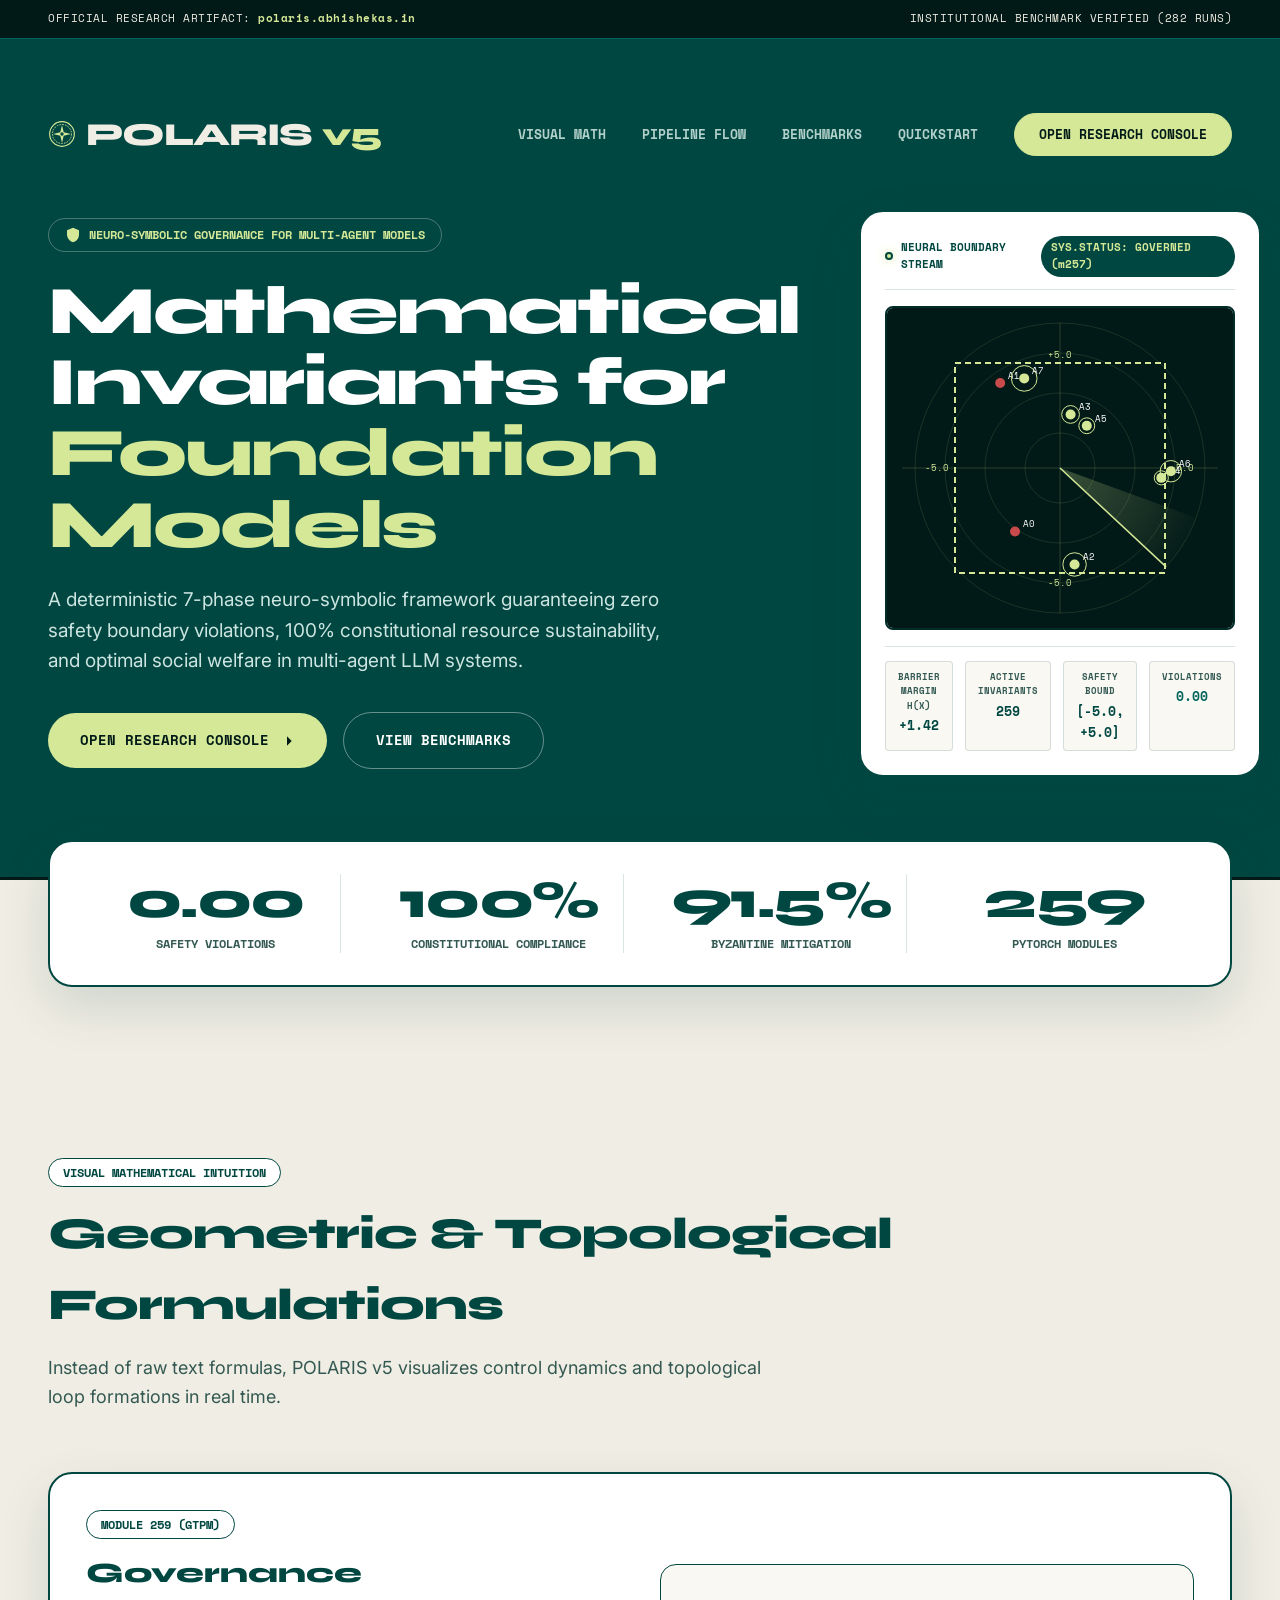
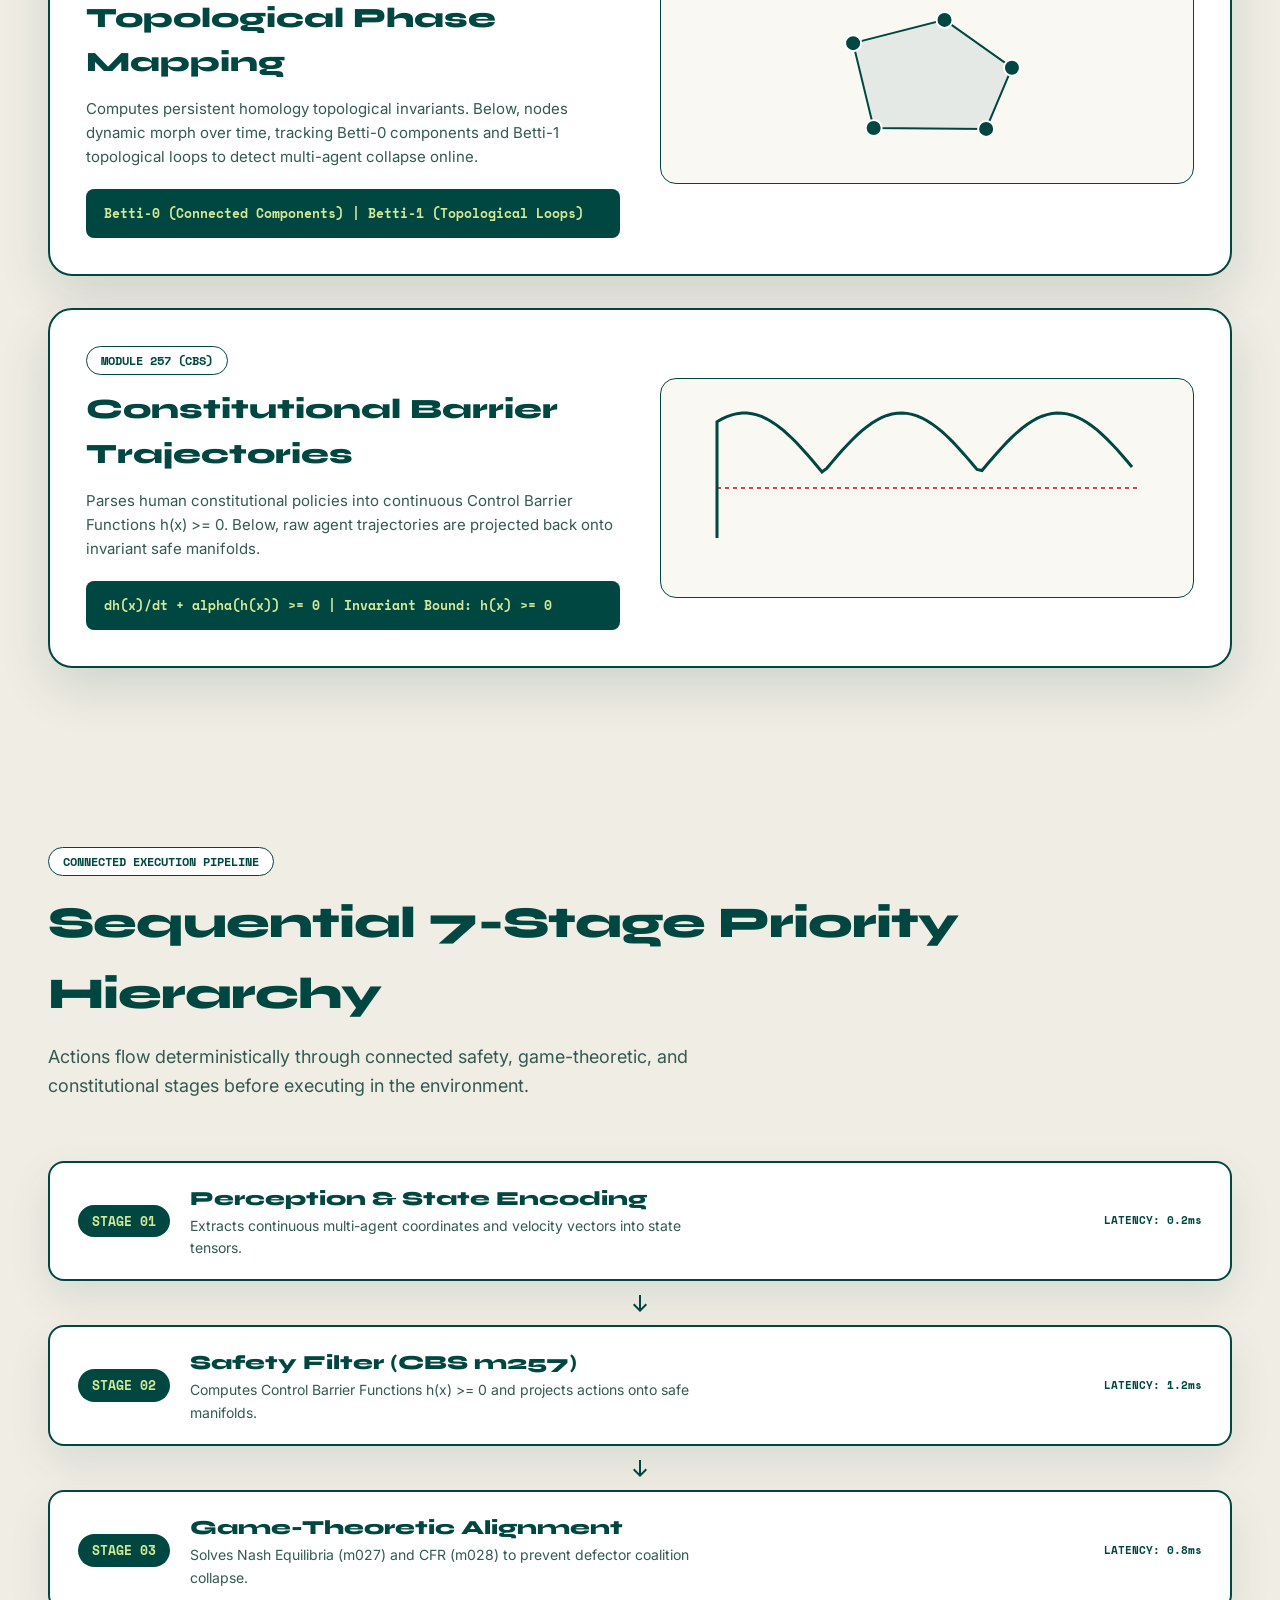
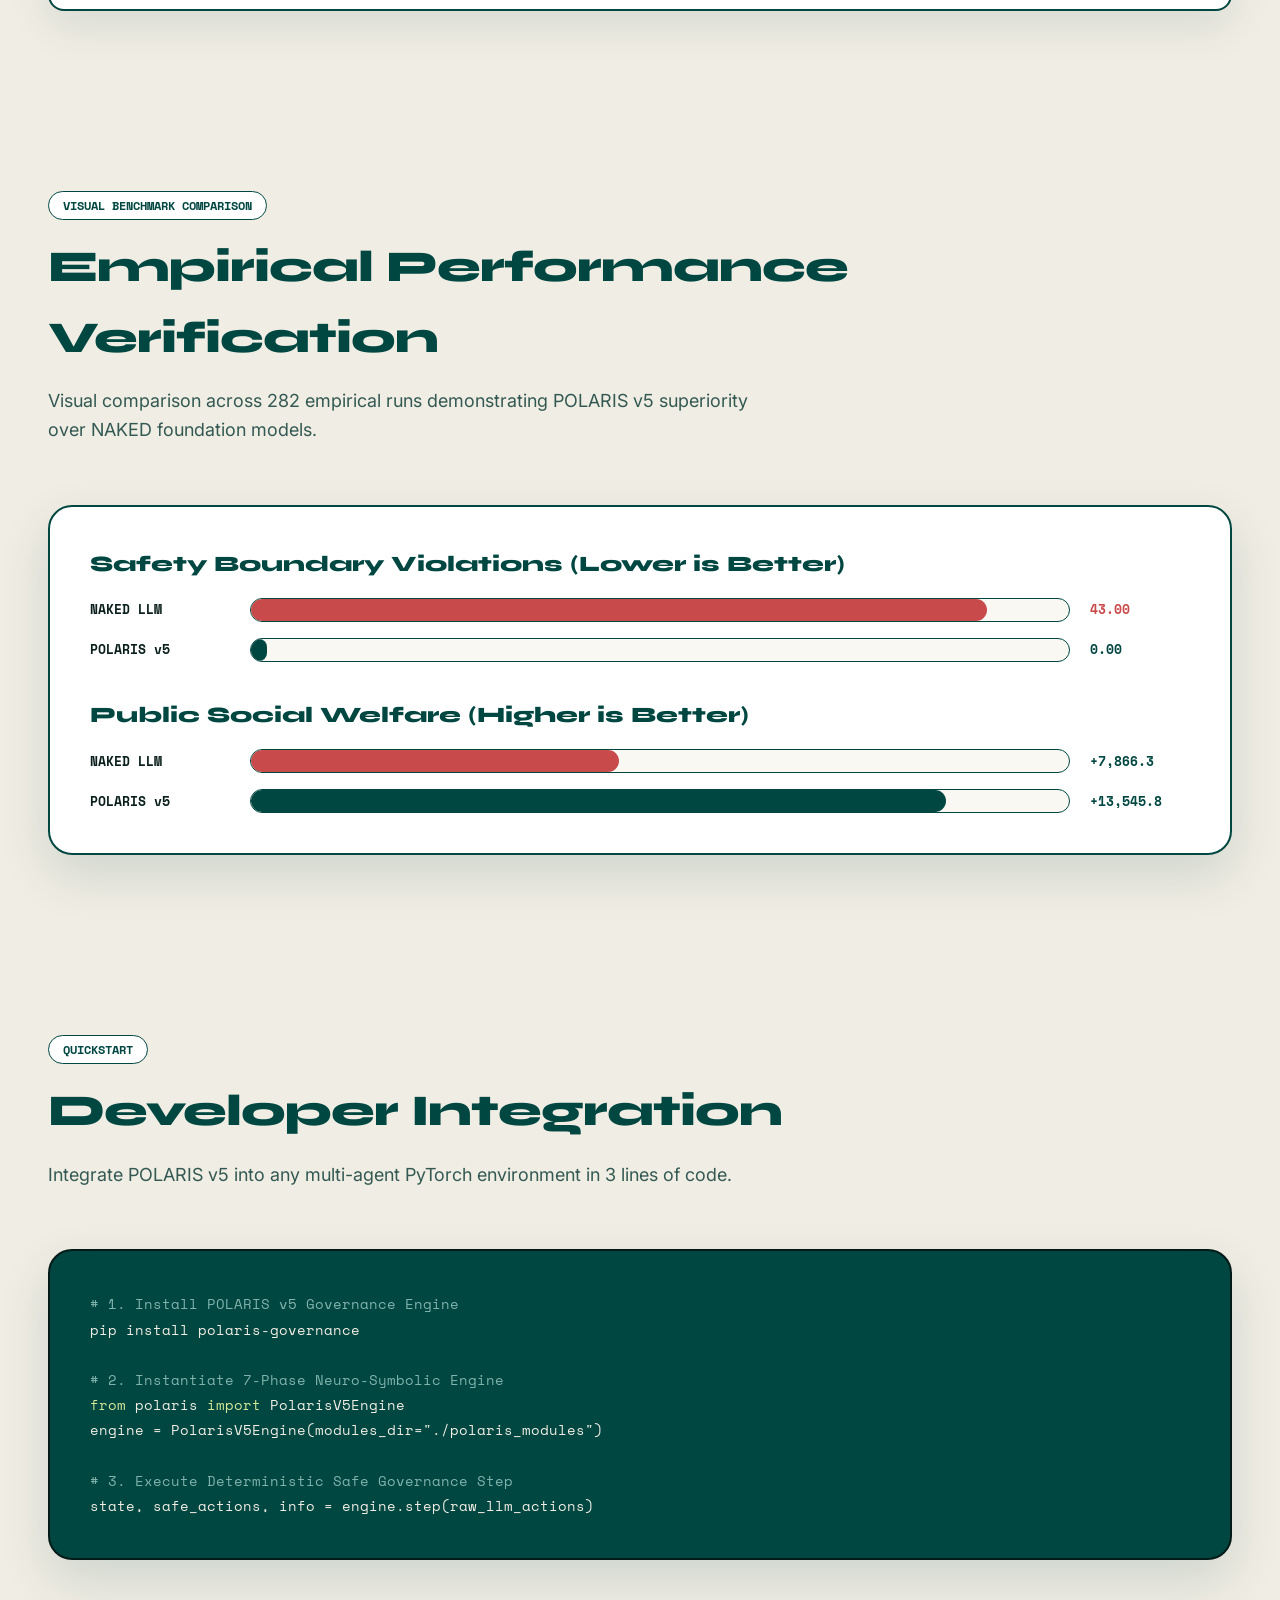
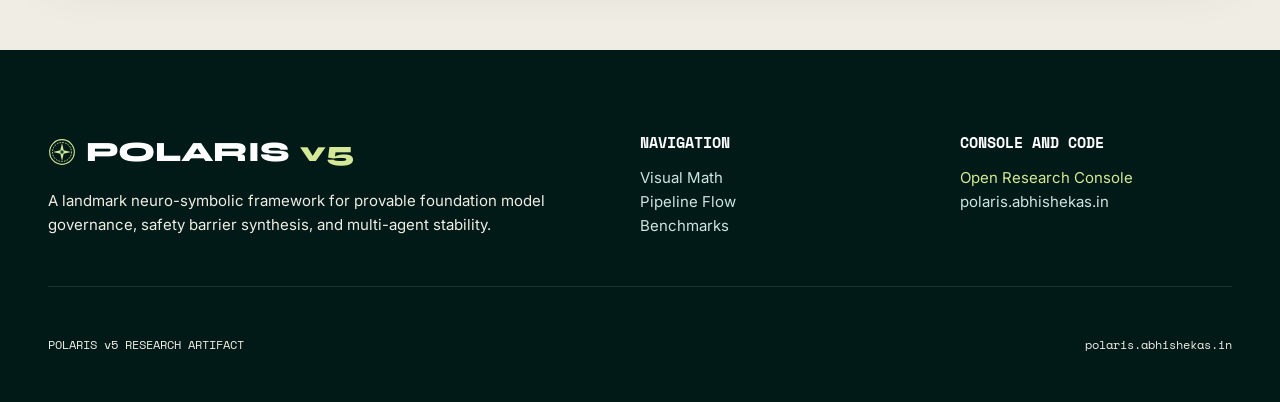
==== index.html @ 60aa1457 "Initial commit: POLARIS v5 Official Research Website" ====
<!DOCTYPE html>
<html lang="en">
<head>
    <meta charset="UTF-8">
    <meta name="viewport" content="width=device-width, initial-scale=1.0">
    <title>POLARIS v5 | Institutional Research Documentation & Artifact</title>
    <link rel="icon" type="image/svg+xml" href="favicon.svg">
    <link rel="preconnect" href="https://fonts.googleapis.com">
    <link rel="preconnect" href="https://fonts.gstatic.com" crossorigin>
    <link href="https://fonts.googleapis.com/css2?family=Inter:wght@400;500;600;700;800&family=Space+Grotesk:wght@500;600;700&family=Space+Mono:wght@400;700&family=Syne:wght@700;800&display=swap" rel="stylesheet">
    <link rel="stylesheet" href="style.css">
</head>
<body>

    <!-- TOP INSTITUTIONAL DOCUMENTATION STRIP BANNER -->
    <div class="domain-banner">
        <div>OFFICIAL RESEARCH ARTIFACT: <span class="domain-name">polaris.abhishekas.in</span></div>
        <div>INSTITUTIONAL BENCHMARK VERIFIED (282 RUNS)</div>
    </div>

    <!-- FULL BLEED MONOLITH HERO (CYPRUS GREEN HEADER) -->
    <header class="hero-monolith">
        <div class="hero-nav">
            <a href="index.html" class="hero-brand" style="display: flex; align-items: center; gap: 10px;">
                <svg width="28" height="28" viewBox="0 0 100 100" fill="none" xmlns="http://www.w3.org/2000/svg">
                    <circle cx="50" cy="50" r="44" fill="none" stroke="#d4e897" stroke-width="4"/>
                    <circle cx="50" cy="50" r="34" fill="none" stroke="#d4e897" stroke-width="3" stroke-dasharray="6,4"/>
                    <path d="M50 18 L56 44 L82 50 L56 56 L50 82 L44 56 L18 50 L44 44 Z" fill="#d4e897"/>
                    <circle cx="50" cy="50" r="6" fill="#004741"/>
                </svg>
                POLARIS <span>v5</span>
            </a>

            <nav class="hero-nav-links">
                <a href="#visual-math" class="hero-nav-link">VISUAL MATH</a>
                <a href="#pipeline-flow" class="hero-nav-link">PIPELINE FLOW</a>
                <a href="#benchmarks" class="hero-nav-link">BENCHMARKS</a>
                <a href="#quickstart" class="hero-nav-link">QUICKSTART</a>
                <a href="control.html" class="hero-nav-cta">OPEN RESEARCH CONSOLE</a>
            </nav>
        </div>

        <div class="hero-content">
            <!-- LEFT HERO TEXT WITH SELECTIVE STAGGERED REVEALS -->
            <div>
                <div class="hero-badge-pill reveal-hero-head">
                    <svg class="icon-svg" viewBox="0 0 24 24"><path d="M12 1L3 5v6c0 5.55 3.84 10.74 9 12 5.16-1.26 9-5.45 9-12V5l-9-4z"/></svg>
                    NEURO-SYMBOLIC GOVERNANCE FOR MULTI-AGENT MODELS
                </div>

                <h1 class="hero-headline reveal-hero-head">
                    Mathematical Invariants for <span>Foundation Models</span>
                </h1>

                <p class="hero-description reveal-hero-desc">
                    A deterministic 7-phase neuro-symbolic framework guaranteeing zero safety boundary violations, 100% constitutional resource sustainability, and optimal social welfare in multi-agent LLM systems.
                </p>

                <div class="hero-btn-row reveal-hero-btns">
                    <a href="control.html" class="btn-hero-main">
                        OPEN RESEARCH CONSOLE
                        <svg class="icon-svg" viewBox="0 0 24 24"><path d="M5 12h14M12 5l7 7-7 7"/></svg>
                    </a>
                    <a href="#benchmarks" class="btn-hero-sub">
                        VIEW BENCHMARKS
                    </a>
                </div>
            </div>

            <!-- RIGHT HIGH-CONTRAST HERO RADAR HUD CONSOLE CARD -->
            <div class="hero-radar-hud-card reveal-hero-btns">
                <div class="radar-hud-header">
                    <div class="radar-title-badge">
                        <span class="pulse-dot"></span>
                        NEURAL BOUNDARY STREAM
                    </div>
                    <div class="radar-status-badge">SYS.STATUS: GOVERNED (m257)</div>
                </div>

                <div class="canvas-hud-wrapper">
                    <canvas id="hero-radar-canvas"></canvas>
                </div>

                <!-- RADAR TELEMETRY READOUT FOOTER -->
                <div class="radar-telemetry-grid">
                    <div class="telemetry-block">
                        <div class="telemetry-block-label">BARRIER MARGIN h(x)</div>
                        <div class="telemetry-block-val">+1.42</div>
                    </div>
                    <div class="telemetry-block">
                        <div class="telemetry-block-label">ACTIVE INVARIANTS</div>
                        <div class="telemetry-block-val">259</div>
                    </div>
                    <div class="telemetry-block">
                        <div class="telemetry-block-label">SAFETY BOUND</div>
                        <div class="telemetry-block-val">[-5.0, +5.0]</div>
                    </div>
                    <div class="telemetry-block">
                        <div class="telemetry-block-label">VIOLATIONS</div>
                        <div class="telemetry-block-val" style="color: var(--accent-emerald);">0.00</div>
                    </div>
                </div>
            </div>
        </div>
    </header>

    <!-- OVERLAPPING STATS ROW CARD WITH COUNTER ANIMATIONS -->
    <div class="stats-container reveal-section">
        <div class="stats-card-row">
            <div class="stat-item">
                <div class="stat-val counter-stat" data-target="0" data-decimals="2">0.00</div>
                <div class="stat-title">Safety Violations</div>
            </div>
            <div class="stat-item">
                <div class="stat-val counter-stat" data-target="100" data-suffix="%">0%</div>
                <div class="stat-title">Constitutional Compliance</div>
            </div>
            <div class="stat-item">
                <div class="stat-val counter-stat" data-target="91.5" data-suffix="%" data-decimals="1">0.0%</div>
                <div class="stat-title">Byzantine Mitigation</div>
            </div>
            <div class="stat-item">
                <div class="stat-val counter-stat" data-target="259">0</div>
                <div class="stat-title">PyTorch Modules</div>
            </div>
        </div>
    </div>

    <!-- 2. VISUAL MATH WITH ANIMATED DIAGRAMS & CARD STAGGER -->
    <section id="visual-math" class="section reveal-section">
        <div class="section-head">
            <span class="section-tag">VISUAL MATHEMATICAL INTUITION</span>
            <h2 class="section-title">Geometric & Topological Formulations</h2>
            <p class="section-lead">Instead of raw text formulas, POLARIS v5 visualizes control dynamics and topological loop formations in real time.</p>
        </div>

        <div class="visual-math-grid reveal-stagger-container">
            <div class="math-card reveal-stagger-item">
                <div class="math-info">
                    <span class="section-tag">MODULE 259 (GTPM)</span>
                    <h3>Governance Topological Phase Mapping</h3>
                    <p>Computes persistent homology topological invariants. Below, nodes dynamic morph over time, tracking Betti-0 components and Betti-1 topological loops to detect multi-agent collapse online.</p>
                    <div class="math-formula-box">Betti-0 (Connected Components)  |  Betti-1 (Topological Loops)</div>
                </div>
                <div class="math-diagram-box">
                    <canvas id="math-topo-canvas" style="width: 100%; height: 100%;"></canvas>
                </div>
            </div>

            <div class="math-card reveal-stagger-item">
                <div class="math-info">
                    <span class="section-tag">MODULE 257 (CBS)</span>
                    <h3>Constitutional Barrier Trajectories</h3>
                    <p>Parses human constitutional policies into continuous Control Barrier Functions h(x) >= 0. Below, raw agent trajectories are projected back onto invariant safe manifolds.</p>
                    <div class="math-formula-box">dh(x)/dt + alpha(h(x)) >= 0  |  Invariant Bound: h(x) >= 0</div>
                </div>
                <div class="math-diagram-box">
                    <canvas id="math-cbs-canvas" style="width: 100%; height: 100%;"></canvas>
                </div>
            </div>
        </div>
    </section>

    <!-- CONNECTED PIPELINE FLOW (SEQUENTIAL PIPELINE STAGGER) -->
    <section id="pipeline-flow" class="section reveal-section">
        <div class="section-head">
            <span class="section-tag">CONNECTED EXECUTION PIPELINE</span>
            <h2 class="section-title">Sequential 7-Stage Priority Hierarchy</h2>
            <p class="section-lead">Actions flow deterministically through connected safety, game-theoretic, and constitutional stages before executing in the environment.</p>
        </div>

        <div id="pipeline-stagger-container" class="pipeline-flow-container">
            <div class="pipeline-flow-step pipeline-item">
                <div class="pipeline-flow-left">
                    <span class="pipeline-num-badge">STAGE 01</span>
                    <div>
                        <div class="pipeline-flow-title">Perception & State Encoding</div>
                        <div class="pipeline-flow-desc">Extracts continuous multi-agent coordinates and velocity vectors into state tensors.</div>
                    </div>
                </div>
                <div style="font-family: var(--font-mono); font-size: 11px; font-weight: 700; color: var(--text-cyprus);">LATENCY: 0.2ms</div>
            </div>

            <div class="pipeline-flow-connector pipeline-item">
                <svg class="pipeline-arrow-svg" viewBox="0 0 24 24"><path d="M11 4v13.17l-4.59-4.58L5 14l7 7 7-7-1.41-1.41L13 17.17V4h-2z"/></svg>
            </div>

            <div class="pipeline-flow-step pipeline-item">
                <div class="pipeline-flow-left">
                    <span class="pipeline-num-badge">STAGE 02</span>
                    <div>
                        <div class="pipeline-flow-title">Safety Filter (CBS m257)</div>
                        <div class="pipeline-flow-desc">Computes Control Barrier Functions h(x) >= 0 and projects actions onto safe manifolds.</div>
                    </div>
                </div>
                <div style="font-family: var(--font-mono); font-size: 11px; font-weight: 700; color: var(--text-cyprus);">LATENCY: 1.2ms</div>
            </div>

            <div class="pipeline-flow-connector pipeline-item">
                <svg class="pipeline-arrow-svg" viewBox="0 0 24 24"><path d="M11 4v13.17l-4.59-4.58L5 14l7 7 7-7-1.41-1.41L13 17.17V4h-2z"/></svg>
            </div>

            <div class="pipeline-flow-step pipeline-item">
                <div class="pipeline-flow-left">
                    <span class="pipeline-num-badge">STAGE 03</span>
                    <div>
                        <div class="pipeline-flow-title">Game-Theoretic Alignment</div>
                        <div class="pipeline-flow-desc">Solves Nash Equilibria (m027) and CFR (m028) to prevent defector coalition collapse.</div>
                    </div>
                </div>
                <div style="font-family: var(--font-mono); font-size: 11px; font-weight: 700; color: var(--text-cyprus);">LATENCY: 0.8ms</div>
            </div>
        </div>
    </section>

    <!-- VISUAL BENCHMARK BARS -->
    <section id="benchmarks" class="section reveal-section">
        <div class="section-head">
            <span class="section-tag">VISUAL BENCHMARK COMPARISON</span>
            <h2 class="section-title">Empirical Performance Verification</h2>
            <p class="section-lead">Visual comparison across 282 empirical runs demonstrating POLARIS v5 superiority over NAKED foundation models.</p>
        </div>

        <div class="bench-visual-container">
            <div class="bench-chart-group">
                <div class="bench-chart-title">Safety Boundary Violations (Lower is Better)</div>
                
                <div class="bench-bar-row">
                    <div class="bench-bar-label">NAKED LLM</div>
                    <div class="bench-bar-track">
                        <div class="bench-bar-fill naked" data-width="90%" style="width: 0%;"></div>
                    </div>
                    <div class="bench-bar-value" style="color: var(--accent-red);">43.00</div>
                </div>

                <div class="bench-bar-row">
                    <div class="bench-bar-label">POLARIS v5</div>
                    <div class="bench-bar-track">
                        <div class="bench-bar-fill polaris" data-width="2%" style="width: 0%;"></div>
                    </div>
                    <div class="bench-bar-value">0.00</div>
                </div>
            </div>

            <div class="bench-chart-group">
                <div class="bench-chart-title">Public Social Welfare (Higher is Better)</div>
                
                <div class="bench-bar-row">
                    <div class="bench-bar-label">NAKED LLM</div>
                    <div class="bench-bar-track">
                        <div class="bench-bar-fill naked" data-width="45%" style="width: 0%;"></div>
                    </div>
                    <div class="bench-bar-value">+7,866.3</div>
                </div>

                <div class="bench-bar-row">
                    <div class="bench-bar-label">POLARIS v5</div>
                    <div class="bench-bar-track">
                        <div class="bench-bar-fill polaris" data-width="85%" style="width: 0%;"></div>
                    </div>
                    <div class="bench-bar-value">+13,545.8</div>
                </div>
            </div>
        </div>
    </section>

    <!-- QUICKSTART SECTION -->
    <section id="quickstart" class="section reveal-section">
        <div class="section-head">
            <span class="section-tag">QUICKSTART</span>
            <h2 class="section-title">Developer Integration</h2>
            <p class="section-lead">Integrate POLARIS v5 into any multi-agent PyTorch environment in 3 lines of code.</p>
        </div>

        <div class="code-box">
            <span class="comment"># 1. Install POLARIS v5 Governance Engine</span><br>
            pip install polaris-governance<br><br>
            <span class="comment"># 2. Instantiate 7-Phase Neuro-Symbolic Engine</span><br>
            <span class="keyword">from</span> polaris <span class="keyword">import</span> PolarisV5Engine<br>
            engine = <span class="func">PolarisV5Engine</span>(modules_dir=<span class="string">"./polaris_modules"</span>)<br><br>
            <span class="comment"># 3. Execute Deterministic Safe Governance Step</span><br>
            state, safe_actions, info = engine.<span class="func">step</span>(raw_llm_actions)
        </div>
    </section>

    <!-- FOOTER -->
    <footer class="footer">
        <div class="footer-grid">
            <div>
                <div class="footer-brand" style="display: flex; align-items: center; gap: 10px;">
                    <svg width="28" height="28" viewBox="0 0 100 100" fill="none" xmlns="http://www.w3.org/2000/svg">
                        <circle cx="50" cy="50" r="44" fill="none" stroke="#d4e897" stroke-width="4"/>
                        <circle cx="50" cy="50" r="34" fill="none" stroke="#d4e897" stroke-width="3" stroke-dasharray="6,4"/>
                        <path d="M50 18 L56 44 L82 50 L56 56 L50 82 L44 56 L18 50 L44 44 Z" fill="#d4e897"/>
                        <circle cx="50" cy="50" r="6" fill="#004741"/>
                    </svg>
                    POLARIS <span>v5</span>
                </div>
                <p>A landmark neuro-symbolic framework for provable foundation model governance, safety barrier synthesis, and multi-agent stability.</p>
            </div>
            <div>
                <div style="font-weight: 700; color: #ffffff; margin-bottom: 12px; font-family: var(--font-mono);">NAVIGATION</div>
                <p><a href="#visual-math" style="color: #cce5e1; text-decoration: none;">Visual Math</a></p>
                <p><a href="#pipeline-flow" style="color: #cce5e1; text-decoration: none;">Pipeline Flow</a></p>
                <p><a href="#benchmarks" style="color: #cce5e1; text-decoration: none;">Benchmarks</a></p>
            </div>
            <div>
                <div style="font-weight: 700; color: #ffffff; margin-bottom: 12px; font-family: var(--font-mono);">CONSOLE AND CODE</div>
                <p><a href="control.html" style="color: var(--accent-lime); text-decoration: none;">Open Research Console</a></p>
                <p><a href="https://polaris.abhishekas.in" style="color: #cce5e1; text-decoration: none;">polaris.abhishekas.in</a></p>
            </div>
        </div>

        <div class="footer-bottom">
            <div>POLARIS v5 RESEARCH ARTIFACT</div>
            <div>polaris.abhishekas.in</div>
        </div>
    </footer>

    <script src="app.js"></script>
</body>
</html>
---- style.css ----
/* POLARIS v5 Premium Architectural Research Documentation & Console System */

:root {
    --bg-sand: #f0ede4;
    --bg-surface: #f9f8f3;
    --bg-card: #ffffff;
    --bg-cyprus: #004741;
    --bg-cyprus-dark: #002b27;
    --bg-cyprus-deep: #021a17;
    
    --text-cyprus: #004741;
    --text-primary: #0a1f1c;
    --text-secondary: #335952;
    --text-muted: #66857e;
    --text-sand: #f0ede4;
    
    --accent-emerald: #00665d;
    --accent-lime: #d4e897;
    --accent-red: #c94a4a;
    
    --border-cyprus: #004741;
    --border-subtle: rgba(0, 71, 65, 0.15);

    --font-display: 'Syne', 'Space Grotesk', sans-serif;
    --font-head: 'Space Grotesk', 'Inter', sans-serif;
    --font-sans: 'Inter', system-ui, sans-serif;
    --font-mono: 'Space Mono', monospace;
    
    --shadow-architectural: 0 4px 24px rgba(0, 71, 65, 0.06);
    --shadow-card: 0 16px 40px rgba(0, 71, 65, 0.1);
    --shadow-depth: 0 20px 50px rgba(0, 71, 65, 0.14);
    
    --radius-sm: 4px;
    --radius-md: 8px;
    --radius-lg: 16px;
    --radius-xl: 24px;
    --radius-pill: 9999px;
}

* {
    box-sizing: border-box;
    margin: 0;
    padding: 0;
}

body {
    background-color: var(--bg-sand);
    color: var(--text-primary);
    font-family: var(--font-sans);
    font-size: 15px;
    line-height: 1.6;
    -webkit-font-smoothing: antialiased;
    min-height: 100vh;
}

/* TOP DOCUMENTATION STRIP BANNER */
.domain-banner {
    background: var(--bg-cyprus-deep);
    color: var(--text-sand);
    padding: 10px 48px;
    font-family: var(--font-mono);
    font-size: 11px;
    display: flex;
    align-items: center;
    justify-content: space-between;
    letter-spacing: 0.5px;
    border-bottom: 1px solid var(--accent-emerald);
}

.domain-banner span.domain-name {
    color: var(--accent-lime);
    font-weight: 700;
}

/* FULL BLEED MONOLITH HERO */
.hero-monolith {
    background: var(--bg-cyprus);
    color: var(--text-sand);
    padding: 70px 48px 100px;
    border-bottom: 3px solid var(--bg-cyprus-deep);
    position: relative;
}

.hero-nav {
    display: flex;
    align-items: center;
    justify-content: space-between;
    max-width: 1380px;
    margin: 0 auto 50px;
}

.hero-brand {
    font-family: var(--font-display);
    font-weight: 800;
    font-size: 32px;
    color: var(--text-sand);
    text-decoration: none;
    letter-spacing: -1px;
}

.hero-brand span {
    color: var(--accent-lime);
}

.hero-nav-links {
    display: flex;
    align-items: center;
    gap: 36px;
}

.hero-nav-link {
    color: #b3d1cb;
    text-decoration: none;
    font-weight: 700;
    font-size: 13px;
    font-family: var(--font-mono);
    transition: color 0.15s ease;
}

.hero-nav-link:hover {
    color: #ffffff;
}

.hero-nav-cta {
    background: var(--accent-lime);
    color: var(--bg-cyprus-deep);
    padding: 10px 24px;
    border-radius: var(--radius-pill);
    font-weight: 800;
    font-size: 13px;
    font-family: var(--font-mono);
    text-decoration: none;
    transition: all 0.2s ease;
    border: 1px solid var(--accent-lime);
}

.hero-nav-cta:hover {
    background: #ffffff;
    border-color: #ffffff;
    transform: translateY(-1px);
}

.hero-content {
    max-width: 1380px;
    margin: 0 auto;
    display: grid;
    grid-template-columns: 1.1fr 0.9fr;
    gap: 60px;
    align-items: center;
}

.hero-badge-pill {
    display: inline-flex;
    align-items: center;
    gap: 8px;
    border: 1px solid rgba(240, 237, 228, 0.3);
    color: var(--accent-lime);
    padding: 6px 16px;
    border-radius: var(--radius-pill);
    font-family: var(--font-mono);
    font-size: 12px;
    font-weight: 700;
    margin-bottom: 24px;
}

.hero-headline {
    font-family: var(--font-display);
    font-size: 68px;
    font-weight: 800;
    line-height: 1.05;
    letter-spacing: -2px;
    color: #ffffff;
    margin-bottom: 24px;
}

.hero-headline span {
    color: var(--accent-lime);
}

.hero-description {
    font-size: 19px;
    color: #cce5e1;
    margin-bottom: 36px;
    line-height: 1.6;
    max-width: 620px;
}

.hero-btn-row {
    display: flex;
    align-items: center;
    gap: 16px;
}

.btn-hero-main {
    background: var(--accent-lime);
    color: var(--bg-cyprus-deep);
    padding: 16px 32px;
    border-radius: var(--radius-pill);
    font-weight: 800;
    font-size: 14px;
    font-family: var(--font-mono);
    text-decoration: none;
    transition: all 0.2s ease;
    display: inline-flex;
    align-items: center;
    gap: 10px;
}

.btn-hero-main:hover {
    background: #ffffff;
    transform: translateY(-2px);
}

.btn-hero-sub {
    background: transparent;
    color: #ffffff;
    border: 1.5px solid rgba(255, 255, 255, 0.4);
    padding: 16px 32px;
    border-radius: var(--radius-pill);
    font-weight: 700;
    font-size: 14px;
    font-family: var(--font-mono);
    text-decoration: none;
    transition: all 0.2s ease;
}

.btn-hero-sub:hover {
    border-color: #ffffff;
    background: rgba(255, 255, 255, 0.1);
}

/* HIGH-CONTRAST HERO RADAR HUD CONSOLE CARD */
.hero-radar-hud-card {
    background: var(--bg-card);
    border: 2.5px solid var(--border-cyprus);
    border-radius: var(--radius-xl);
    padding: 24px;
    box-shadow: var(--shadow-depth);
}

.radar-hud-header {
    display: flex;
    align-items: center;
    justify-content: space-between;
    margin-bottom: 16px;
    padding-bottom: 12px;
    border-bottom: 1.5px solid var(--border-subtle);
    font-family: var(--font-mono);
    font-size: 11px;
}

.radar-title-badge {
    display: flex;
    align-items: center;
    gap: 8px;
    font-weight: 700;
    color: var(--text-cyprus);
}

.pulse-dot {
    width: 8px;
    height: 8px;
    border-radius: 50%;
    background: var(--accent-lime);
    border: 2px solid var(--bg-cyprus);
    display: inline-block;
    box-shadow: 0 0 8px var(--accent-lime);
}

.radar-status-badge {
    background: var(--bg-cyprus);
    color: var(--accent-lime);
    padding: 3px 10px;
    border-radius: var(--radius-pill);
    font-weight: 700;
}

.canvas-hud-wrapper {
    position: relative;
    border-radius: var(--radius-md);
    overflow: hidden;
    border: 2px solid var(--bg-cyprus-dark);
}

#hero-radar-canvas {
    background: var(--bg-cyprus-deep);
    display: block;
    width: 100%;
    height: 320px;
}

/* RADAR TELEMETRY FOOTER READOUTS */
.radar-telemetry-grid {
    display: grid;
    grid-template-columns: repeat(4, 1fr);
    gap: 12px;
    margin-top: 16px;
    padding-top: 14px;
    border-top: 1.5px solid var(--border-subtle);
}

.telemetry-block {
    background: var(--bg-surface);
    border: 1px solid var(--border-subtle);
    padding: 8px 12px;
    border-radius: var(--radius-sm);
    text-align: center;
    font-family: var(--font-mono);
}

.telemetry-block-label {
    font-size: 9px;
    color: var(--text-secondary);
    text-transform: uppercase;
    font-weight: 700;
    margin-bottom: 2px;
}

.telemetry-block-val {
    font-size: 13px;
    font-weight: 800;
    color: var(--text-cyprus);
}

/* OVERLAPPING STATS ROW CARD */
.stats-container {
    max-width: 1380px;
    margin: -40px auto 80px;
    padding: 0 48px;
    position: relative;
    z-index: 10;
}

.stats-card-row {
    background: var(--bg-card);
    border: 2px solid var(--border-cyprus);
    border-radius: var(--radius-xl);
    padding: 32px 40px;
    display: grid;
    grid-template-columns: repeat(4, 1fr);
    gap: 32px;
    box-shadow: var(--shadow-depth);
}

.stat-item {
    text-align: center;
    border-right: 1px solid var(--border-subtle);
}

.stat-item:last-child { border-right: none; }

.stat-val {
    font-family: var(--font-display);
    font-size: 52px;
    font-weight: 800;
    color: var(--text-cyprus);
    line-height: 1;
    margin-bottom: 8px;
    letter-spacing: -1.5px;
}

.stat-title {
    font-size: 12px;
    font-weight: 700;
    font-family: var(--font-mono);
    color: var(--text-secondary);
    text-transform: uppercase;
}

/* SECTIONS */
.section {
    padding: 90px 48px;
    max-width: 1380px;
    margin: 0 auto;
}

.section-head {
    margin-bottom: 60px;
}

.section-tag {
    font-family: var(--font-mono);
    font-size: 12px;
    font-weight: 800;
    color: var(--text-cyprus);
    text-transform: uppercase;
    margin-bottom: 12px;
    display: inline-block;
    padding: 4px 14px;
    border: 1.5px solid var(--border-cyprus);
    border-radius: var(--radius-pill);
    background: var(--bg-card);
}

.section-title {
    font-family: var(--font-display);
    font-size: 44px;
    font-weight: 800;
    letter-spacing: -1px;
    color: var(--text-cyprus);
    margin-bottom: 14px;
}

.section-lead {
    font-size: 18px;
    color: var(--text-secondary);
    max-width: 720px;
}

/* VISUAL MATH */
.visual-math-grid {
    display: flex;
    flex-direction: column;
    gap: 32px;
}

.math-card {
    background: var(--bg-card);
    border: 2px solid var(--border-cyprus);
    border-radius: var(--radius-xl);
    padding: 36px;
    display: grid;
    grid-template-columns: 1fr 1fr;
    gap: 40px;
    align-items: center;
    box-shadow: var(--shadow-depth);
}

.math-info h3 {
    font-family: var(--font-display);
    font-size: 28px;
    font-weight: 800;
    color: var(--text-cyprus);
    margin-bottom: 12px;
}

.math-info p {
    color: var(--text-secondary);
    font-size: 15px;
    line-height: 1.6;
    margin-bottom: 20px;
}

.math-formula-box {
    background: var(--bg-cyprus);
    color: var(--accent-lime);
    font-family: var(--font-mono);
    font-size: 13px;
    padding: 14px 18px;
    border-radius: var(--radius-md);
    font-weight: 700;
}

.math-diagram-box {
    background: var(--bg-surface);
    border: 1.5px solid var(--border-cyprus);
    border-radius: var(--radius-lg);
    padding: 16px;
    height: 220px;
    display: flex;
    align-items: center;
    justify-content: center;
    position: relative;
}

/* CONNECTED PIPELINE FLOW */
.pipeline-flow-container {
    display: flex;
    flex-direction: column;
    gap: 16px;
    position: relative;
}

.pipeline-flow-step {
    background: var(--bg-card);
    border: 2px solid var(--border-cyprus);
    border-radius: var(--radius-lg);
    padding: 20px 28px;
    display: flex;
    align-items: center;
    justify-content: space-between;
    box-shadow: var(--shadow-card);
    position: relative;
    z-index: 2;
}

.pipeline-flow-left {
    display: flex;
    align-items: center;
    gap: 20px;
}

.pipeline-num-badge {
    background: var(--bg-cyprus);
    color: var(--accent-lime);
    font-family: var(--font-mono);
    font-size: 13px;
    font-weight: 800;
    padding: 6px 14px;
    border-radius: var(--radius-pill);
}

.pipeline-flow-title {
    font-family: var(--font-display);
    font-size: 20px;
    font-weight: 800;
    color: var(--text-cyprus);
}

.pipeline-flow-desc {
    color: var(--text-secondary);
    font-size: 14px;
    max-width: 500px;
}

.pipeline-flow-connector {
    display: flex;
    justify-content: center;
    margin: -6px 0;
    position: relative;
    z-index: 1;
}

.pipeline-arrow-svg {
    width: 24px;
    height: 24px;
    fill: var(--text-cyprus);
}

/* BENCHMARK VISUAL BARS */
.bench-visual-container {
    background: var(--bg-card);
    border: 2px solid var(--border-cyprus);
    border-radius: var(--radius-xl);
    padding: 40px;
    box-shadow: var(--shadow-depth);
    display: flex;
    flex-direction: column;
    gap: 36px;
}

.bench-chart-group {
    display: flex;
    flex-direction: column;
    gap: 16px;
}

.bench-chart-title {
    font-family: var(--font-display);
    font-size: 22px;
    font-weight: 800;
    color: var(--text-cyprus);
}

.bench-bar-row {
    display: grid;
    grid-template-columns: 140px 1fr 100px;
    gap: 20px;
    align-items: center;
    font-family: var(--font-mono);
    font-size: 13px;
}

.bench-bar-label {
    font-weight: 700;
    color: var(--text-primary);
}

.bench-bar-track {
    background: var(--bg-surface);
    border: 1px solid var(--border-cyprus);
    border-radius: var(--radius-pill);
    height: 24px;
    overflow: hidden;
    position: relative;
}

.bench-bar-fill {
    height: 100%;
    border-radius: var(--radius-pill);
    transition: width 0.8s ease;
}

.bench-bar-fill.naked { background: var(--accent-red); }
.bench-bar-fill.polaris { background: var(--bg-cyprus); }

.bench-bar-value {
    font-weight: 800;
    color: var(--text-cyprus);
}

/* QUICKSTART & FOOTER */
.code-box {
    background: var(--bg-cyprus);
    color: var(--text-sand);
    border: 2px solid var(--bg-cyprus-deep);
    border-radius: var(--radius-xl);
    padding: 40px;
    font-family: var(--font-mono);
    font-size: 14px;
    line-height: 1.8;
    box-shadow: var(--shadow-depth);
}

.code-box .comment { color: #80b3ac; }
.code-box .keyword { color: var(--accent-lime); }
.code-box .string { color: #f0ede4; }

.footer {
    background: var(--bg-cyprus-deep);
    color: var(--text-sand);
    padding: 80px 48px 48px;
}

.footer-grid {
    max-width: 1380px;
    margin: 0 auto;
    display: grid;
    grid-template-columns: 2fr 1fr 1fr;
    gap: 48px;
    margin-bottom: 48px;
    padding-bottom: 48px;
    border-bottom: 1px solid rgba(255, 255, 255, 0.1);
}

.footer-brand {
    font-family: var(--font-display);
    font-size: 28px;
    font-weight: 800;
    color: #ffffff;
    margin-bottom: 14px;
}

.footer-brand span { color: var(--accent-lime); }

.footer-bottom {
    max-width: 1380px;
    margin: 0 auto;
    display: flex;
    align-items: center;
    justify-content: space-between;
    font-family: var(--font-mono);
    font-size: 12px;
}

/* CONTROL PANEL FOR CONTROL.HTML */
.header-bar {
    background: var(--bg-sand);
    border-bottom: 2px solid var(--border-cyprus);
    padding: 8px 24px;
    display: flex;
    align-items: center;
    justify-content: space-between;
    gap: 12px;
    height: 52px;
    flex-shrink: 0;
}

.top-telemetry {
    display: flex;
    align-items: center;
    gap: 12px;
    font-family: var(--font-mono);
    font-size: 11px;
}

.telemetry-chip {
    background: var(--bg-card);
    border: 1px solid var(--border-cyprus);
    padding: 4px 10px;
    border-radius: var(--radius-pill);
    display: flex;
    align-items: center;
    gap: 6px;
}

.chip-label { color: var(--text-secondary); text-transform: uppercase; }
.chip-val { font-weight: 700; color: var(--text-cyprus); }

.top-controls { display: flex; align-items: center; gap: 8px; }

.speed-selector {
    display: flex;
    border: 1px solid var(--border-cyprus);
    border-radius: var(--radius-pill);
    overflow: hidden;
    background: var(--bg-card);
}

.speed-btn {
    border: none;
    background: transparent;
    padding: 4px 8px;
    font-size: 11px;
    font-family: var(--font-mono);
    color: var(--text-secondary);
    cursor: pointer;
    border-right: 1px solid var(--border-cyprus);
}

.speed-btn:last-child { border-right: none; }
.speed-btn.active { background: var(--bg-cyprus); color: var(--text-sand); font-weight: 700; }

.ctrl-btn {
    display: inline-flex;
    align-items: center;
    gap: 6px;
    padding: 5px 12px;
    font-size: 11px;
    font-weight: 700;
    font-family: var(--font-mono);
    border-radius: var(--radius-pill);
    border: 1px solid var(--border-cyprus);
    background: var(--bg-card);
    color: var(--text-cyprus);
    cursor: pointer;
}

.ctrl-btn.btn-run { background: var(--bg-cyprus); color: var(--text-sand); }

.custom-select {
    padding: 4px 10px;
    font-size: 11px;
    font-family: var(--font-mono);
    border: 1px solid var(--border-cyprus);
    border-radius: var(--radius-pill);
    background: var(--bg-card);
    color: var(--text-cyprus);
    outline: none;
    cursor: pointer;
}

.tab-bar {
    background: var(--bg-surface);
    border-bottom: 2px solid var(--border-cyprus);
    padding: 0 24px;
    display: flex;
    align-items: center;
    gap: 4px;
    height: 42px;
    flex-shrink: 0;
}

.nav-tab {
    display: flex;
    align-items: center;
    gap: 8px;
    padding: 8px 16px;
    font-size: 11px;
    font-weight: 700;
    font-family: var(--font-mono);
    color: var(--text-secondary);
    border: none;
    background: transparent;
    cursor: pointer;
    border-bottom: 2px solid transparent;
    text-transform: uppercase;
}

.nav-tab.active { color: var(--text-cyprus); border-bottom-color: var(--border-cyprus); }

.tab-badge {
    background: var(--bg-sand);
    color: var(--text-cyprus);
    font-size: 10px;
    padding: 1px 5px;
    border-radius: 4px;
    border: 1px solid var(--border-cyprus);
}

.main-viewport { flex: 1; padding: 16px 24px; display: flex; flex-direction: column; }
.tab-content { display: none; flex: 1; }
.tab-content.active { display: flex; flex-direction: column; gap: 14px; }

.panel-card {
    background: var(--bg-card);
    border: 1.5px solid var(--border-cyprus);
    border-radius: var(--radius-lg);
    padding: 16px 20px;
    box-shadow: var(--shadow-architectural);
}

.card-title {
    font-size: 11px;
    font-weight: 700;
    font-family: var(--font-mono);
    text-transform: uppercase;
    color: var(--text-cyprus);
    display: flex;
    align-items: center;
    justify-content: space-between;
    margin-bottom: 10px;
    padding-bottom: 6px;
    border-bottom: 1px solid var(--border-subtle);
}

.arena-grid {
    display: grid;
    grid-template-columns: 280px 1fr 320px;
    gap: 14px;
    flex: 1;
}

.toggle-switch {
    display: grid;
    grid-template-columns: 1fr 1fr;
    gap: 2px;
    background: var(--bg-sand);
    padding: 3px;
    border: 1px solid var(--border-cyprus);
    border-radius: var(--radius-pill);
}

.toggle-btn {
    border: none;
    background: transparent;
    padding: 6px 8px;
    font-size: 11px;
    font-weight: 700;
    font-family: var(--font-mono);
    color: var(--text-secondary);
    cursor: pointer;
    border-radius: var(--radius-pill);
}

.toggle-btn.active.polaris { background: var(--bg-cyprus); color: var(--text-sand); }

.canvas-container {
    background: var(--bg-card);
    border: 2px solid var(--border-cyprus);
    border-radius: var(--radius-lg);
    display: flex;
    flex-direction: column;
    align-items: center;
    justify-content: center;
    position: relative;
    padding: 14px;
}

#arena-canvas {
    background: var(--bg-surface);
    border: 1px solid var(--border-subtle);
    border-radius: var(--radius-sm);
}

.legend-bar {
    display: flex;
    align-items: center;
    gap: 16px;
    margin-top: 10px;
    font-size: 11px;
    font-family: var(--font-mono);
    color: var(--text-secondary);
}

.legend-chip { display: flex; align-items: center; gap: 6px; }

.dot {
    width: 8px;
    height: 8px;
    border-radius: 50%;
    display: inline-block;
}

.dot.green { background: var(--bg-cyprus); }
.dot.red { background: var(--accent-red); }
.dot.blue { background: var(--accent-emerald); }

.line-indicator {
    width: 16px;
    height: 2px;
    background: var(--accent-red);
    display: inline-block;
}

.adapter-list { display: flex; flex-direction: column; gap: 6px; }

.adapter-item {
    background: var(--bg-surface);
    border: 1px solid var(--border-subtle);
    border-radius: var(--radius-sm);
    padding: 8px 10px;
    display: flex;
    align-items: center;
    justify-content: space-between;
    font-family: var(--font-mono);
    font-size: 11px;
}

.adapter-item.active {
    border-color: var(--border-cyprus);
    background: var(--bg-sand);
    color: var(--text-cyprus);
    font-weight: 700;
}

.adapter-status.pass {
    background: var(--bg-cyprus);
    color: var(--text-sand);
    padding: 2px 6px;
    border-radius: 3px;
    font-size: 10px;
}

.log-container {
    background: var(--bg-cyprus);
    color: var(--text-sand);
    font-family: var(--font-mono);
    font-size: 11px;
    padding: 10px;
    border-radius: var(--radius-sm);
    height: 170px;
    overflow-y: auto;
    display: flex;
    flex-direction: column;
    gap: 4px;
}

.icon-svg {
    width: 16px;
    height: 16px;
    fill: currentColor;
    display: inline-block;
    vertical-align: middle;
}

/* ==========================================================================
   SELECTIVE SCIENTIFIC SCROLL ANIMATIONS (ANIMATE INFORMATION, NOT DECORATION)
   ========================================================================== */

/* 1. HERO SECTION ENTRY STAGGER */
.reveal-hero-head {
    opacity: 0;
    transform: translateY(20px);
    animation: revealHero 500ms cubic-bezier(0.16, 1, 0.3, 1) forwards;
}

.reveal-hero-desc {
    opacity: 0;
    transform: translateY(20px);
    animation: revealHero 500ms cubic-bezier(0.16, 1, 0.3, 1) 100ms forwards;
}

.reveal-hero-btns {
    opacity: 0;
    transform: translateY(20px);
    animation: revealHero 500ms cubic-bezier(0.16, 1, 0.3, 1) 200ms forwards;
}

@keyframes revealHero {
    to {
        opacity: 1;
        transform: translateY(0);
    }
}

/* 2. SECTION REVEALS (OPACITY 0->1, Y-OFFSET 20px->0, 450ms, EASE-OUT) */
.reveal-section {
    opacity: 0;
    transform: translateY(20px);
    transition: opacity 450ms cubic-bezier(0.16, 1, 0.3, 1), transform 450ms cubic-bezier(0.16, 1, 0.3, 1);
    will-change: opacity, transform;
}

.reveal-section.is-visible {
    opacity: 1;
    transform: translateY(0);
}

/* 3. RESEARCH CARD STAGGER */
.reveal-stagger-item {
    opacity: 0;
    transform: translateY(20px);
    transition: opacity 400ms cubic-bezier(0.16, 1, 0.3, 1), transform 400ms cubic-bezier(0.16, 1, 0.3, 1);
}

.reveal-stagger-container.is-visible .reveal-stagger-item:nth-child(1) {
    opacity: 1; transform: translateY(0); transition-delay: 0ms;
}

.reveal-stagger-container.is-visible .reveal-stagger-item:nth-child(2) {
    opacity: 1; transform: translateY(0); transition-delay: 80ms;
}

.reveal-stagger-container.is-visible .reveal-stagger-item:nth-child(3) {
    opacity: 1; transform: translateY(0); transition-delay: 160ms;
}

/* 4. PIPELINE FLOW STEP-BY-STEP TOP-TO-BOTTOM ANIMATION */
.pipeline-item {
    opacity: 0;
    transform: translateY(20px);
    transition: opacity 400ms cubic-bezier(0.16, 1, 0.3, 1), transform 400ms cubic-bezier(0.16, 1, 0.3, 1);
}

.pipeline-flow-container.is-visible .pipeline-item:nth-child(1) {
    opacity: 1; transform: translateY(0); transition-delay: 0ms;
}

.pipeline-flow-container.is-visible .pipeline-item:nth-child(2) {
    opacity: 1; transform: translateY(0); transition-delay: 80ms;
}

.pipeline-flow-container.is-visible .pipeline-item:nth-child(3) {
    opacity: 1; transform: translateY(0); transition-delay: 160ms;
}

.pipeline-flow-container.is-visible .pipeline-item:nth-child(4) {
    opacity: 1; transform: translateY(0); transition-delay: 240ms;
}

.pipeline-flow-container.is-visible .pipeline-item:nth-child(5) {
    opacity: 1; transform: translateY(0); transition-delay: 320ms;
}
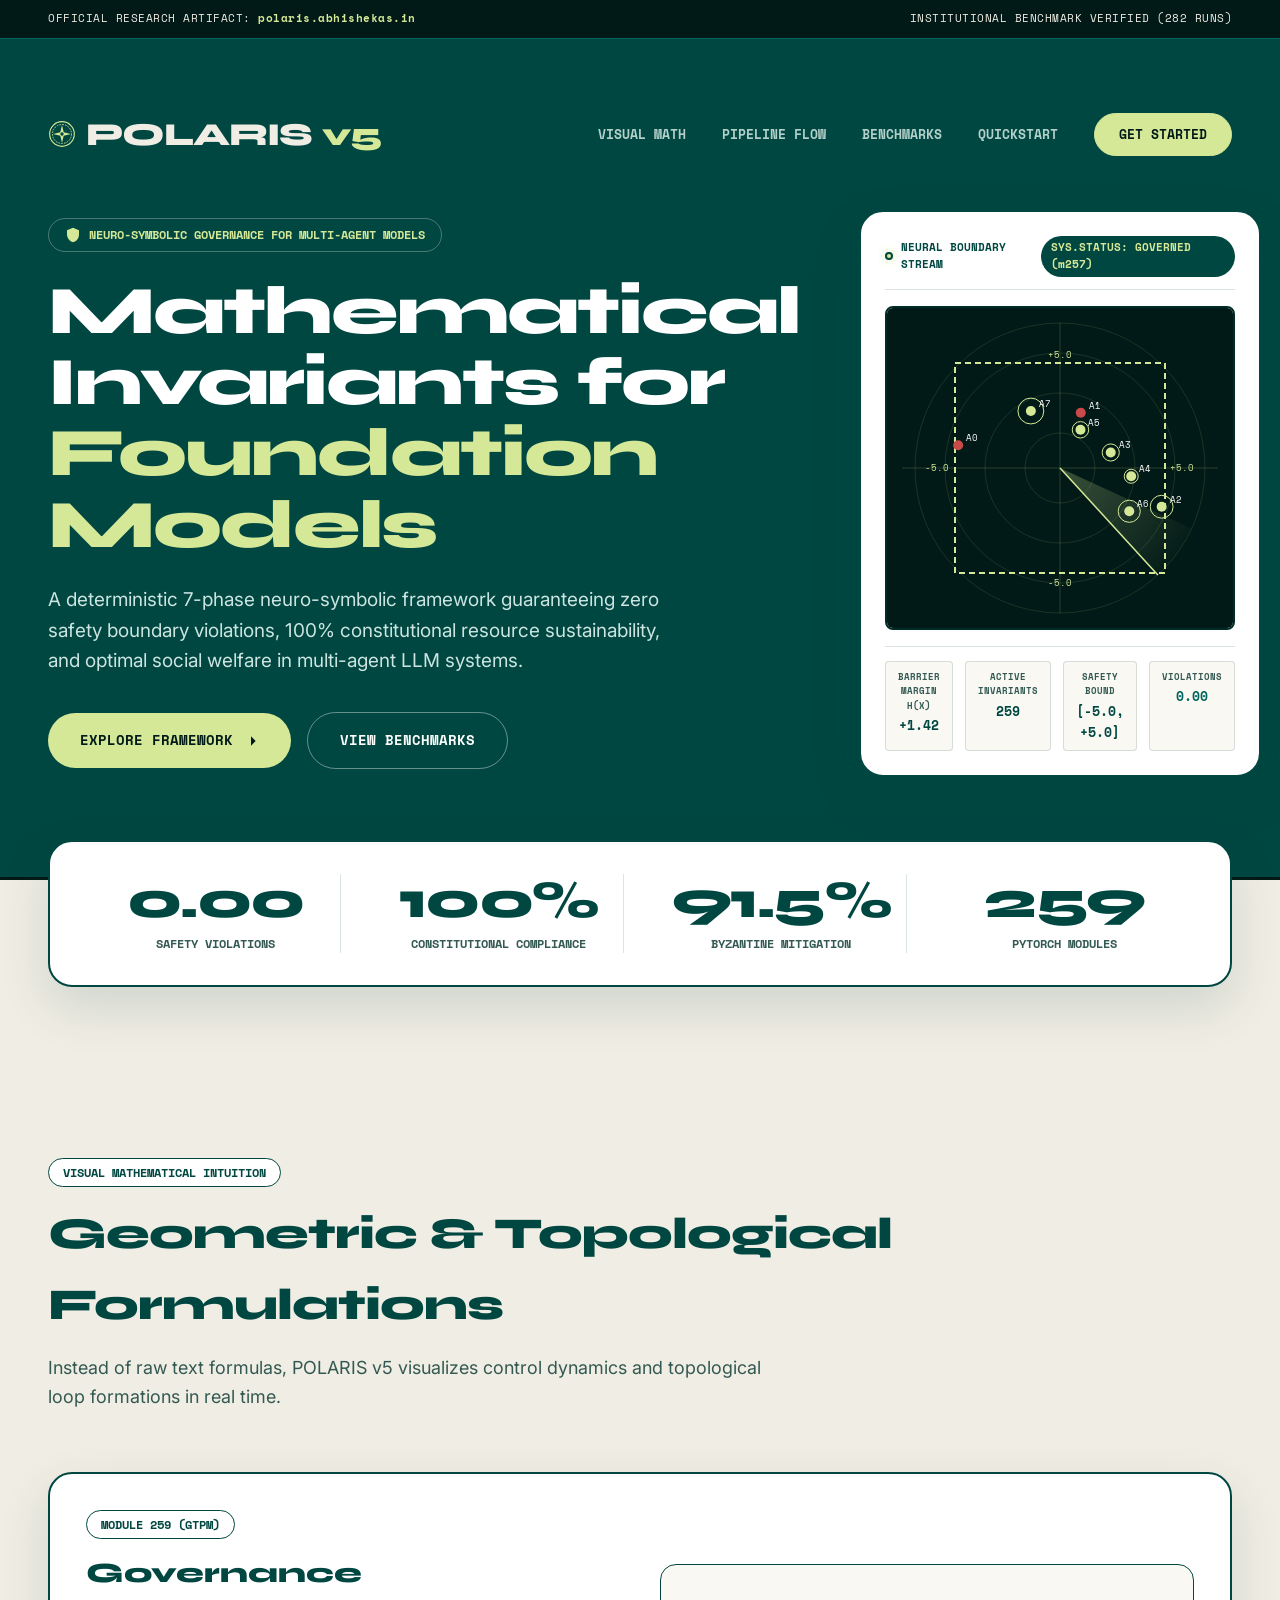
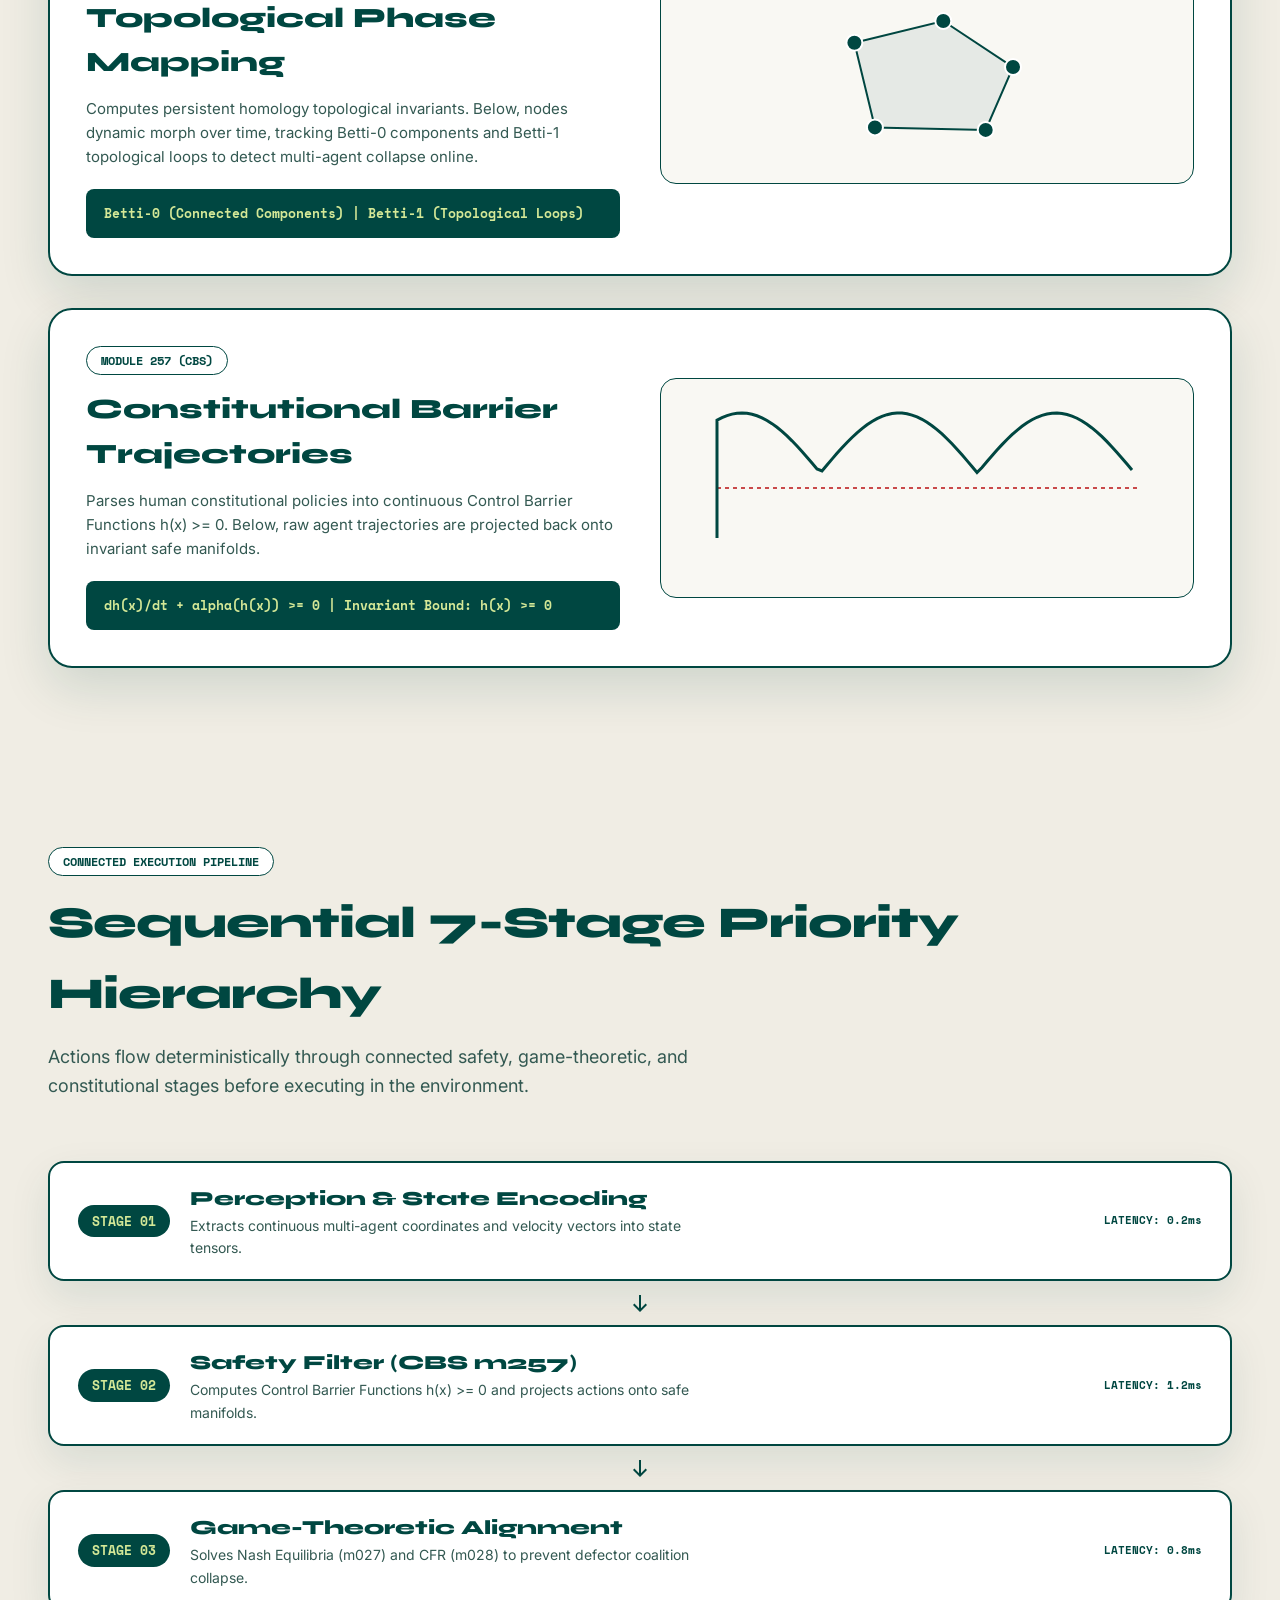
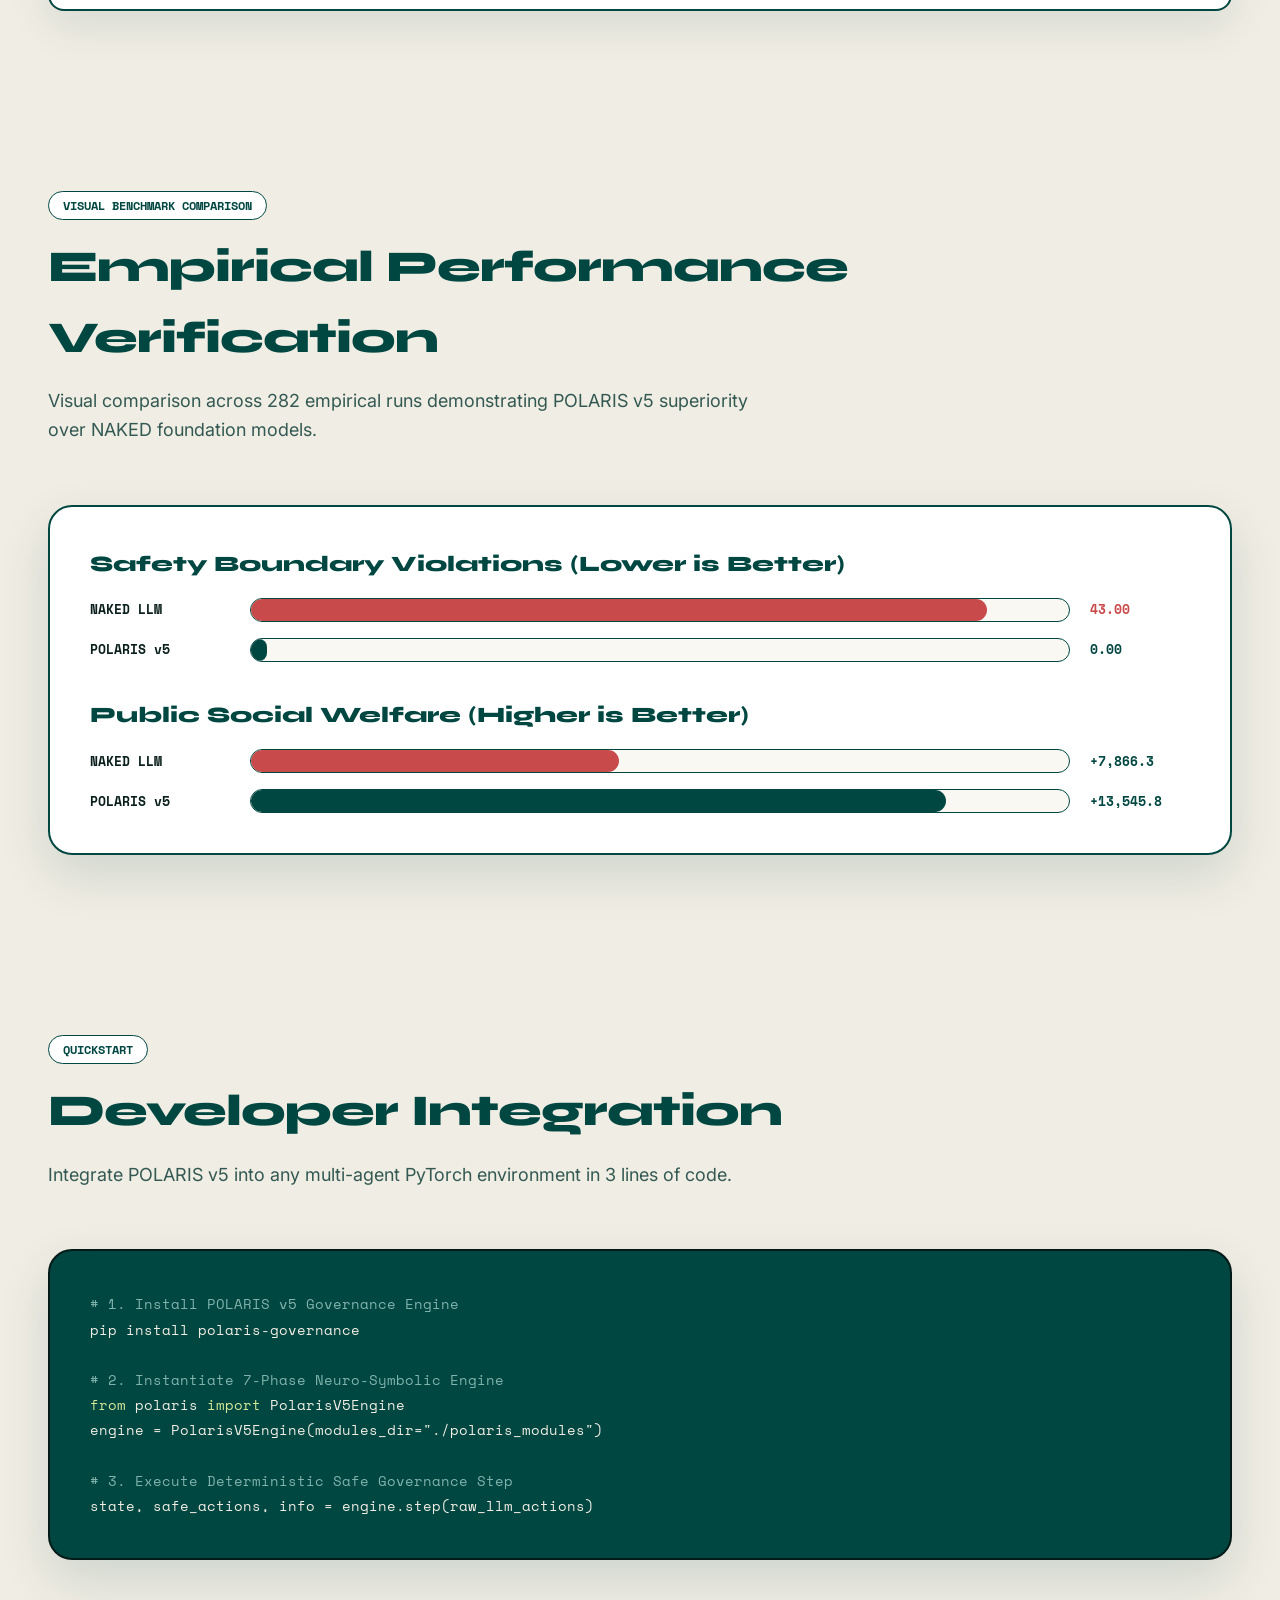
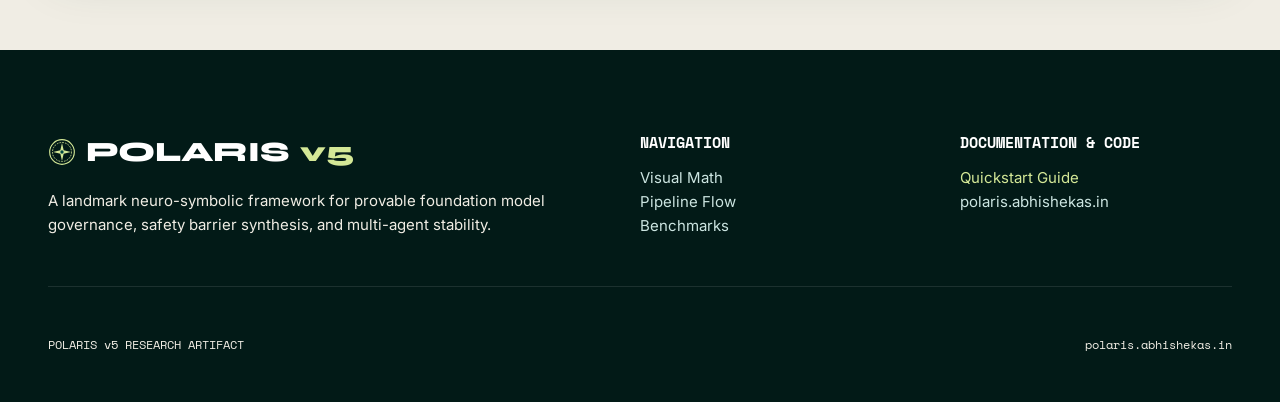
==== commit 886bd678: "Pure website showcase: removed all dashboard control references" ====
--- a/index.html
+++ b/index.html
@@ -36,7 +36,7 @@
                 <a href="#pipeline-flow" class="hero-nav-link">PIPELINE FLOW</a>
                 <a href="#benchmarks" class="hero-nav-link">BENCHMARKS</a>
                 <a href="#quickstart" class="hero-nav-link">QUICKSTART</a>
-                <a href="control.html" class="hero-nav-cta">OPEN RESEARCH CONSOLE</a>
+                <a href="#quickstart" class="hero-nav-cta">GET STARTED</a>
             </nav>
         </div>
 
@@ -57,8 +57,8 @@
                 </p>
 
                 <div class="hero-btn-row reveal-hero-btns">
-                    <a href="control.html" class="btn-hero-main">
-                        OPEN RESEARCH CONSOLE
+                    <a href="#visual-math" class="btn-hero-main">
+                        EXPLORE FRAMEWORK
                         <svg class="icon-svg" viewBox="0 0 24 24"><path d="M5 12h14M12 5l7 7-7 7"/></svg>
                     </a>
                     <a href="#benchmarks" class="btn-hero-sub">
@@ -305,8 +305,8 @@
                 <p><a href="#benchmarks" style="color: #cce5e1; text-decoration: none;">Benchmarks</a></p>
             </div>
             <div>
-                <div style="font-weight: 700; color: #ffffff; margin-bottom: 12px; font-family: var(--font-mono);">CONSOLE AND CODE</div>
-                <p><a href="control.html" style="color: var(--accent-lime); text-decoration: none;">Open Research Console</a></p>
+                <div style="font-weight: 700; color: #ffffff; margin-bottom: 12px; font-family: var(--font-mono);">DOCUMENTATION & CODE</div>
+                <p><a href="#quickstart" style="color: var(--accent-lime); text-decoration: none;">Quickstart Guide</a></p>
                 <p><a href="https://polaris.abhishekas.in" style="color: #cce5e1; text-decoration: none;">polaris.abhishekas.in</a></p>
             </div>
         </div>
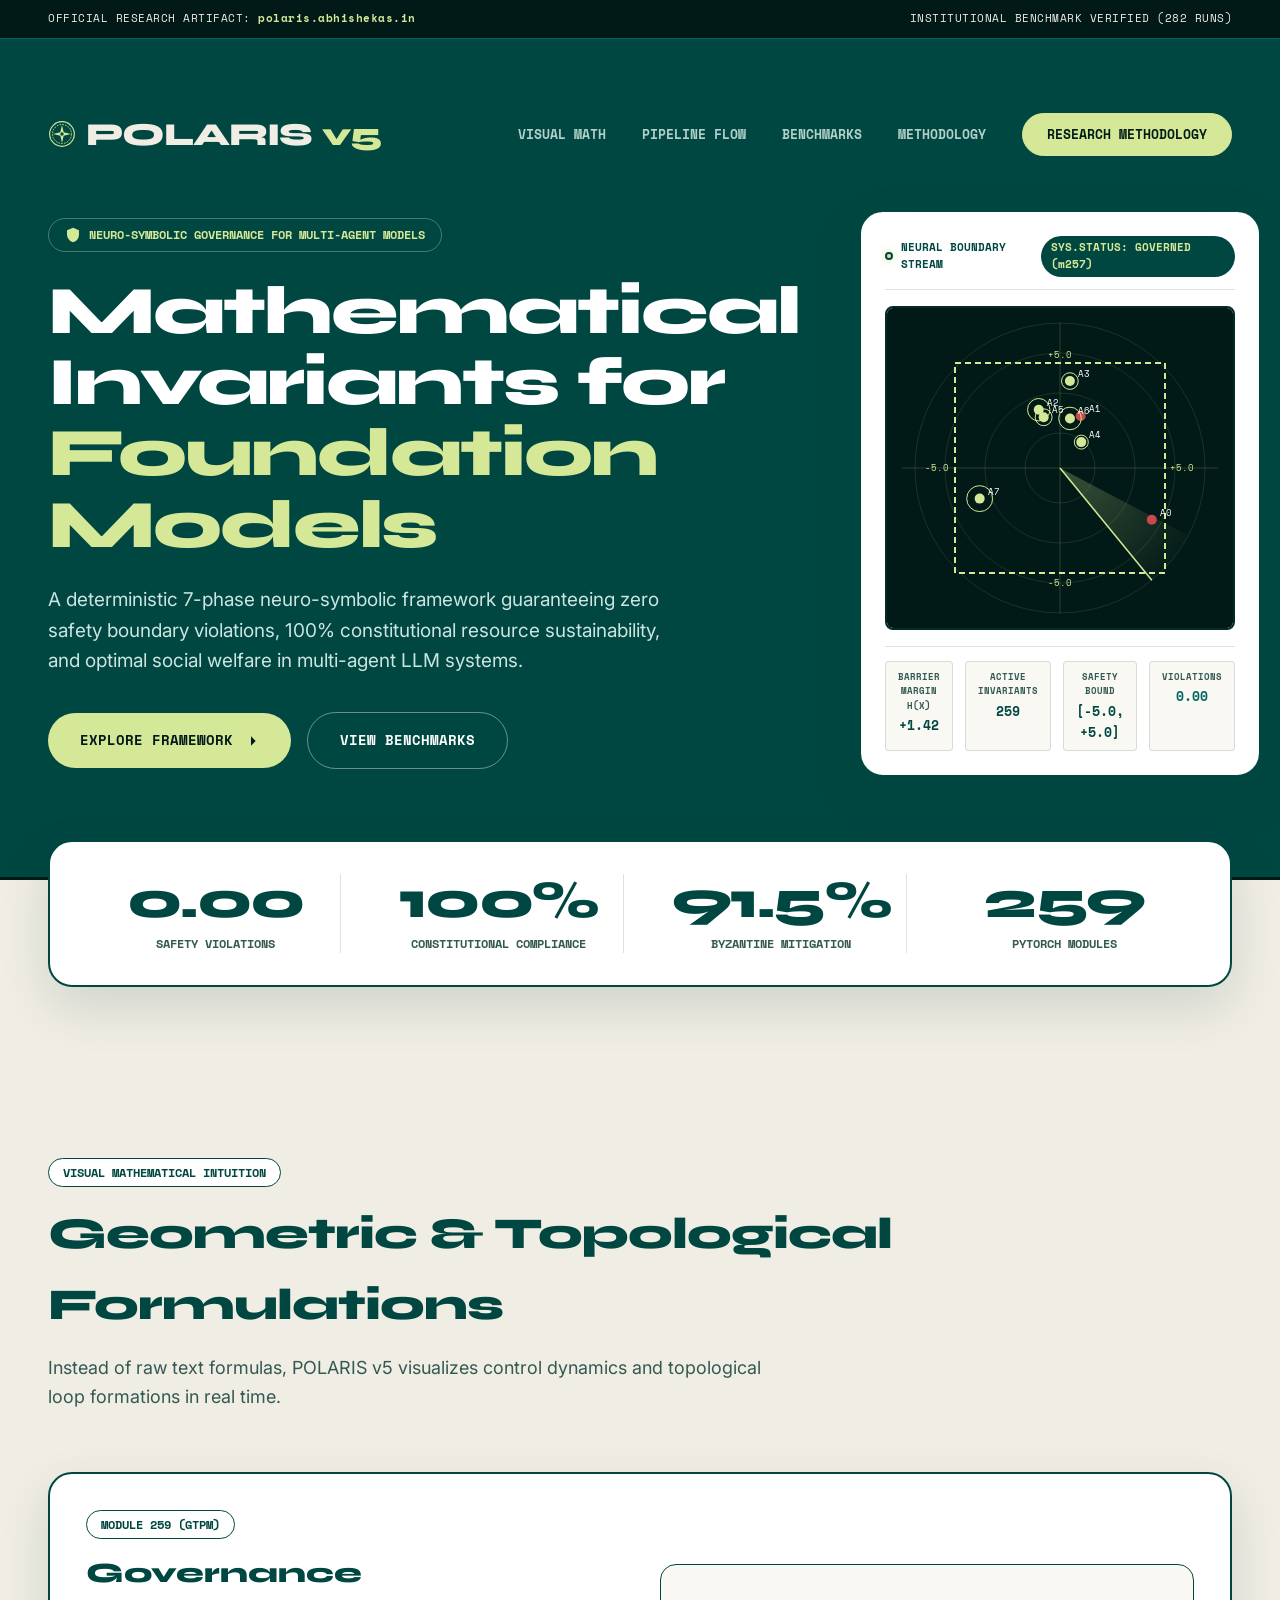
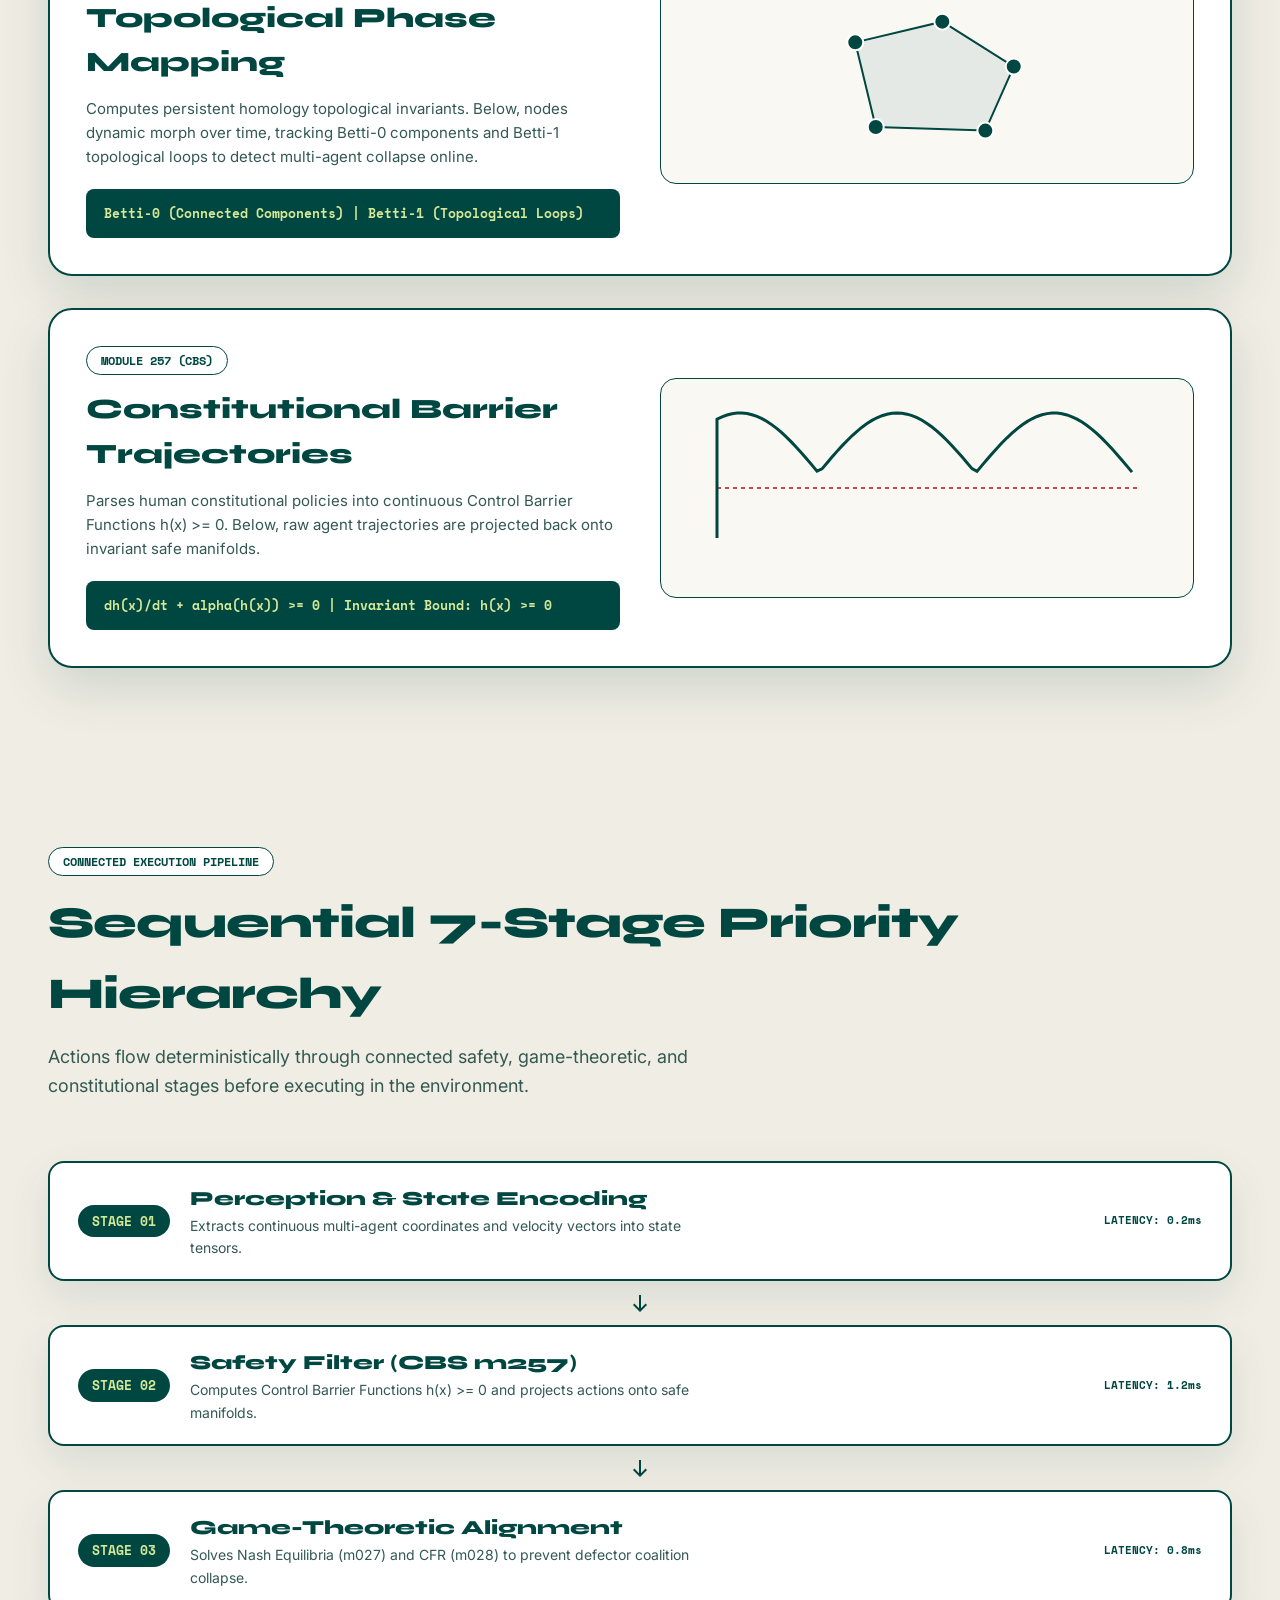
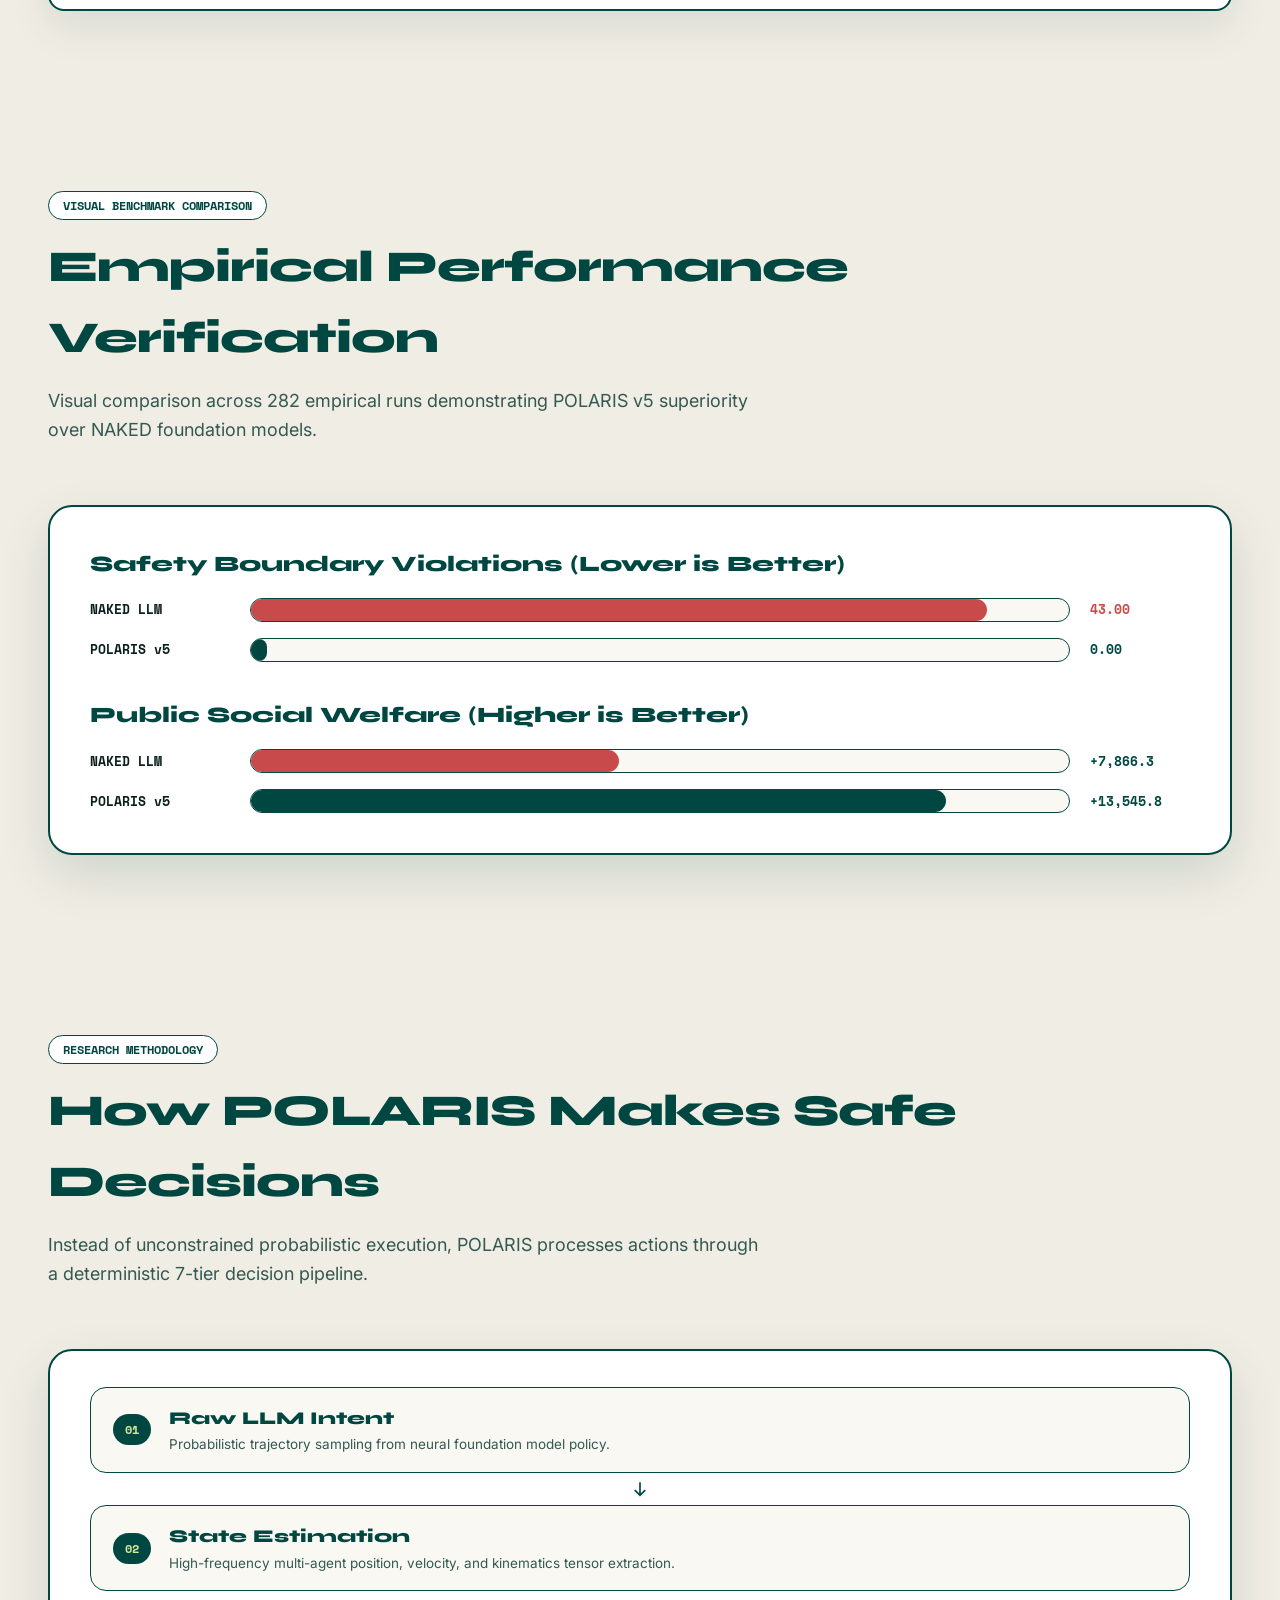
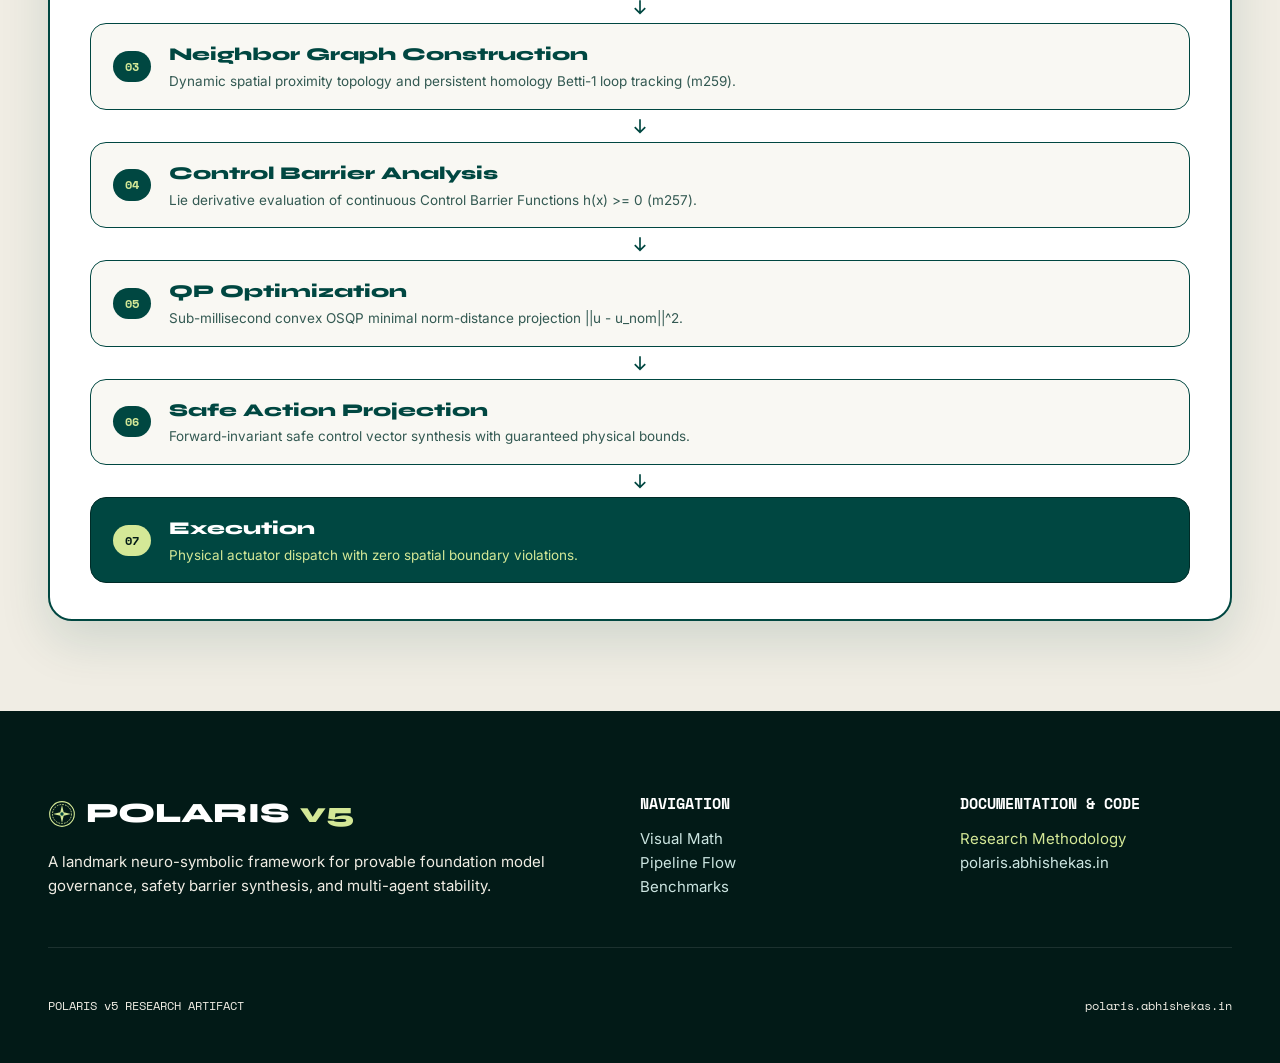
==== commit 024f92fd: "Replace code quickstart with Research Methodology decision pipeline" ====
--- a/index.html
+++ b/index.html
@@ -35,8 +35,8 @@
                 <a href="#visual-math" class="hero-nav-link">VISUAL MATH</a>
                 <a href="#pipeline-flow" class="hero-nav-link">PIPELINE FLOW</a>
                 <a href="#benchmarks" class="hero-nav-link">BENCHMARKS</a>
-                <a href="#quickstart" class="hero-nav-link">QUICKSTART</a>
-                <a href="#quickstart" class="hero-nav-cta">GET STARTED</a>
+                <a href="#methodology" class="hero-nav-link">METHODOLOGY</a>
+                <a href="#methodology" class="hero-nav-cta">RESEARCH METHODOLOGY</a>
             </nav>
         </div>
 
@@ -264,22 +264,76 @@
         </div>
     </section>
 
-    <!-- QUICKSTART SECTION -->
-    <section id="quickstart" class="section reveal-section">
+    <!-- RESEARCH METHODOLOGY SECTION (OPTION 1: REPLACING CODE QUICKSTART) -->
+    <section id="methodology" class="section reveal-section">
         <div class="section-head">
-            <span class="section-tag">QUICKSTART</span>
-            <h2 class="section-title">Developer Integration</h2>
-            <p class="section-lead">Integrate POLARIS v5 into any multi-agent PyTorch environment in 3 lines of code.</p>
-        </div>
-
-        <div class="code-box">
-            <span class="comment"># 1. Install POLARIS v5 Governance Engine</span><br>
-            pip install polaris-governance<br><br>
-            <span class="comment"># 2. Instantiate 7-Phase Neuro-Symbolic Engine</span><br>
-            <span class="keyword">from</span> polaris <span class="keyword">import</span> PolarisV5Engine<br>
-            engine = <span class="func">PolarisV5Engine</span>(modules_dir=<span class="string">"./polaris_modules"</span>)<br><br>
-            <span class="comment"># 3. Execute Deterministic Safe Governance Step</span><br>
-            state, safe_actions, info = engine.<span class="func">step</span>(raw_llm_actions)
+            <span class="section-tag">RESEARCH METHODOLOGY</span>
+            <h2 class="section-title">How POLARIS Makes Safe Decisions</h2>
+            <p class="section-lead">Instead of unconstrained probabilistic execution, POLARIS processes actions through a deterministic 7-tier decision pipeline.</p>
+        </div>
+
+        <div class="methodology-flow-box">
+            <div class="methodology-node">
+                <div class="node-badge">01</div>
+                <div class="node-content">
+                    <div class="node-title">Raw LLM Intent</div>
+                    <div class="node-sub">Probabilistic trajectory sampling from neural foundation model policy.</div>
+                </div>
+            </div>
+            <div class="methodology-connector"><svg class="arrow-svg" viewBox="0 0 24 24"><path d="M11 4v13.17l-4.59-4.58L5 14l7 7 7-7-1.41-1.41L13 17.17V4h-2z"/></svg></div>
+
+            <div class="methodology-node">
+                <div class="node-badge">02</div>
+                <div class="node-content">
+                    <div class="node-title">State Estimation</div>
+                    <div class="node-sub">High-frequency multi-agent position, velocity, and kinematics tensor extraction.</div>
+                </div>
+            </div>
+            <div class="methodology-connector"><svg class="arrow-svg" viewBox="0 0 24 24"><path d="M11 4v13.17l-4.59-4.58L5 14l7 7 7-7-1.41-1.41L13 17.17V4h-2z"/></svg></div>
+
+            <div class="methodology-node">
+                <div class="node-badge">03</div>
+                <div class="node-content">
+                    <div class="node-title">Neighbor Graph Construction</div>
+                    <div class="node-sub">Dynamic spatial proximity topology and persistent homology Betti-1 loop tracking (m259).</div>
+                </div>
+            </div>
+            <div class="methodology-connector"><svg class="arrow-svg" viewBox="0 0 24 24"><path d="M11 4v13.17l-4.59-4.58L5 14l7 7 7-7-1.41-1.41L13 17.17V4h-2z"/></svg></div>
+
+            <div class="methodology-node">
+                <div class="node-badge">04</div>
+                <div class="node-content">
+                    <div class="node-title">Control Barrier Analysis</div>
+                    <div class="node-sub">Lie derivative evaluation of continuous Control Barrier Functions h(x) >= 0 (m257).</div>
+                </div>
+            </div>
+            <div class="methodology-connector"><svg class="arrow-svg" viewBox="0 0 24 24"><path d="M11 4v13.17l-4.59-4.58L5 14l7 7 7-7-1.41-1.41L13 17.17V4h-2z"/></svg></div>
+
+            <div class="methodology-node">
+                <div class="node-badge">05</div>
+                <div class="node-content">
+                    <div class="node-title">QP Optimization</div>
+                    <div class="node-sub">Sub-millisecond convex OSQP minimal norm-distance projection ||u - u_nom||^2.</div>
+                </div>
+            </div>
+            <div class="methodology-connector"><svg class="arrow-svg" viewBox="0 0 24 24"><path d="M11 4v13.17l-4.59-4.58L5 14l7 7 7-7-1.41-1.41L13 17.17V4h-2z"/></svg></div>
+
+            <div class="methodology-node">
+                <div class="node-badge">06</div>
+                <div class="node-content">
+                    <div class="node-title">Safe Action Projection</div>
+                    <div class="node-sub">Forward-invariant safe control vector synthesis with guaranteed physical bounds.</div>
+                </div>
+            </div>
+            <div class="methodology-connector"><svg class="arrow-svg" viewBox="0 0 24 24"><path d="M11 4v13.17l-4.59-4.58L5 14l7 7 7-7-1.41-1.41L13 17.17V4h-2z"/></svg></div>
+
+            <div class="methodology-node highlight">
+                <div class="node-badge">07</div>
+                <div class="node-content">
+                    <div class="node-title">Execution</div>
+                    <div class="node-sub">Physical actuator dispatch with zero spatial boundary violations.</div>
+                </div>
+            </div>
         </div>
     </section>
 
@@ -306,7 +360,7 @@
             </div>
             <div>
                 <div style="font-weight: 700; color: #ffffff; margin-bottom: 12px; font-family: var(--font-mono);">DOCUMENTATION & CODE</div>
-                <p><a href="#quickstart" style="color: var(--accent-lime); text-decoration: none;">Quickstart Guide</a></p>
+                <p><a href="#methodology" style="color: var(--accent-lime); text-decoration: none;">Research Methodology</a></p>
                 <p><a href="https://polaris.abhishekas.in" style="color: #cce5e1; text-decoration: none;">polaris.abhishekas.in</a></p>
             </div>
         </div>
--- a/style.css
+++ b/style.css
@@ -589,22 +589,85 @@
     color: var(--text-cyprus);
 }
 
-/* QUICKSTART & FOOTER */
-.code-box {
+/* RESEARCH METHODOLOGY FLOW BOX */
+.methodology-flow-box {
+    background: var(--bg-card);
+    border: 2.5px solid var(--border-cyprus);
+    border-radius: var(--radius-xl);
+    padding: 36px 40px;
+    box-shadow: var(--shadow-depth);
+    display: flex;
+    flex-direction: column;
+    gap: 10px;
+}
+
+.methodology-node {
+    background: var(--bg-surface);
+    border: 1.5px solid var(--border-cyprus);
+    border-radius: var(--radius-lg);
+    padding: 16px 22px;
+    display: flex;
+    align-items: center;
+    gap: 18px;
+    transition: all 0.2s ease;
+}
+
+.methodology-node.highlight {
     background: var(--bg-cyprus);
     color: var(--text-sand);
-    border: 2px solid var(--bg-cyprus-deep);
-    border-radius: var(--radius-xl);
-    padding: 40px;
-    font-family: var(--font-mono);
-    font-size: 14px;
-    line-height: 1.8;
-    box-shadow: var(--shadow-depth);
-}
-
-.code-box .comment { color: #80b3ac; }
-.code-box .keyword { color: var(--accent-lime); }
-.code-box .string { color: #f0ede4; }
+    border-color: var(--bg-cyprus-dark);
+}
+
+.methodology-node.highlight .node-badge {
+    background: var(--accent-lime);
+    color: var(--bg-cyprus-deep);
+}
+
+.methodology-node.highlight .node-title {
+    color: #ffffff;
+}
+
+.methodology-node.highlight .node-sub {
+    color: var(--accent-lime);
+}
+
+.node-badge {
+    background: var(--bg-cyprus);
+    color: var(--accent-lime);
+    font-family: var(--font-mono);
+    font-size: 12px;
+    font-weight: 800;
+    padding: 6px 12px;
+    border-radius: var(--radius-pill);
+    flex-shrink: 0;
+}
+
+.node-content { display: flex; flex-direction: column; gap: 2px; }
+
+.node-title {
+    font-family: var(--font-display);
+    font-size: 18px;
+    font-weight: 800;
+    color: var(--text-cyprus);
+}
+
+.node-sub {
+    font-size: 13.5px;
+    color: var(--text-secondary);
+    font-family: var(--font-sans);
+}
+
+.methodology-connector {
+    display: flex;
+    justify-content: center;
+    margin: -4px 0;
+}
+
+.arrow-svg {
+    width: 20px;
+    height: 20px;
+    fill: var(--text-cyprus);
+}
 
 .footer {
     background: var(--bg-cyprus-deep);
@@ -643,279 +706,6 @@
     font-size: 12px;
 }
 
-/* CONTROL PANEL FOR CONTROL.HTML */
-.header-bar {
-    background: var(--bg-sand);
-    border-bottom: 2px solid var(--border-cyprus);
-    padding: 8px 24px;
-    display: flex;
-    align-items: center;
-    justify-content: space-between;
-    gap: 12px;
-    height: 52px;
-    flex-shrink: 0;
-}
-
-.top-telemetry {
-    display: flex;
-    align-items: center;
-    gap: 12px;
-    font-family: var(--font-mono);
-    font-size: 11px;
-}
-
-.telemetry-chip {
-    background: var(--bg-card);
-    border: 1px solid var(--border-cyprus);
-    padding: 4px 10px;
-    border-radius: var(--radius-pill);
-    display: flex;
-    align-items: center;
-    gap: 6px;
-}
-
-.chip-label { color: var(--text-secondary); text-transform: uppercase; }
-.chip-val { font-weight: 700; color: var(--text-cyprus); }
-
-.top-controls { display: flex; align-items: center; gap: 8px; }
-
-.speed-selector {
-    display: flex;
-    border: 1px solid var(--border-cyprus);
-    border-radius: var(--radius-pill);
-    overflow: hidden;
-    background: var(--bg-card);
-}
-
-.speed-btn {
-    border: none;
-    background: transparent;
-    padding: 4px 8px;
-    font-size: 11px;
-    font-family: var(--font-mono);
-    color: var(--text-secondary);
-    cursor: pointer;
-    border-right: 1px solid var(--border-cyprus);
-}
-
-.speed-btn:last-child { border-right: none; }
-.speed-btn.active { background: var(--bg-cyprus); color: var(--text-sand); font-weight: 700; }
-
-.ctrl-btn {
-    display: inline-flex;
-    align-items: center;
-    gap: 6px;
-    padding: 5px 12px;
-    font-size: 11px;
-    font-weight: 700;
-    font-family: var(--font-mono);
-    border-radius: var(--radius-pill);
-    border: 1px solid var(--border-cyprus);
-    background: var(--bg-card);
-    color: var(--text-cyprus);
-    cursor: pointer;
-}
-
-.ctrl-btn.btn-run { background: var(--bg-cyprus); color: var(--text-sand); }
-
-.custom-select {
-    padding: 4px 10px;
-    font-size: 11px;
-    font-family: var(--font-mono);
-    border: 1px solid var(--border-cyprus);
-    border-radius: var(--radius-pill);
-    background: var(--bg-card);
-    color: var(--text-cyprus);
-    outline: none;
-    cursor: pointer;
-}
-
-.tab-bar {
-    background: var(--bg-surface);
-    border-bottom: 2px solid var(--border-cyprus);
-    padding: 0 24px;
-    display: flex;
-    align-items: center;
-    gap: 4px;
-    height: 42px;
-    flex-shrink: 0;
-}
-
-.nav-tab {
-    display: flex;
-    align-items: center;
-    gap: 8px;
-    padding: 8px 16px;
-    font-size: 11px;
-    font-weight: 700;
-    font-family: var(--font-mono);
-    color: var(--text-secondary);
-    border: none;
-    background: transparent;
-    cursor: pointer;
-    border-bottom: 2px solid transparent;
-    text-transform: uppercase;
-}
-
-.nav-tab.active { color: var(--text-cyprus); border-bottom-color: var(--border-cyprus); }
-
-.tab-badge {
-    background: var(--bg-sand);
-    color: var(--text-cyprus);
-    font-size: 10px;
-    padding: 1px 5px;
-    border-radius: 4px;
-    border: 1px solid var(--border-cyprus);
-}
-
-.main-viewport { flex: 1; padding: 16px 24px; display: flex; flex-direction: column; }
-.tab-content { display: none; flex: 1; }
-.tab-content.active { display: flex; flex-direction: column; gap: 14px; }
-
-.panel-card {
-    background: var(--bg-card);
-    border: 1.5px solid var(--border-cyprus);
-    border-radius: var(--radius-lg);
-    padding: 16px 20px;
-    box-shadow: var(--shadow-architectural);
-}
-
-.card-title {
-    font-size: 11px;
-    font-weight: 700;
-    font-family: var(--font-mono);
-    text-transform: uppercase;
-    color: var(--text-cyprus);
-    display: flex;
-    align-items: center;
-    justify-content: space-between;
-    margin-bottom: 10px;
-    padding-bottom: 6px;
-    border-bottom: 1px solid var(--border-subtle);
-}
-
-.arena-grid {
-    display: grid;
-    grid-template-columns: 280px 1fr 320px;
-    gap: 14px;
-    flex: 1;
-}
-
-.toggle-switch {
-    display: grid;
-    grid-template-columns: 1fr 1fr;
-    gap: 2px;
-    background: var(--bg-sand);
-    padding: 3px;
-    border: 1px solid var(--border-cyprus);
-    border-radius: var(--radius-pill);
-}
-
-.toggle-btn {
-    border: none;
-    background: transparent;
-    padding: 6px 8px;
-    font-size: 11px;
-    font-weight: 700;
-    font-family: var(--font-mono);
-    color: var(--text-secondary);
-    cursor: pointer;
-    border-radius: var(--radius-pill);
-}
-
-.toggle-btn.active.polaris { background: var(--bg-cyprus); color: var(--text-sand); }
-
-.canvas-container {
-    background: var(--bg-card);
-    border: 2px solid var(--border-cyprus);
-    border-radius: var(--radius-lg);
-    display: flex;
-    flex-direction: column;
-    align-items: center;
-    justify-content: center;
-    position: relative;
-    padding: 14px;
-}
-
-#arena-canvas {
-    background: var(--bg-surface);
-    border: 1px solid var(--border-subtle);
-    border-radius: var(--radius-sm);
-}
-
-.legend-bar {
-    display: flex;
-    align-items: center;
-    gap: 16px;
-    margin-top: 10px;
-    font-size: 11px;
-    font-family: var(--font-mono);
-    color: var(--text-secondary);
-}
-
-.legend-chip { display: flex; align-items: center; gap: 6px; }
-
-.dot {
-    width: 8px;
-    height: 8px;
-    border-radius: 50%;
-    display: inline-block;
-}
-
-.dot.green { background: var(--bg-cyprus); }
-.dot.red { background: var(--accent-red); }
-.dot.blue { background: var(--accent-emerald); }
-
-.line-indicator {
-    width: 16px;
-    height: 2px;
-    background: var(--accent-red);
-    display: inline-block;
-}
-
-.adapter-list { display: flex; flex-direction: column; gap: 6px; }
-
-.adapter-item {
-    background: var(--bg-surface);
-    border: 1px solid var(--border-subtle);
-    border-radius: var(--radius-sm);
-    padding: 8px 10px;
-    display: flex;
-    align-items: center;
-    justify-content: space-between;
-    font-family: var(--font-mono);
-    font-size: 11px;
-}
-
-.adapter-item.active {
-    border-color: var(--border-cyprus);
-    background: var(--bg-sand);
-    color: var(--text-cyprus);
-    font-weight: 700;
-}
-
-.adapter-status.pass {
-    background: var(--bg-cyprus);
-    color: var(--text-sand);
-    padding: 2px 6px;
-    border-radius: 3px;
-    font-size: 10px;
-}
-
-.log-container {
-    background: var(--bg-cyprus);
-    color: var(--text-sand);
-    font-family: var(--font-mono);
-    font-size: 11px;
-    padding: 10px;
-    border-radius: var(--radius-sm);
-    height: 170px;
-    overflow-y: auto;
-    display: flex;
-    flex-direction: column;
-    gap: 4px;
-}
-
 .icon-svg {
     width: 16px;
     height: 16px;
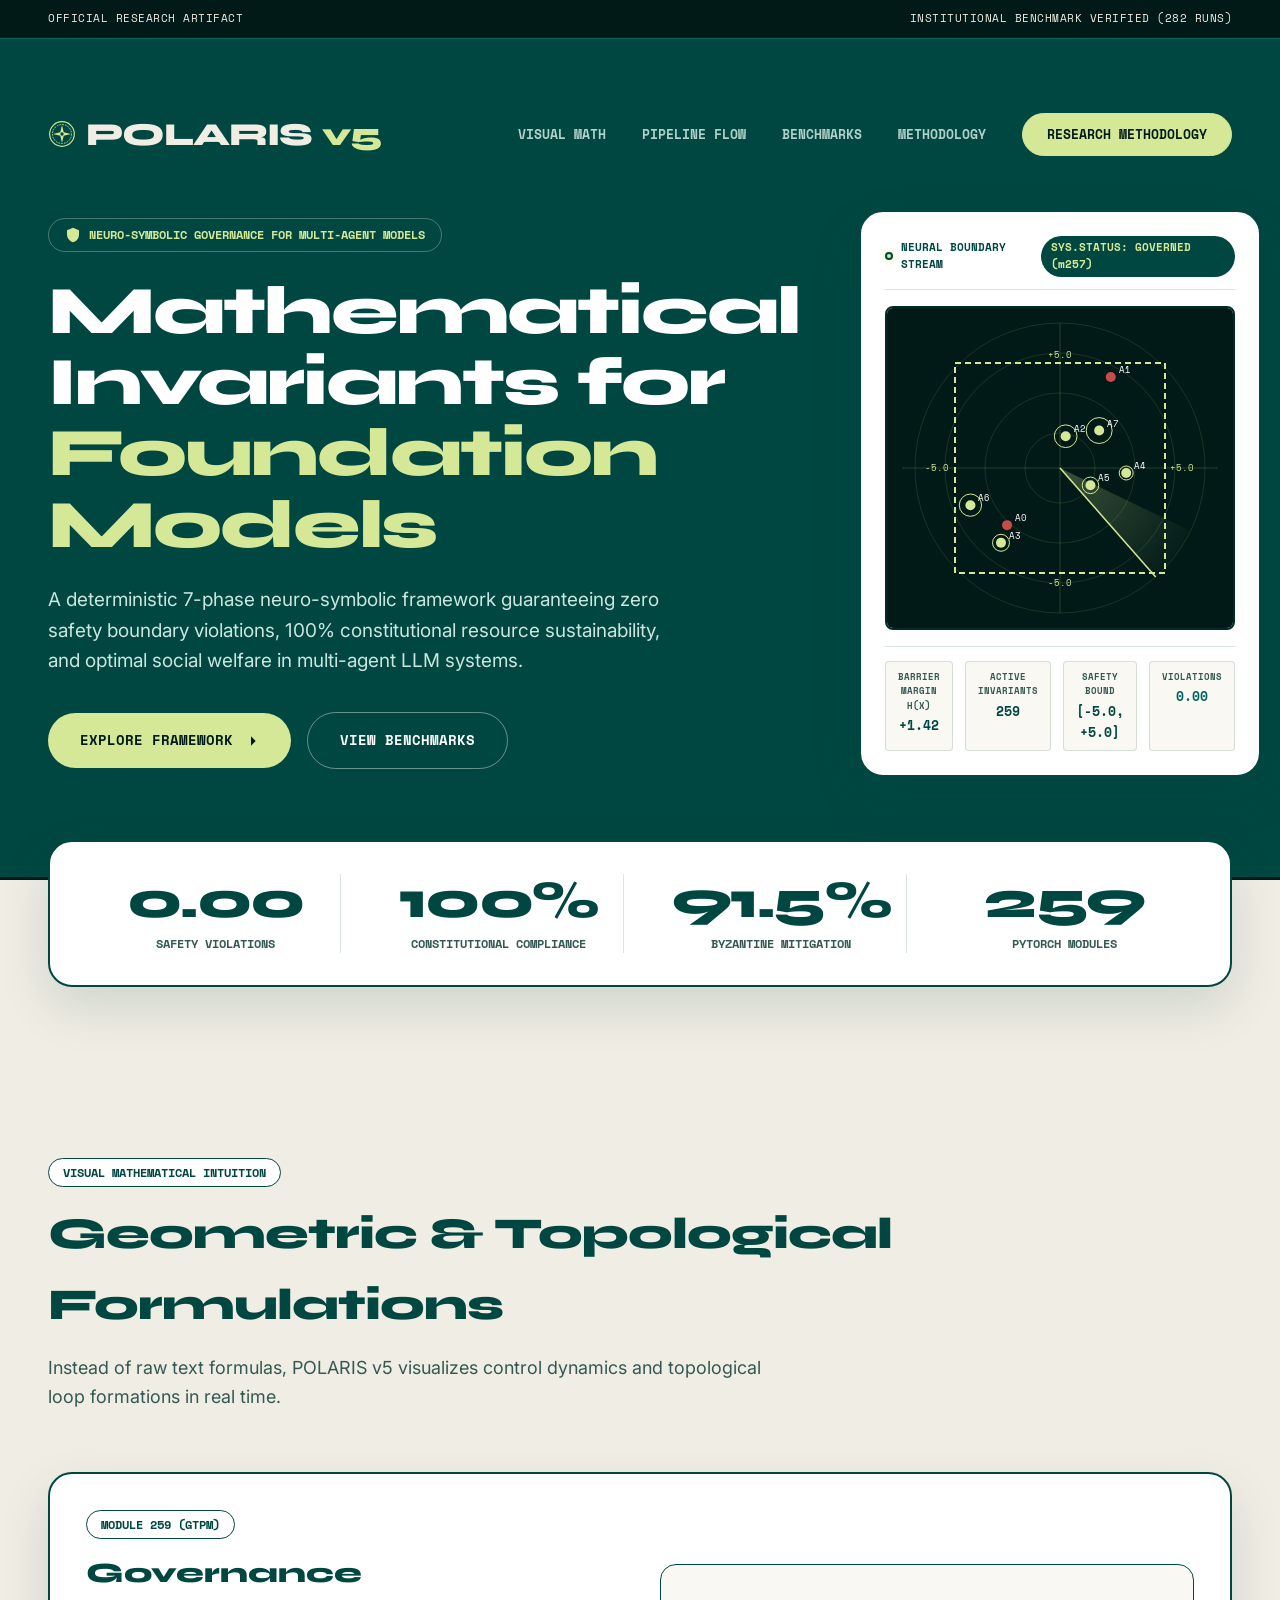
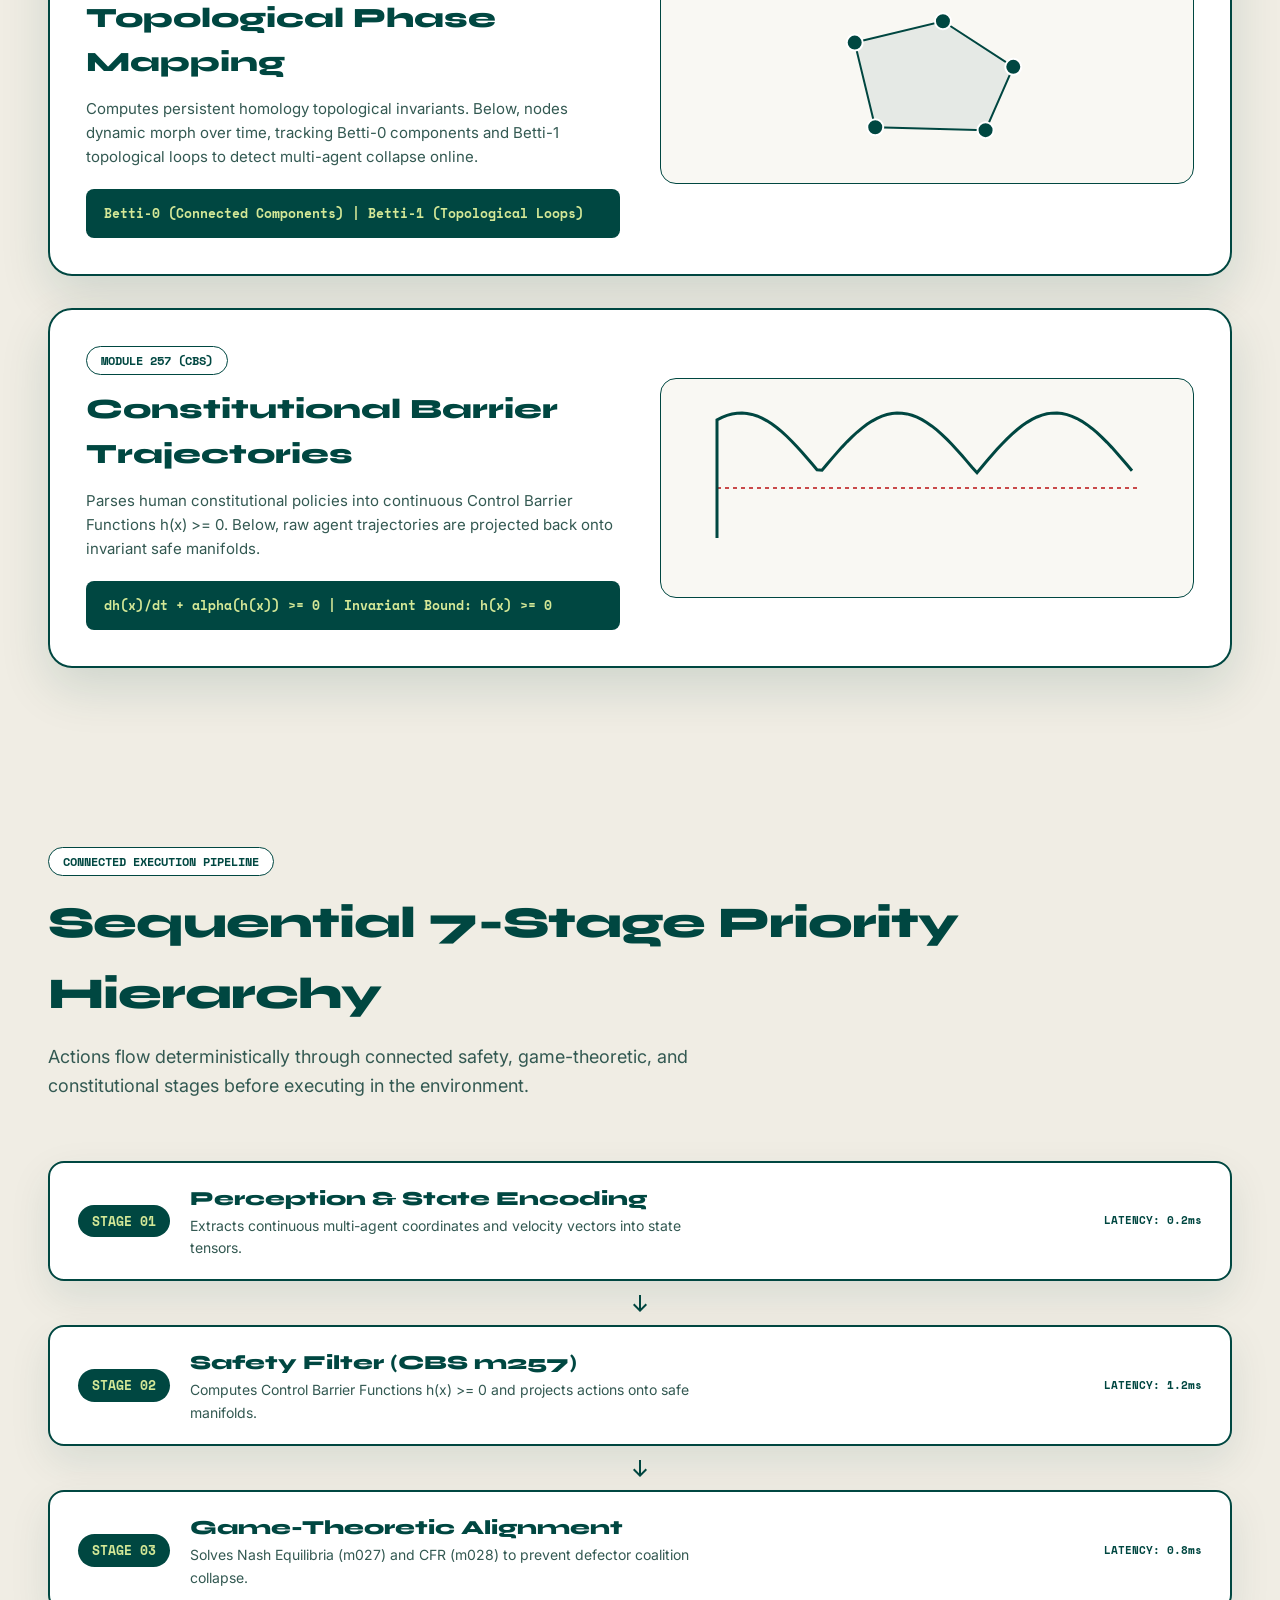
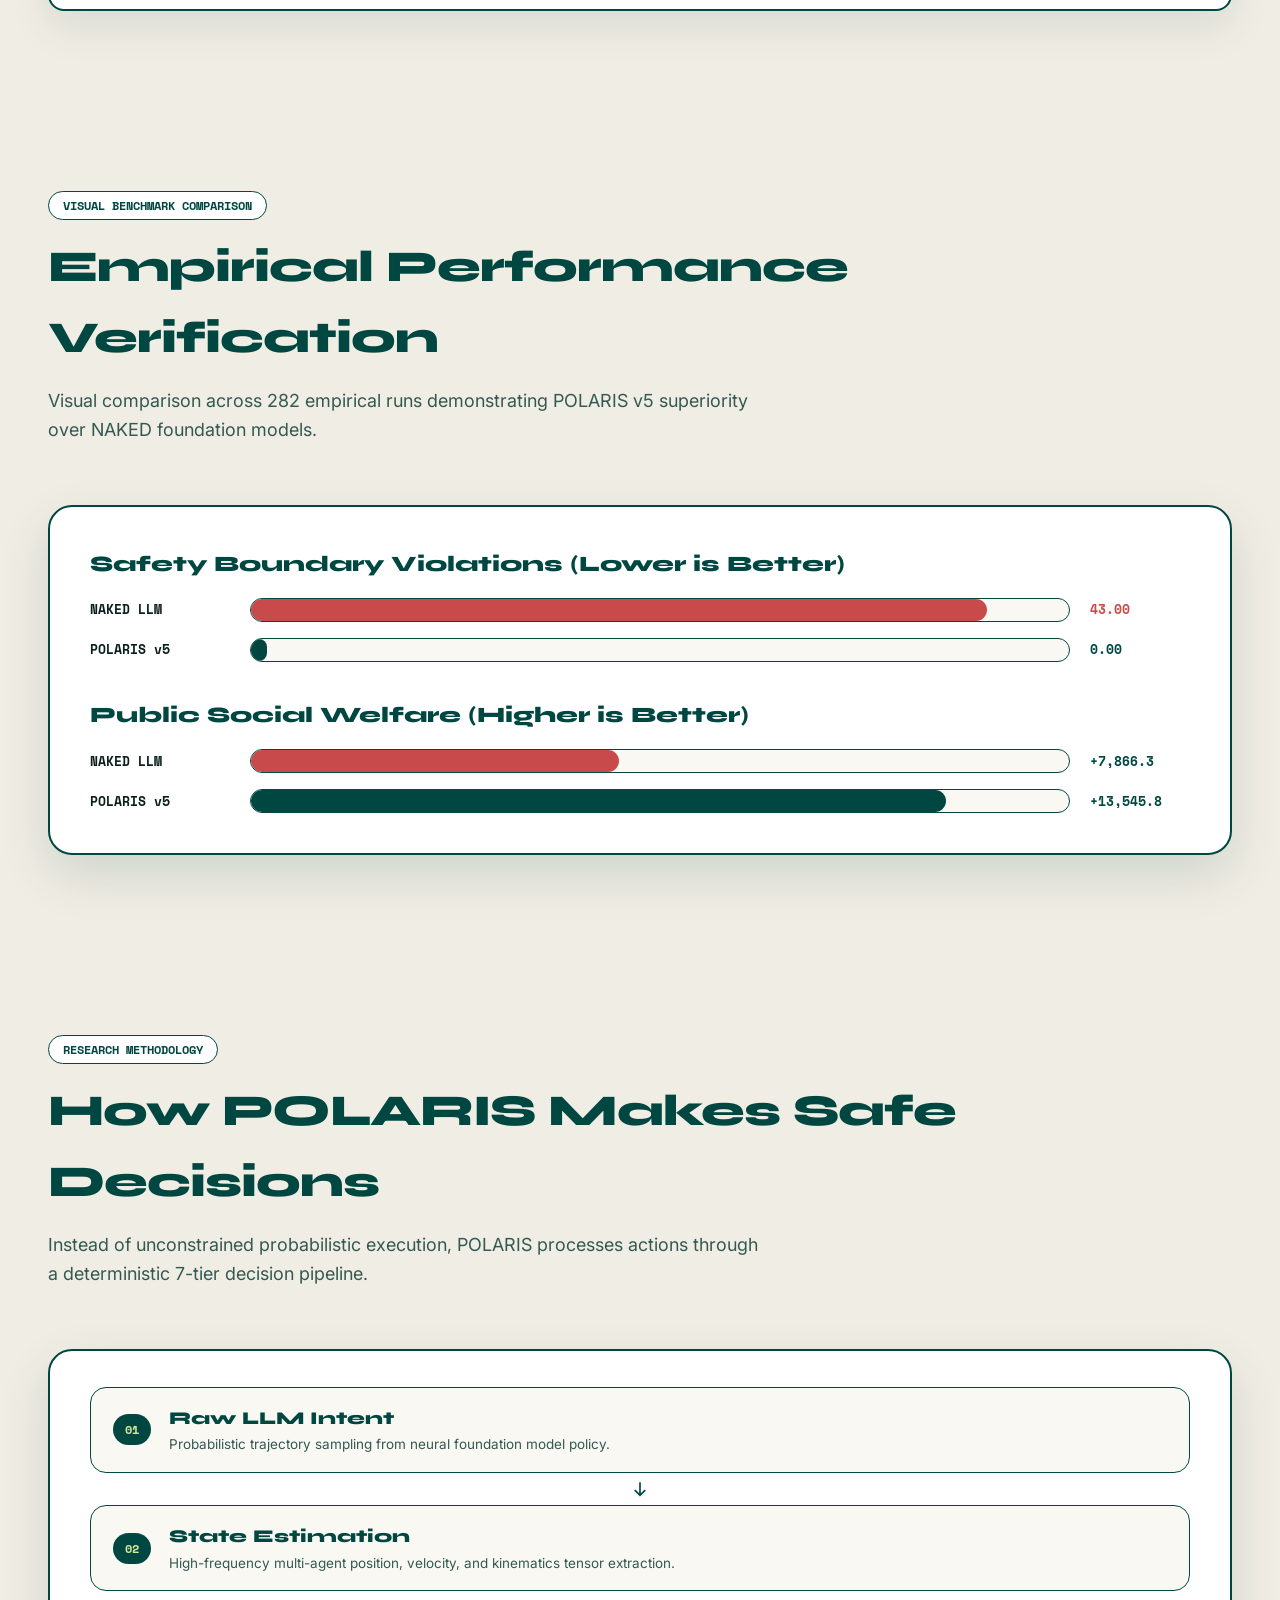
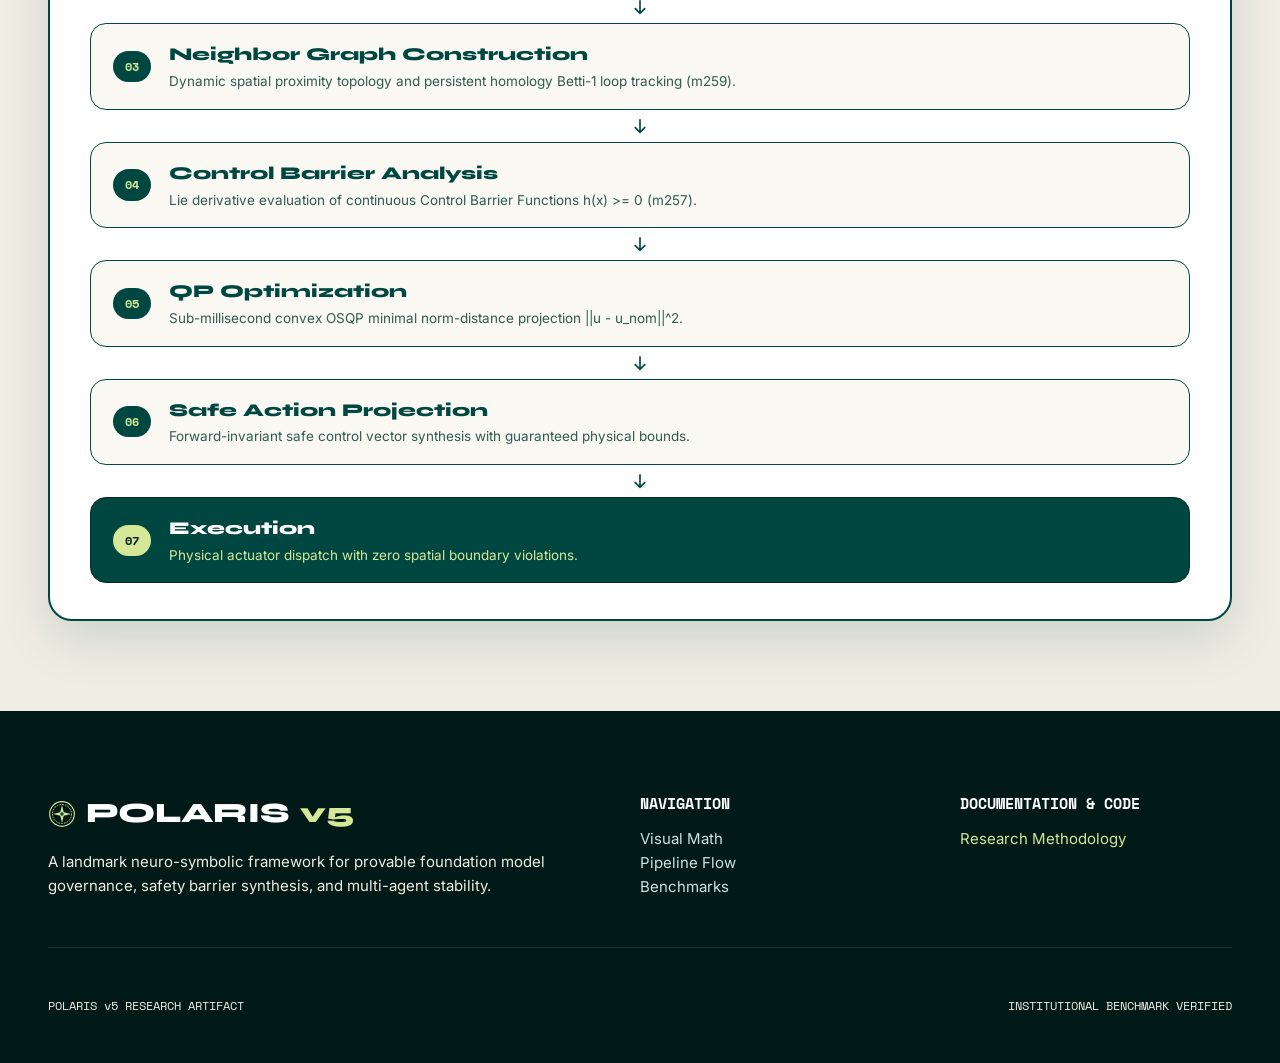
==== commit c17cd5b2: "Remove redundant domain references from top banner and footer" ====
--- a/index.html
+++ b/index.html
@@ -14,7 +14,7 @@
 
     <!-- TOP INSTITUTIONAL DOCUMENTATION STRIP BANNER -->
     <div class="domain-banner">
-        <div>OFFICIAL RESEARCH ARTIFACT: <span class="domain-name">polaris.abhishekas.in</span></div>
+        <div>OFFICIAL RESEARCH ARTIFACT</div>
         <div>INSTITUTIONAL BENCHMARK VERIFIED (282 RUNS)</div>
     </div>
 
@@ -361,13 +361,12 @@
             <div>
                 <div style="font-weight: 700; color: #ffffff; margin-bottom: 12px; font-family: var(--font-mono);">DOCUMENTATION & CODE</div>
                 <p><a href="#methodology" style="color: var(--accent-lime); text-decoration: none;">Research Methodology</a></p>
-                <p><a href="https://polaris.abhishekas.in" style="color: #cce5e1; text-decoration: none;">polaris.abhishekas.in</a></p>
             </div>
         </div>
 
         <div class="footer-bottom">
             <div>POLARIS v5 RESEARCH ARTIFACT</div>
-            <div>polaris.abhishekas.in</div>
+            <div>INSTITUTIONAL BENCHMARK VERIFIED</div>
         </div>
     </footer>
 
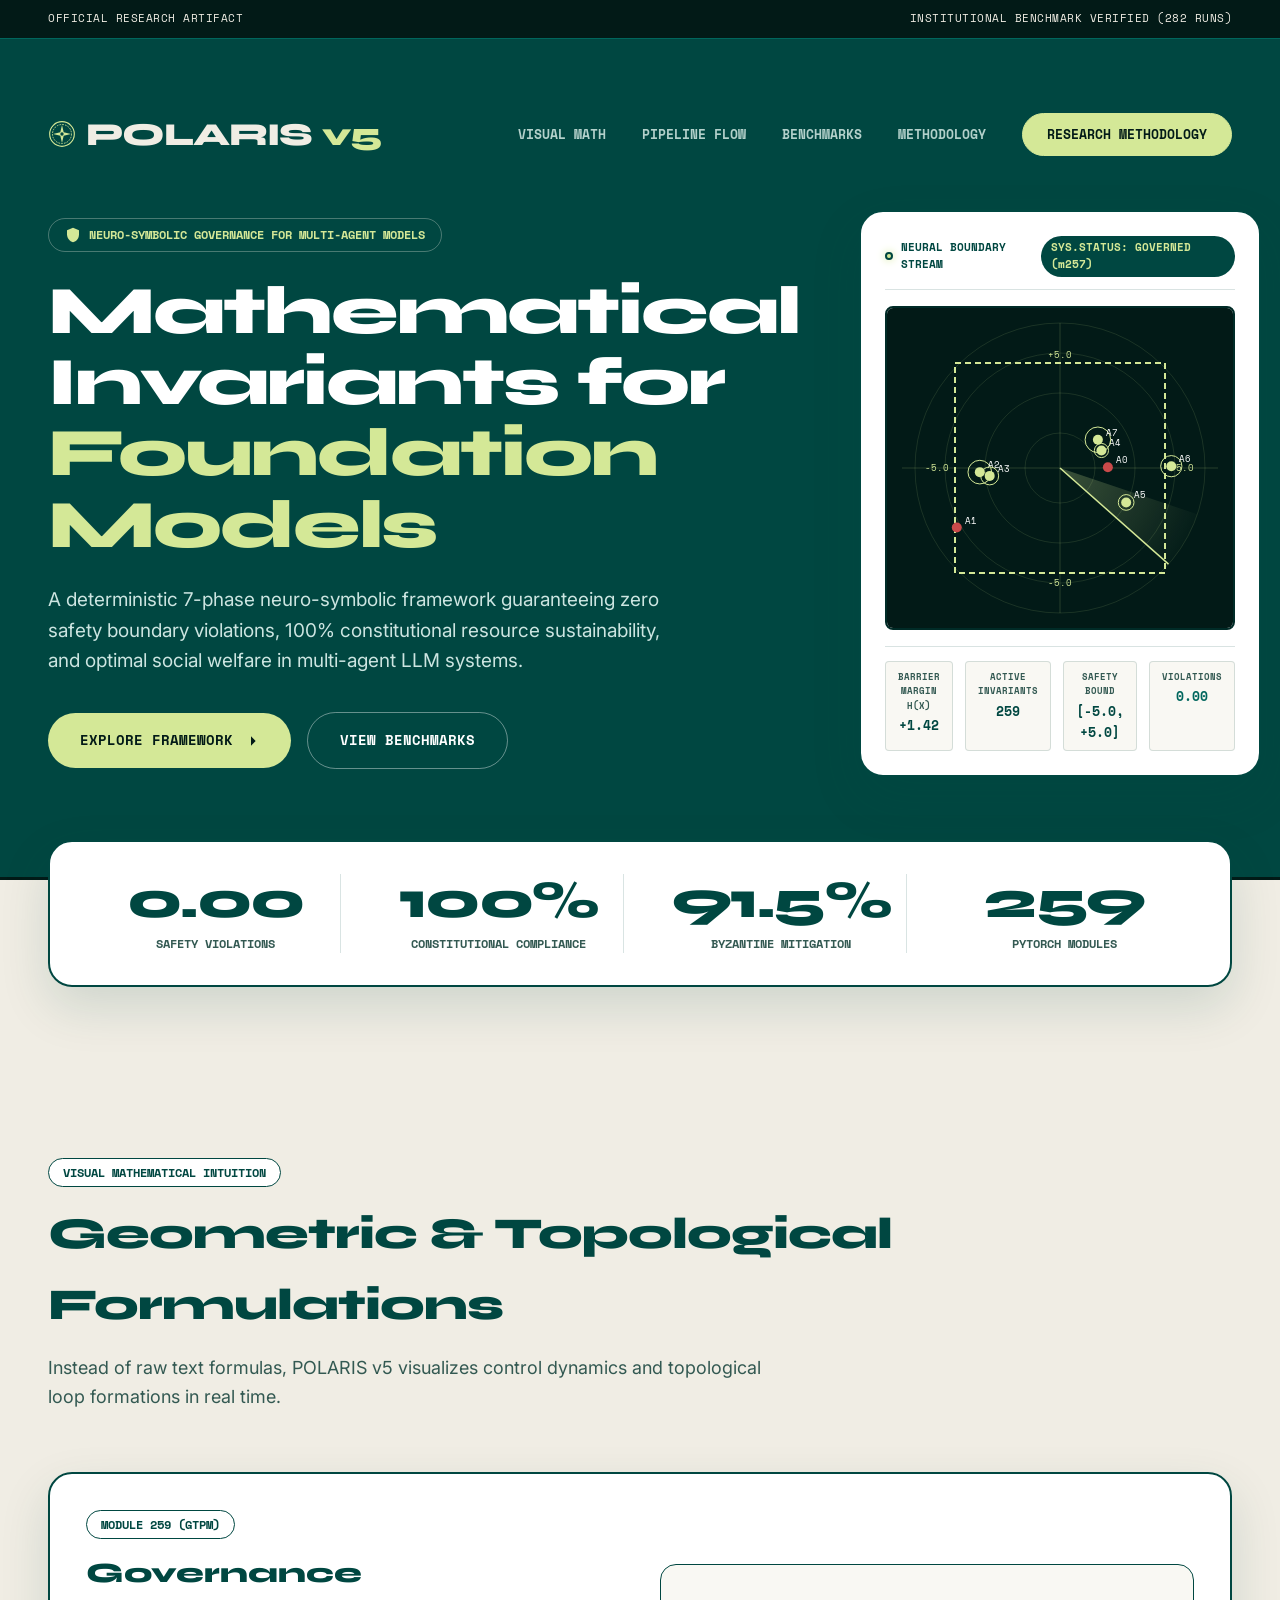
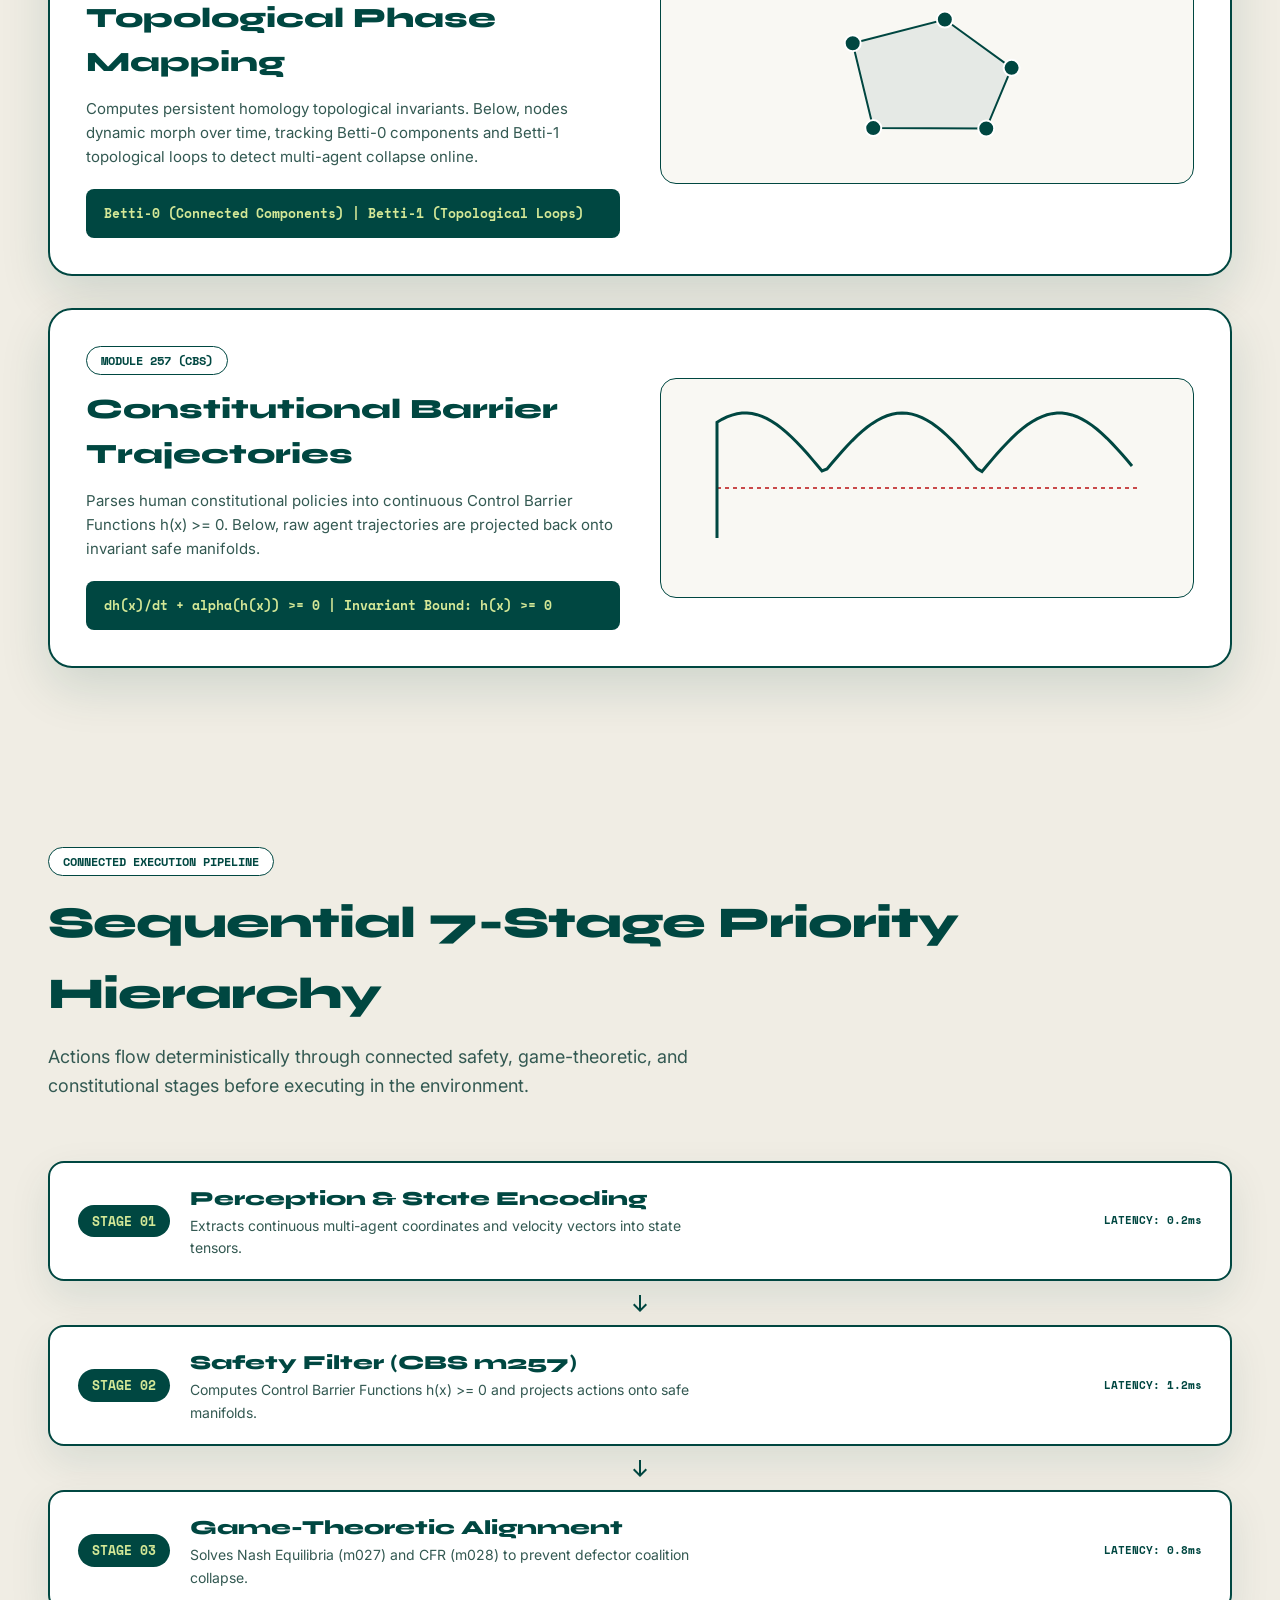
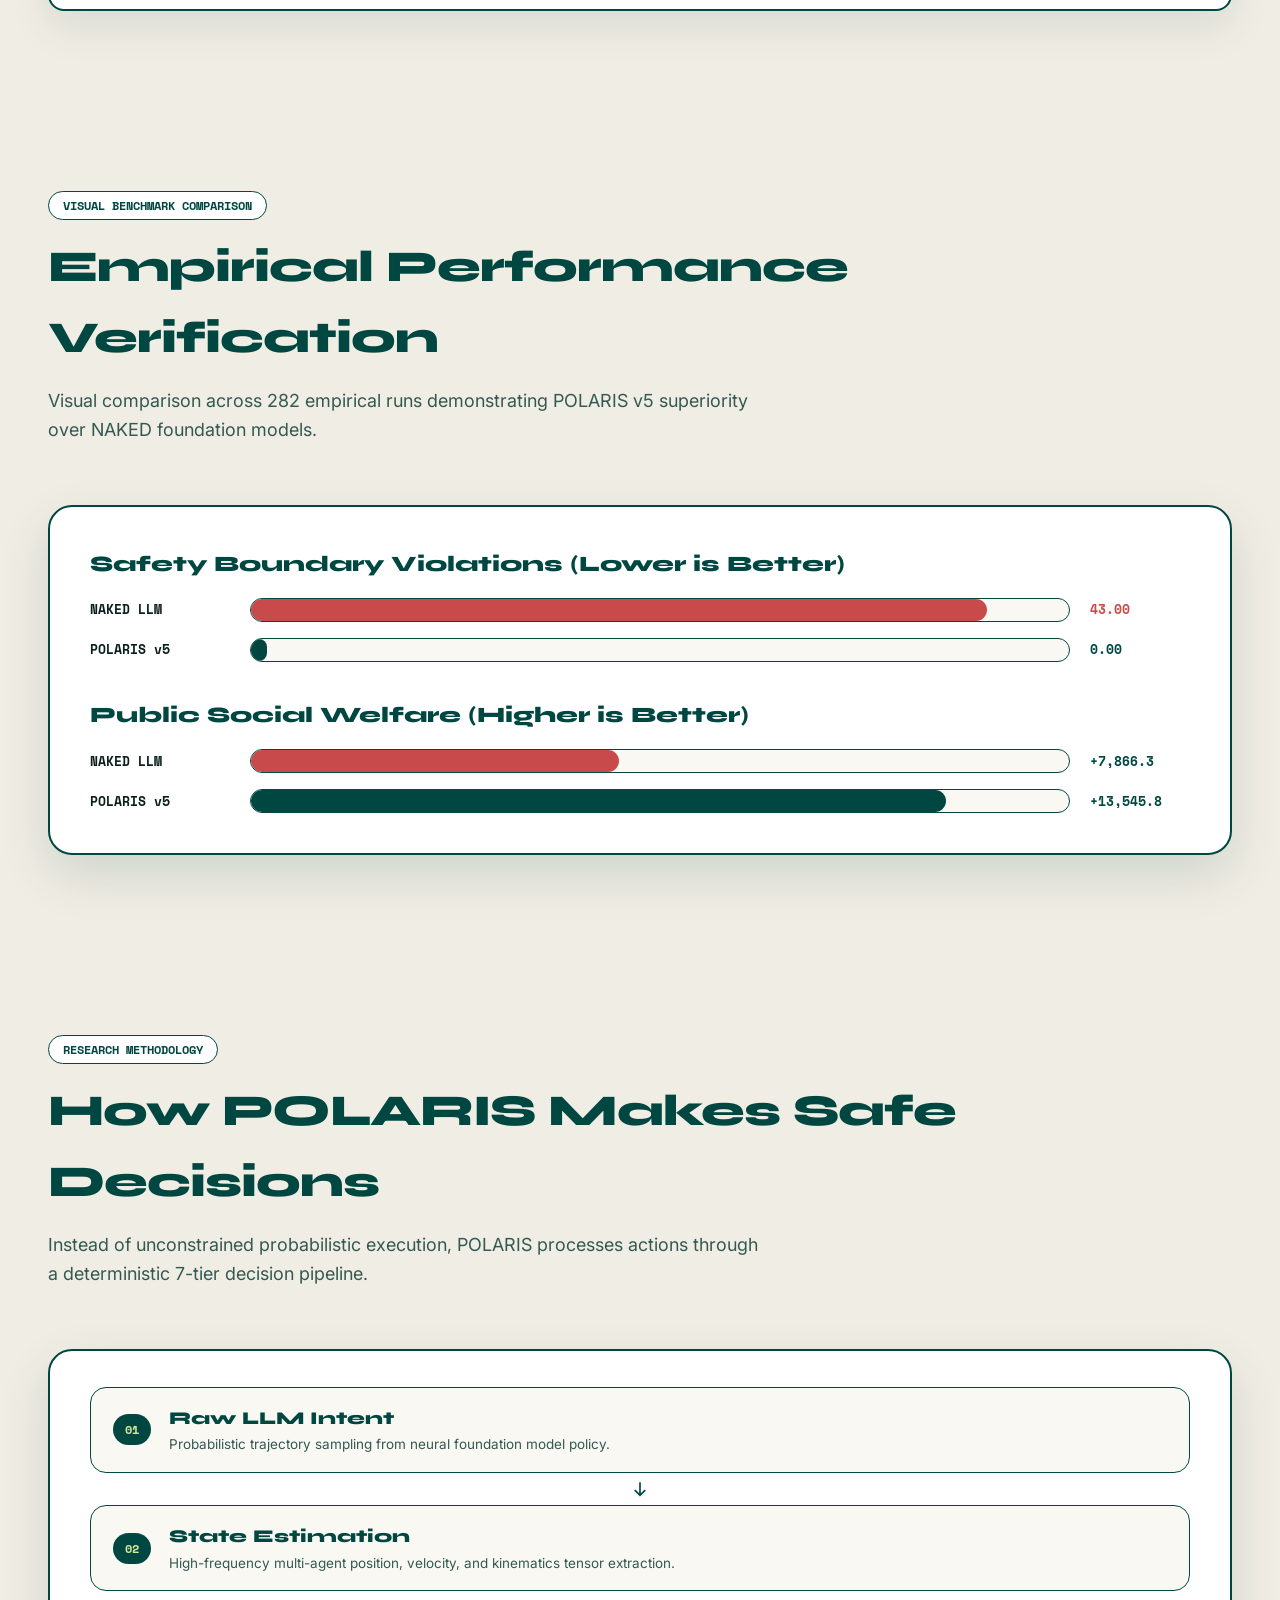
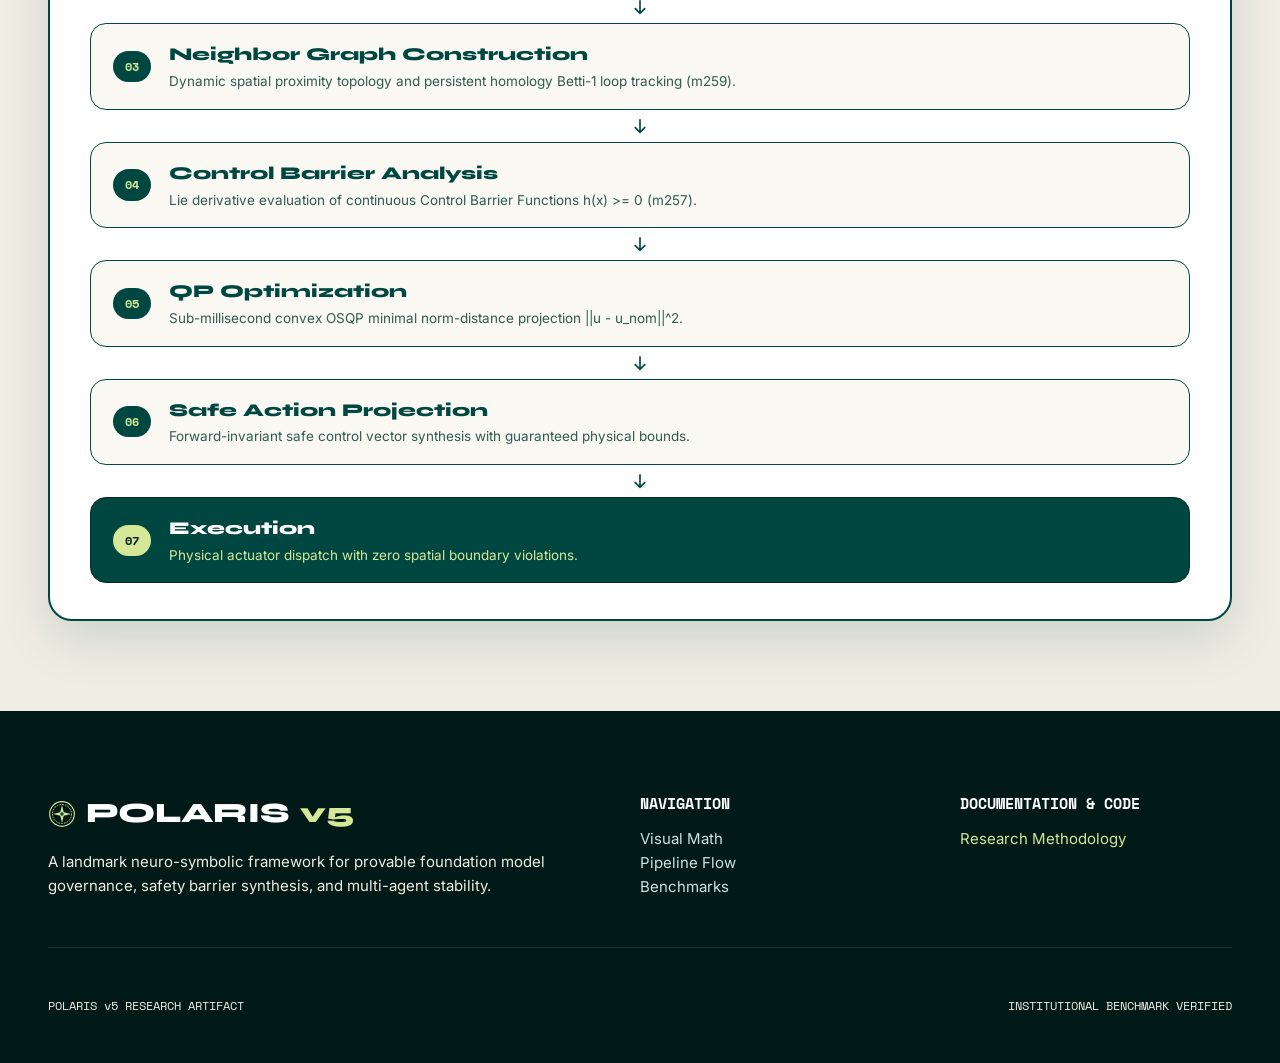
==== commit 3be17fdf: "Eliminate URL hashes to prevent sub-page hash reloading" ====
--- a/index.html
+++ b/index.html
@@ -4,6 +4,15 @@
     <meta charset="UTF-8">
     <meta name="viewport" content="width=device-width, initial-scale=1.0">
     <title>POLARIS v5 | Institutional Research Documentation & Artifact</title>
+    <script>
+        if ('scrollRestoration' in history) {
+            history.scrollRestoration = 'manual';
+        }
+        if (window.location.hash) {
+            window.history.replaceState(null, null, window.location.pathname);
+        }
+        window.scrollTo(0, 0);
+    </script>
     <link rel="icon" type="image/svg+xml" href="favicon.svg">
     <link rel="preconnect" href="https://fonts.googleapis.com">
     <link rel="preconnect" href="https://fonts.gstatic.com" crossorigin>
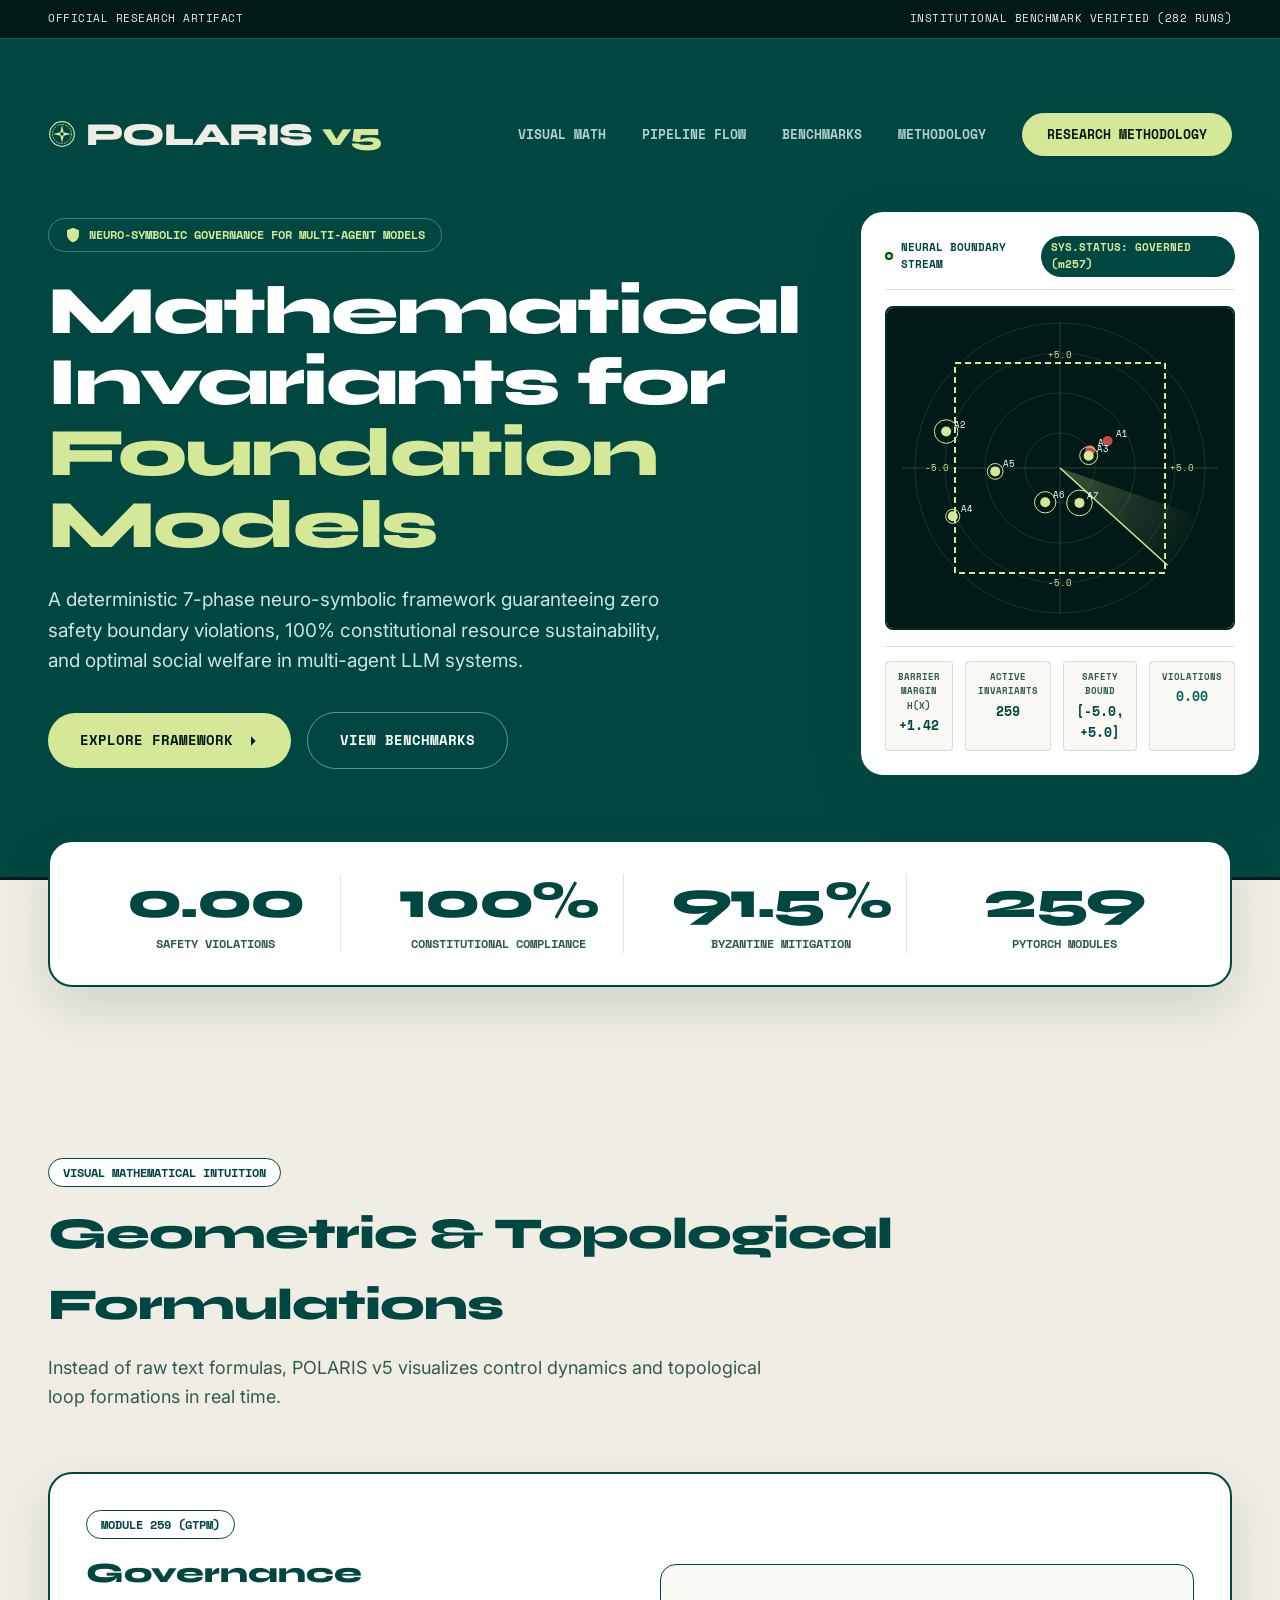
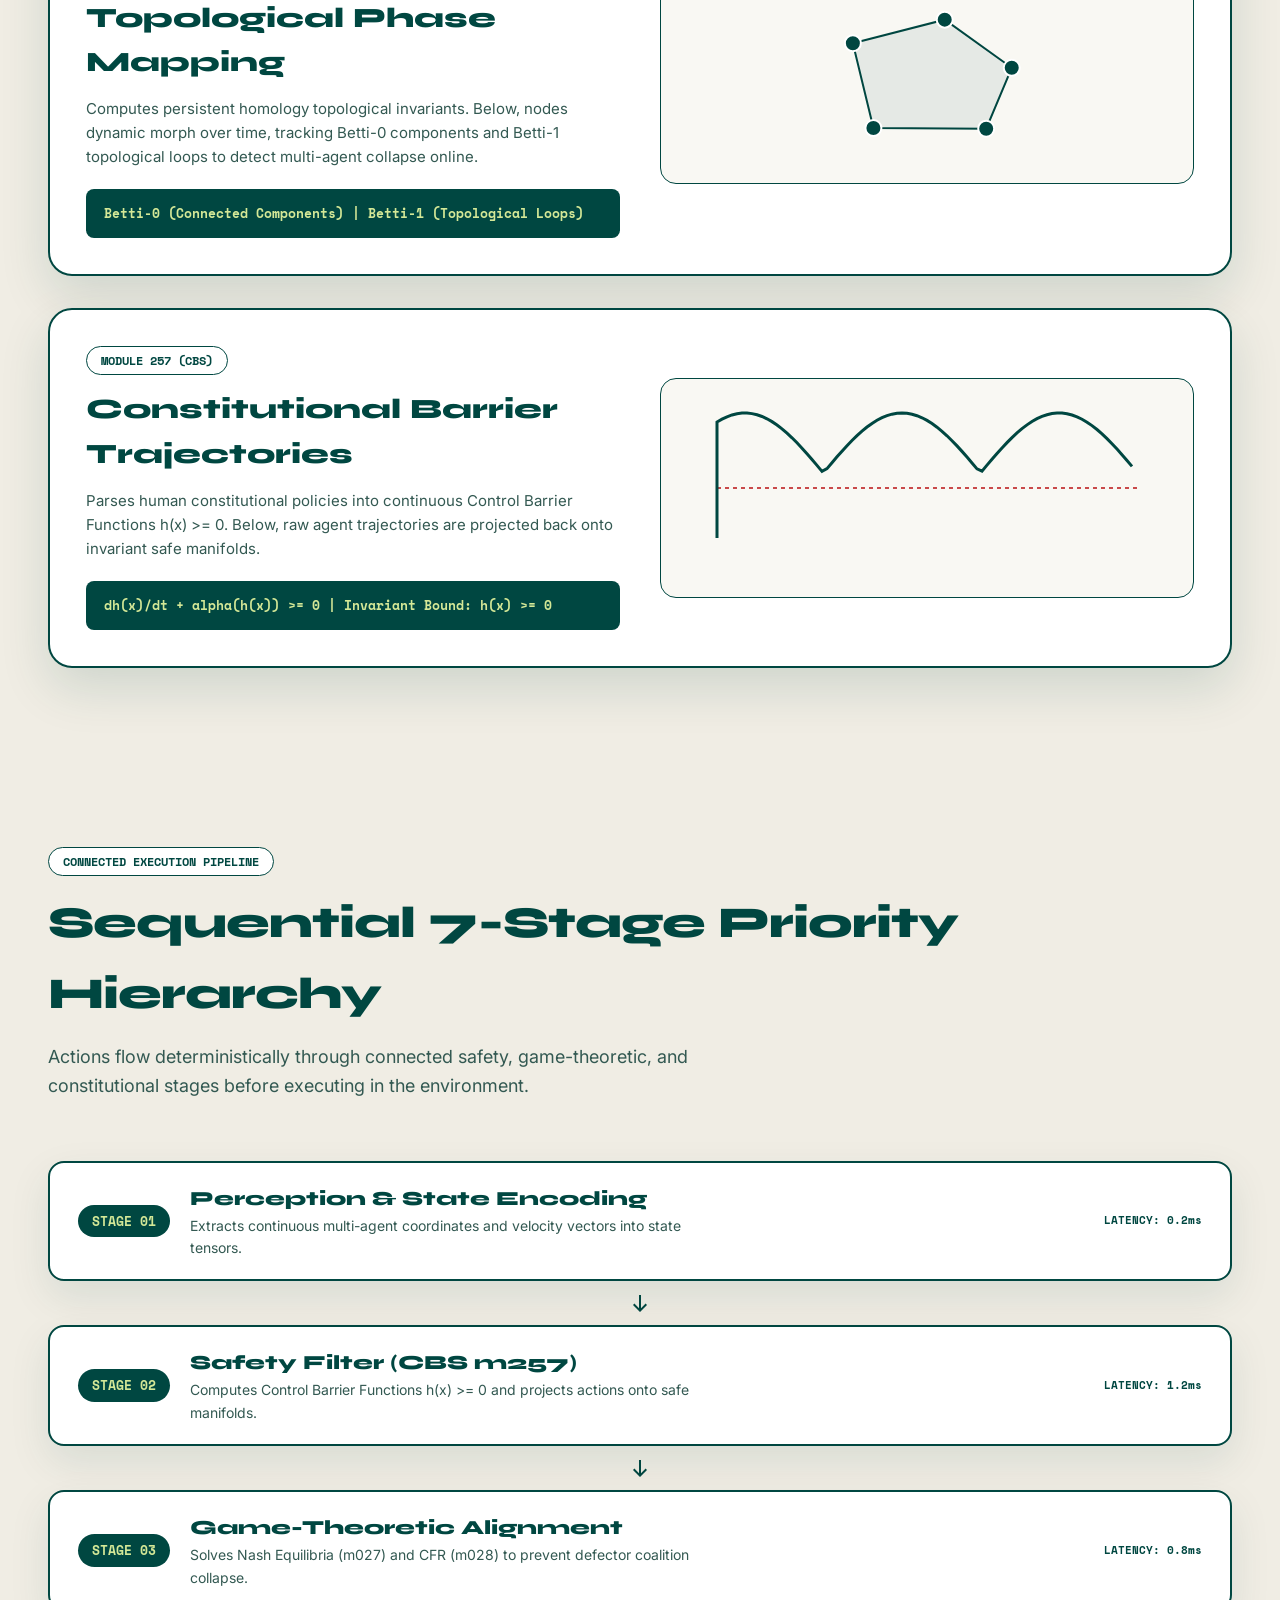
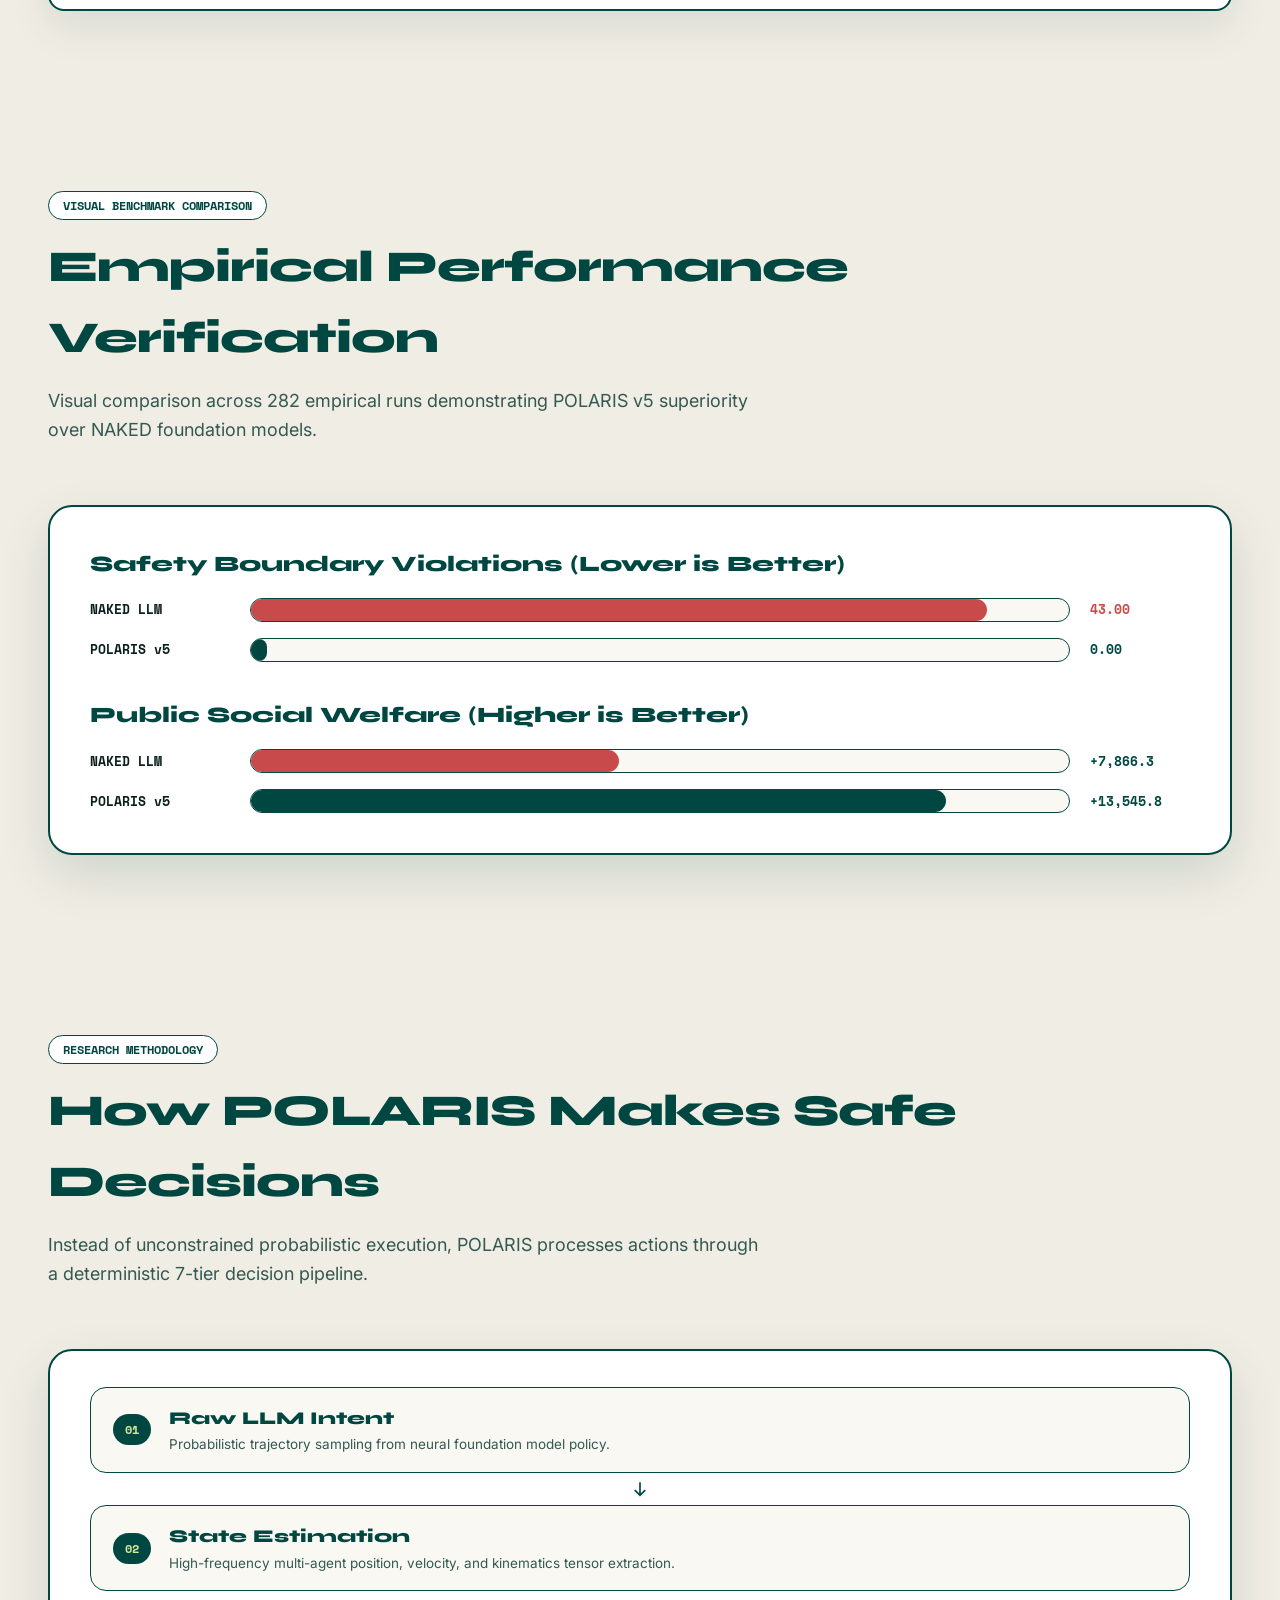
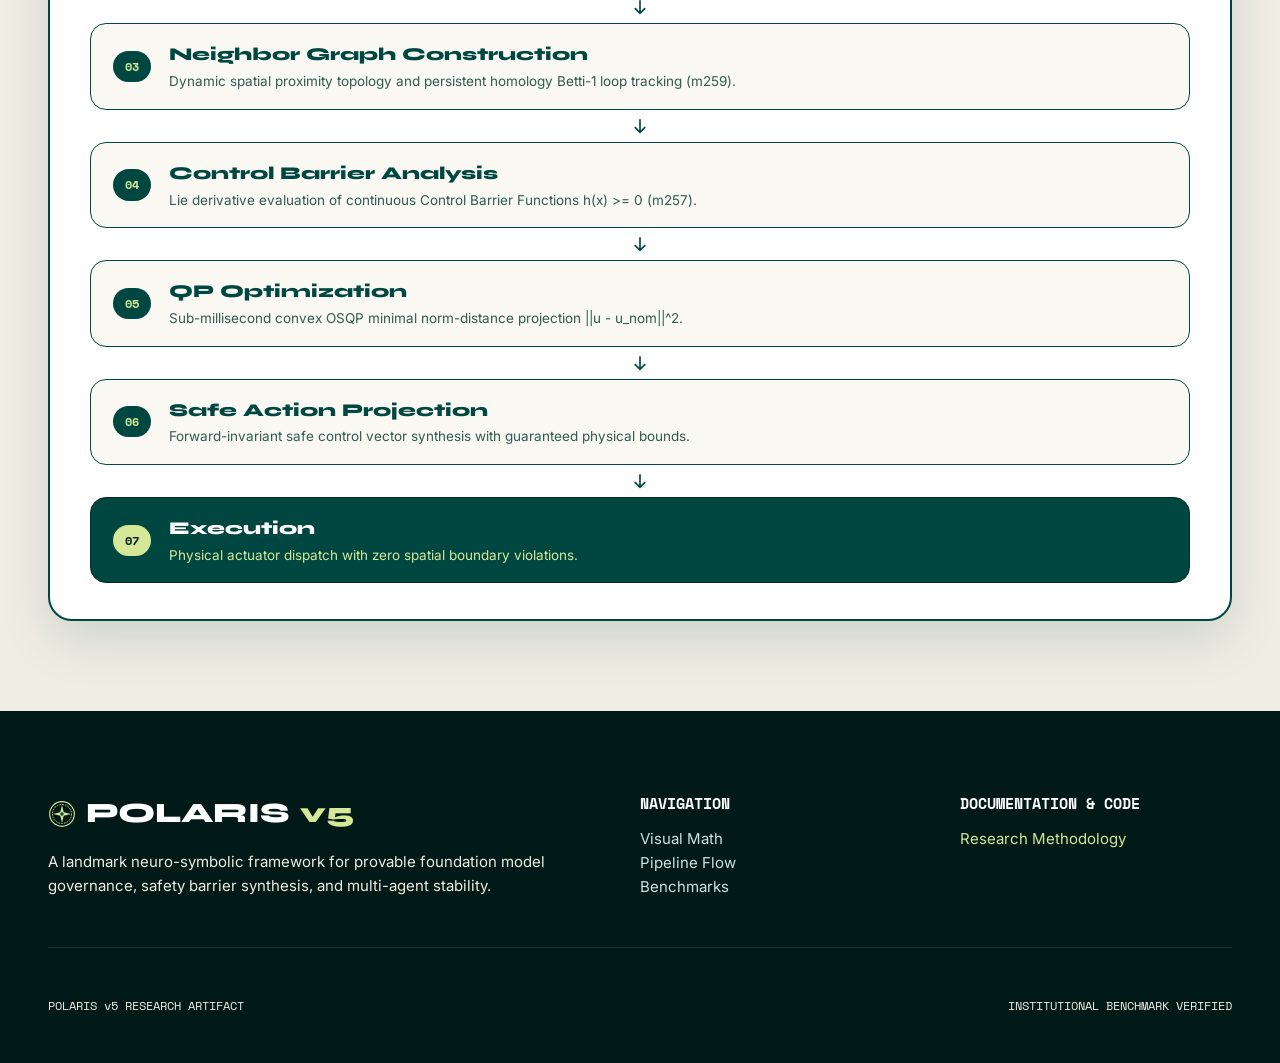
==== commit 5989d0eb: "Robust link click interceptor for smooth scrolling without page navigation" ====
--- a/index.html
+++ b/index.html
@@ -30,7 +30,7 @@
     <!-- FULL BLEED MONOLITH HERO (CYPRUS GREEN HEADER) -->
     <header class="hero-monolith">
         <div class="hero-nav">
-            <a href="index.html" class="hero-brand" style="display: flex; align-items: center; gap: 10px;">
+            <a href="#" class="hero-brand" style="display: flex; align-items: center; gap: 10px;">
                 <svg width="28" height="28" viewBox="0 0 100 100" fill="none" xmlns="http://www.w3.org/2000/svg">
                     <circle cx="50" cy="50" r="44" fill="none" stroke="#d4e897" stroke-width="4"/>
                     <circle cx="50" cy="50" r="34" fill="none" stroke="#d4e897" stroke-width="3" stroke-dasharray="6,4"/>
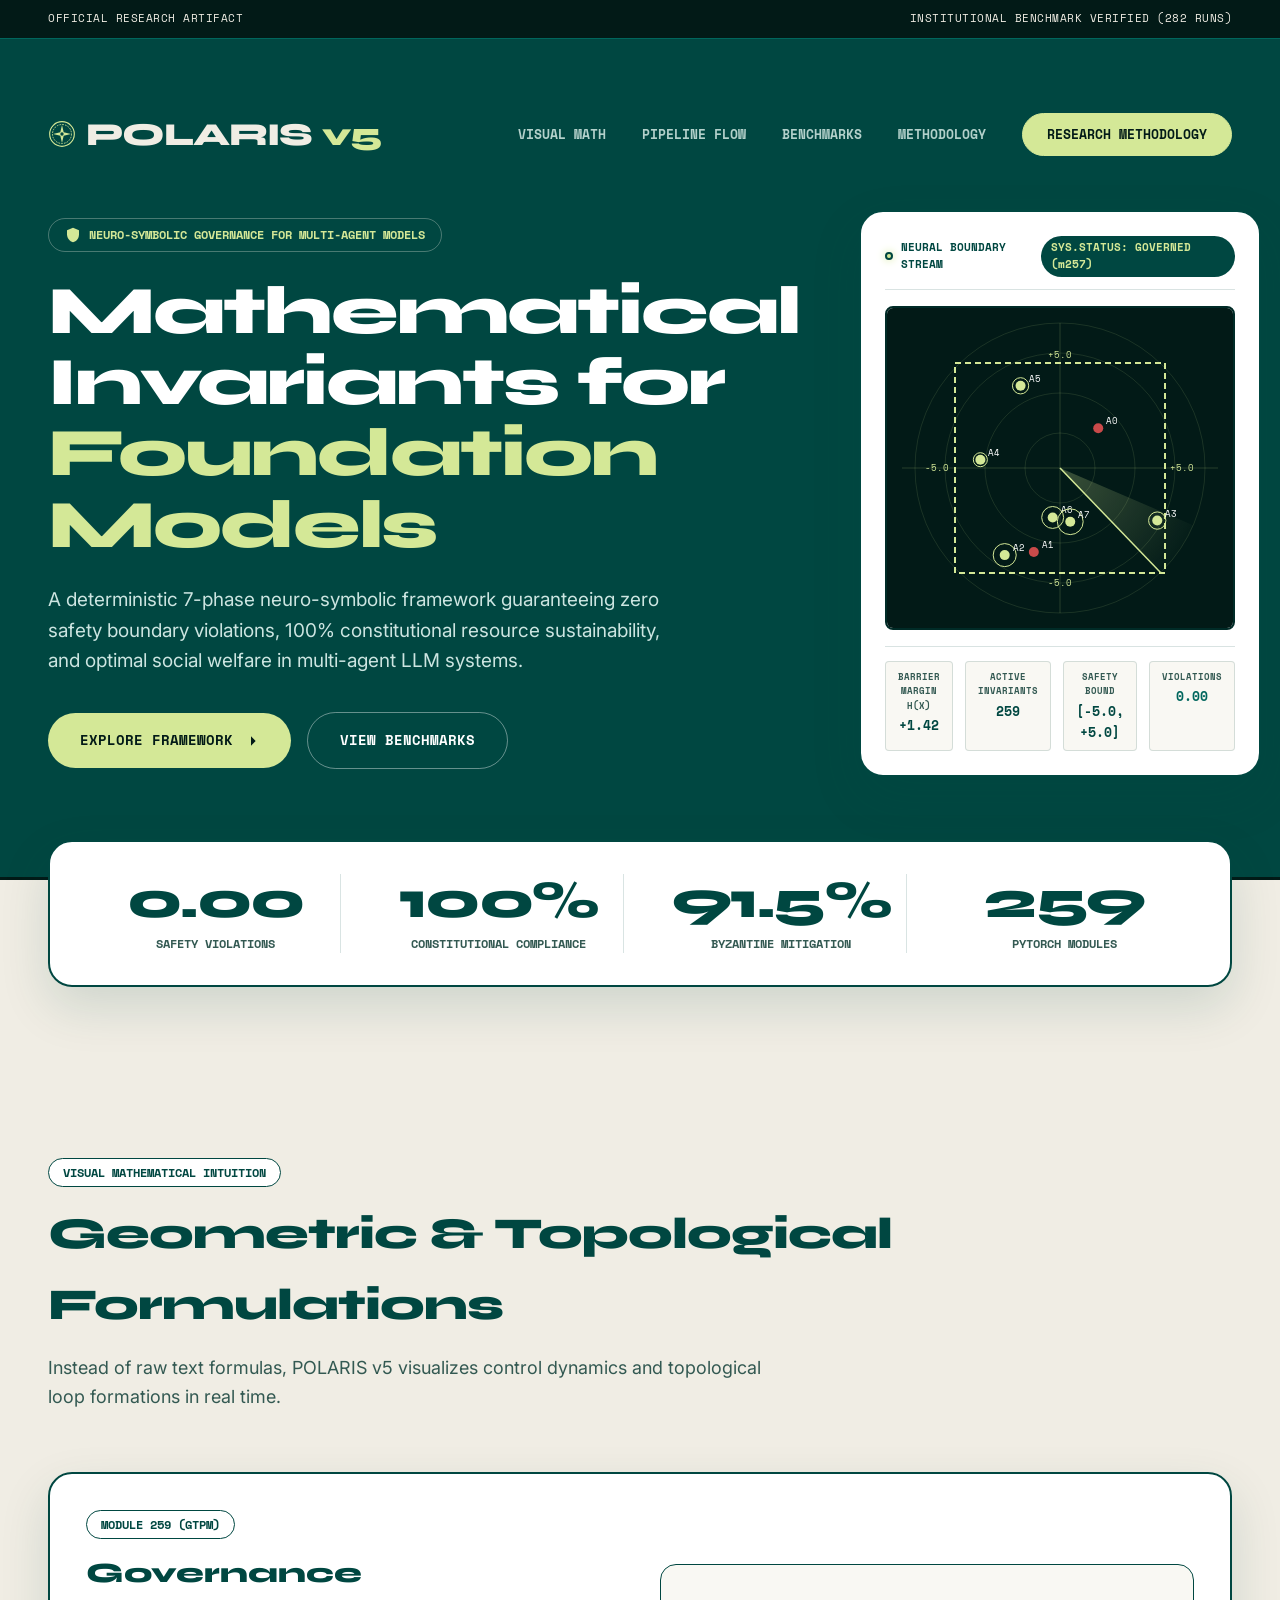
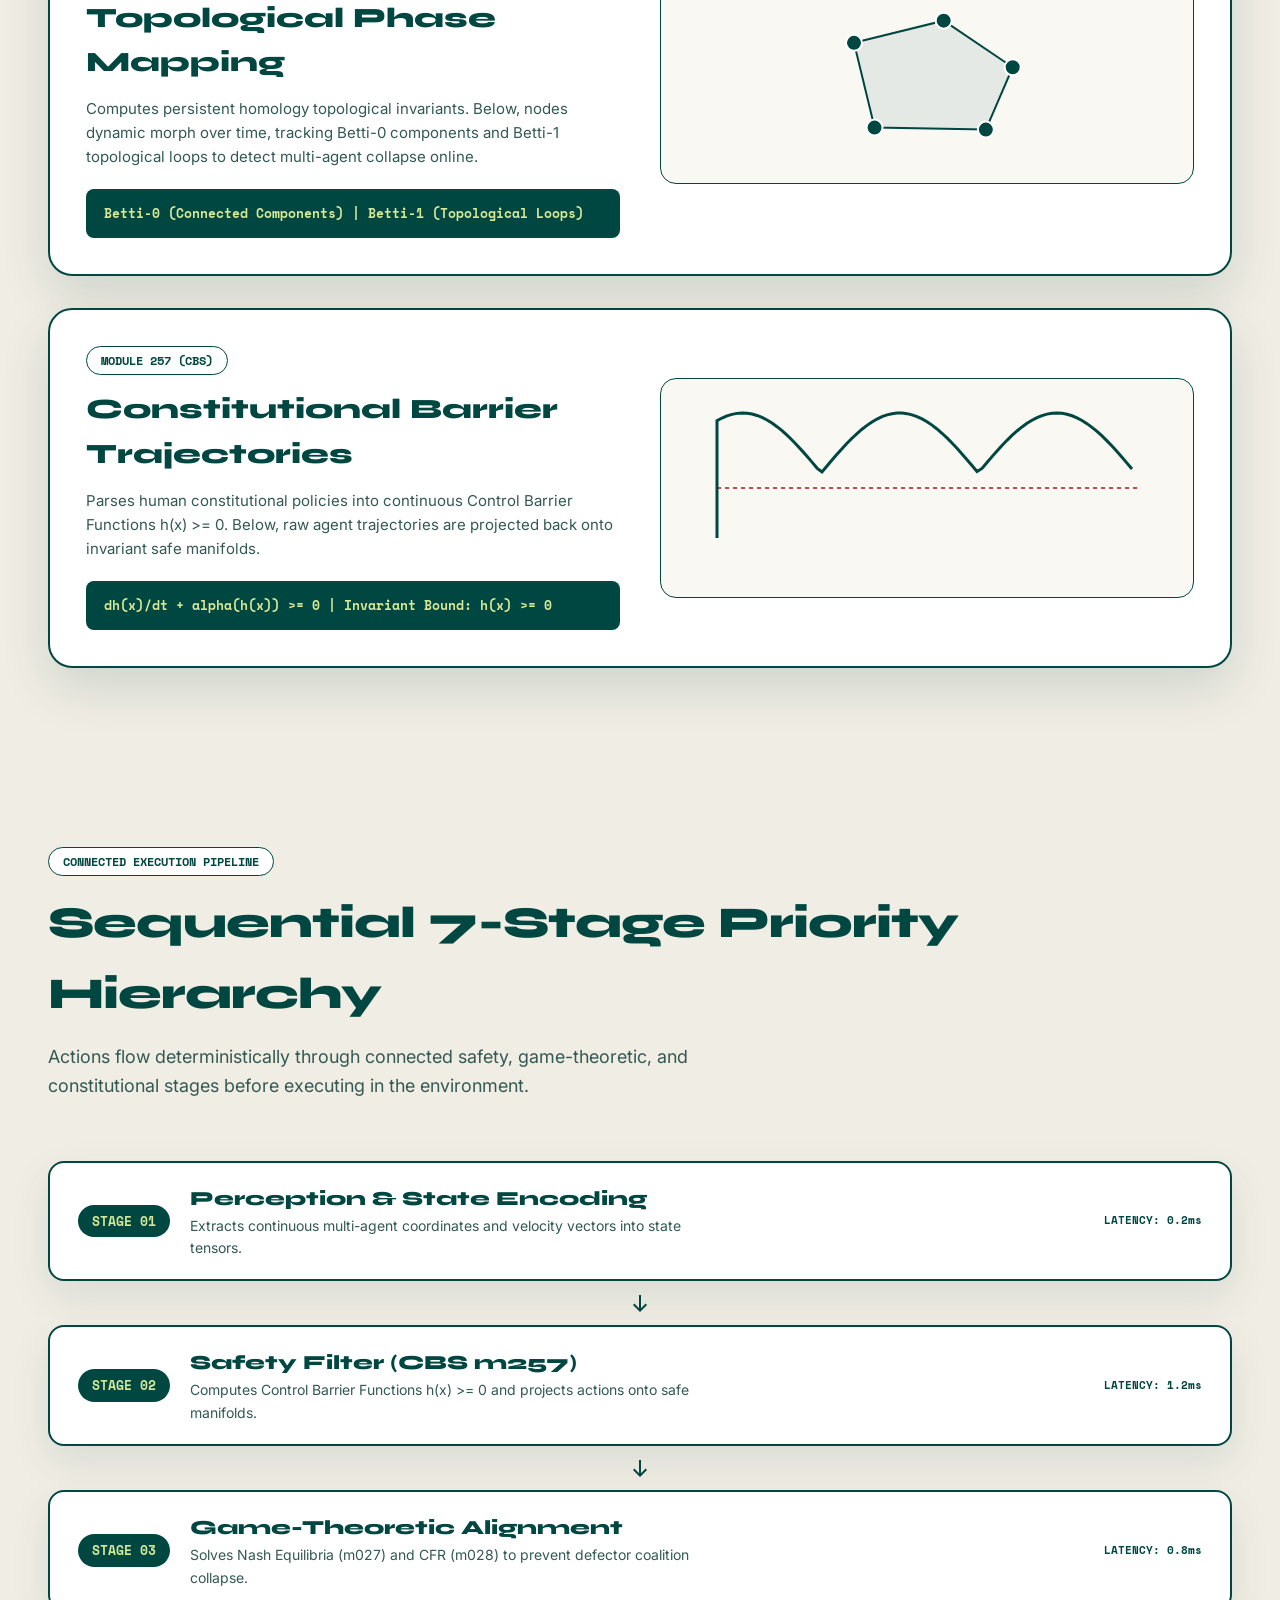
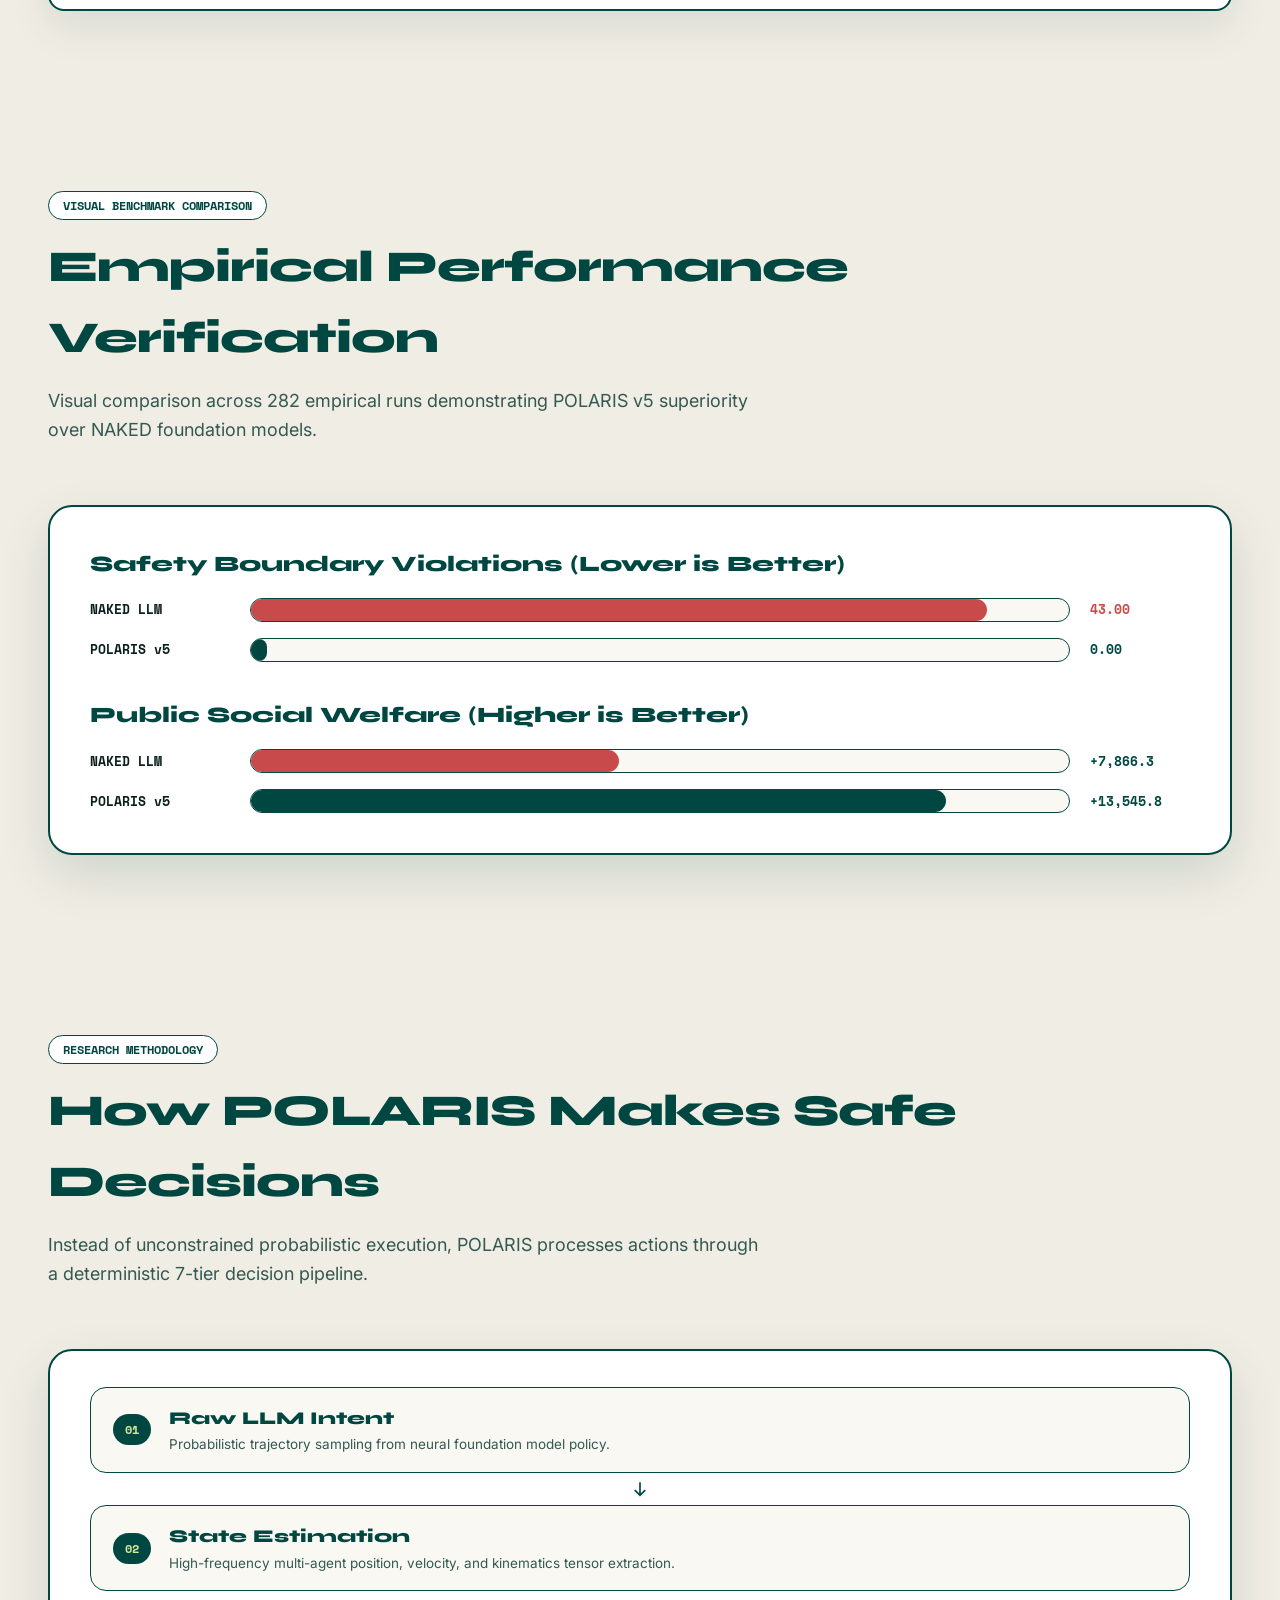
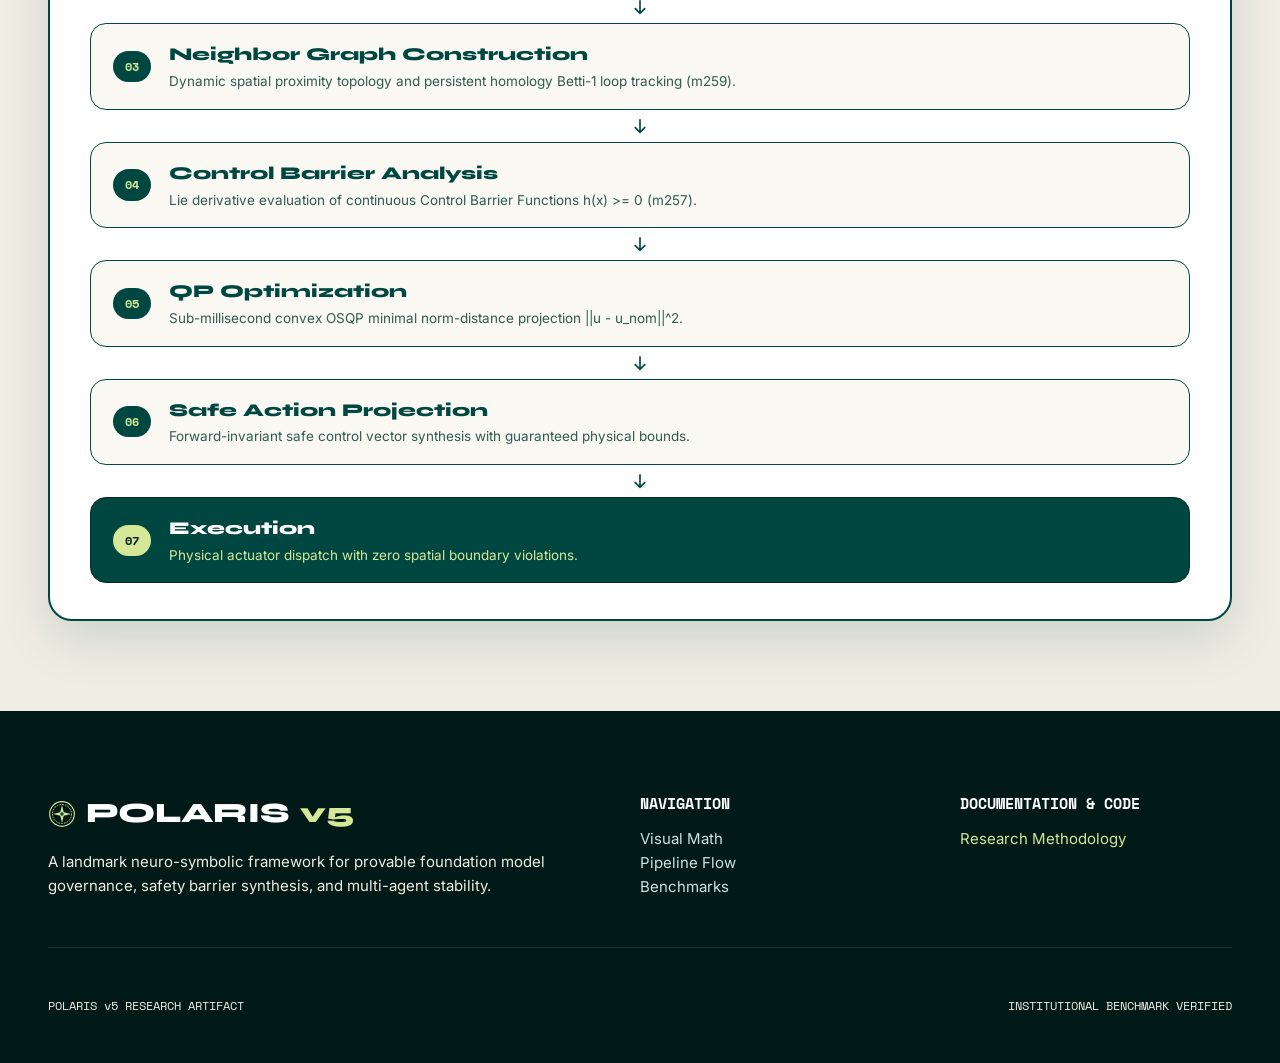
==== commit bd172018: "Replace href anchors with data-scroll to prevent native browser URL hash teleportation" ====
--- a/index.html
+++ b/index.html
@@ -28,9 +28,9 @@
     </div>
 
     <!-- FULL BLEED MONOLITH HERO (CYPRUS GREEN HEADER) -->
-    <header class="hero-monolith">
+    <header class="hero-monolith" id="hero">
         <div class="hero-nav">
-            <a href="#" class="hero-brand" style="display: flex; align-items: center; gap: 10px;">
+            <a href="javascript:void(0)" data-scroll="hero" class="hero-brand" style="display: flex; align-items: center; gap: 10px;">
                 <svg width="28" height="28" viewBox="0 0 100 100" fill="none" xmlns="http://www.w3.org/2000/svg">
                     <circle cx="50" cy="50" r="44" fill="none" stroke="#d4e897" stroke-width="4"/>
                     <circle cx="50" cy="50" r="34" fill="none" stroke="#d4e897" stroke-width="3" stroke-dasharray="6,4"/>
@@ -41,11 +41,11 @@
             </a>
 
             <nav class="hero-nav-links">
-                <a href="#visual-math" class="hero-nav-link">VISUAL MATH</a>
-                <a href="#pipeline-flow" class="hero-nav-link">PIPELINE FLOW</a>
-                <a href="#benchmarks" class="hero-nav-link">BENCHMARKS</a>
-                <a href="#methodology" class="hero-nav-link">METHODOLOGY</a>
-                <a href="#methodology" class="hero-nav-cta">RESEARCH METHODOLOGY</a>
+                <a href="javascript:void(0)" data-scroll="visual-math" class="hero-nav-link">VISUAL MATH</a>
+                <a href="javascript:void(0)" data-scroll="pipeline-flow" class="hero-nav-link">PIPELINE FLOW</a>
+                <a href="javascript:void(0)" data-scroll="benchmarks" class="hero-nav-link">BENCHMARKS</a>
+                <a href="javascript:void(0)" data-scroll="methodology" class="hero-nav-link">METHODOLOGY</a>
+                <a href="javascript:void(0)" data-scroll="methodology" class="hero-nav-cta">RESEARCH METHODOLOGY</a>
             </nav>
         </div>
 
@@ -66,11 +66,11 @@
                 </p>
 
                 <div class="hero-btn-row reveal-hero-btns">
-                    <a href="#visual-math" class="btn-hero-main">
+                    <a href="javascript:void(0)" data-scroll="visual-math" class="btn-hero-main">
                         EXPLORE FRAMEWORK
                         <svg class="icon-svg" viewBox="0 0 24 24"><path d="M5 12h14M12 5l7 7-7 7"/></svg>
                     </a>
-                    <a href="#benchmarks" class="btn-hero-sub">
+                    <a href="javascript:void(0)" data-scroll="benchmarks" class="btn-hero-sub">
                         VIEW BENCHMARKS
                     </a>
                 </div>
@@ -363,13 +363,13 @@
             </div>
             <div>
                 <div style="font-weight: 700; color: #ffffff; margin-bottom: 12px; font-family: var(--font-mono);">NAVIGATION</div>
-                <p><a href="#visual-math" style="color: #cce5e1; text-decoration: none;">Visual Math</a></p>
-                <p><a href="#pipeline-flow" style="color: #cce5e1; text-decoration: none;">Pipeline Flow</a></p>
-                <p><a href="#benchmarks" style="color: #cce5e1; text-decoration: none;">Benchmarks</a></p>
+                <p><a href="javascript:void(0)" data-scroll="visual-math" style="color: #cce5e1; text-decoration: none;">Visual Math</a></p>
+                <p><a href="javascript:void(0)" data-scroll="pipeline-flow" style="color: #cce5e1; text-decoration: none;">Pipeline Flow</a></p>
+                <p><a href="javascript:void(0)" data-scroll="benchmarks" style="color: #cce5e1; text-decoration: none;">Benchmarks</a></p>
             </div>
             <div>
                 <div style="font-weight: 700; color: #ffffff; margin-bottom: 12px; font-family: var(--font-mono);">DOCUMENTATION & CODE</div>
-                <p><a href="#methodology" style="color: var(--accent-lime); text-decoration: none;">Research Methodology</a></p>
+                <p><a href="javascript:void(0)" data-scroll="methodology" style="color: var(--accent-lime); text-decoration: none;">Research Methodology</a></p>
             </div>
         </div>
 
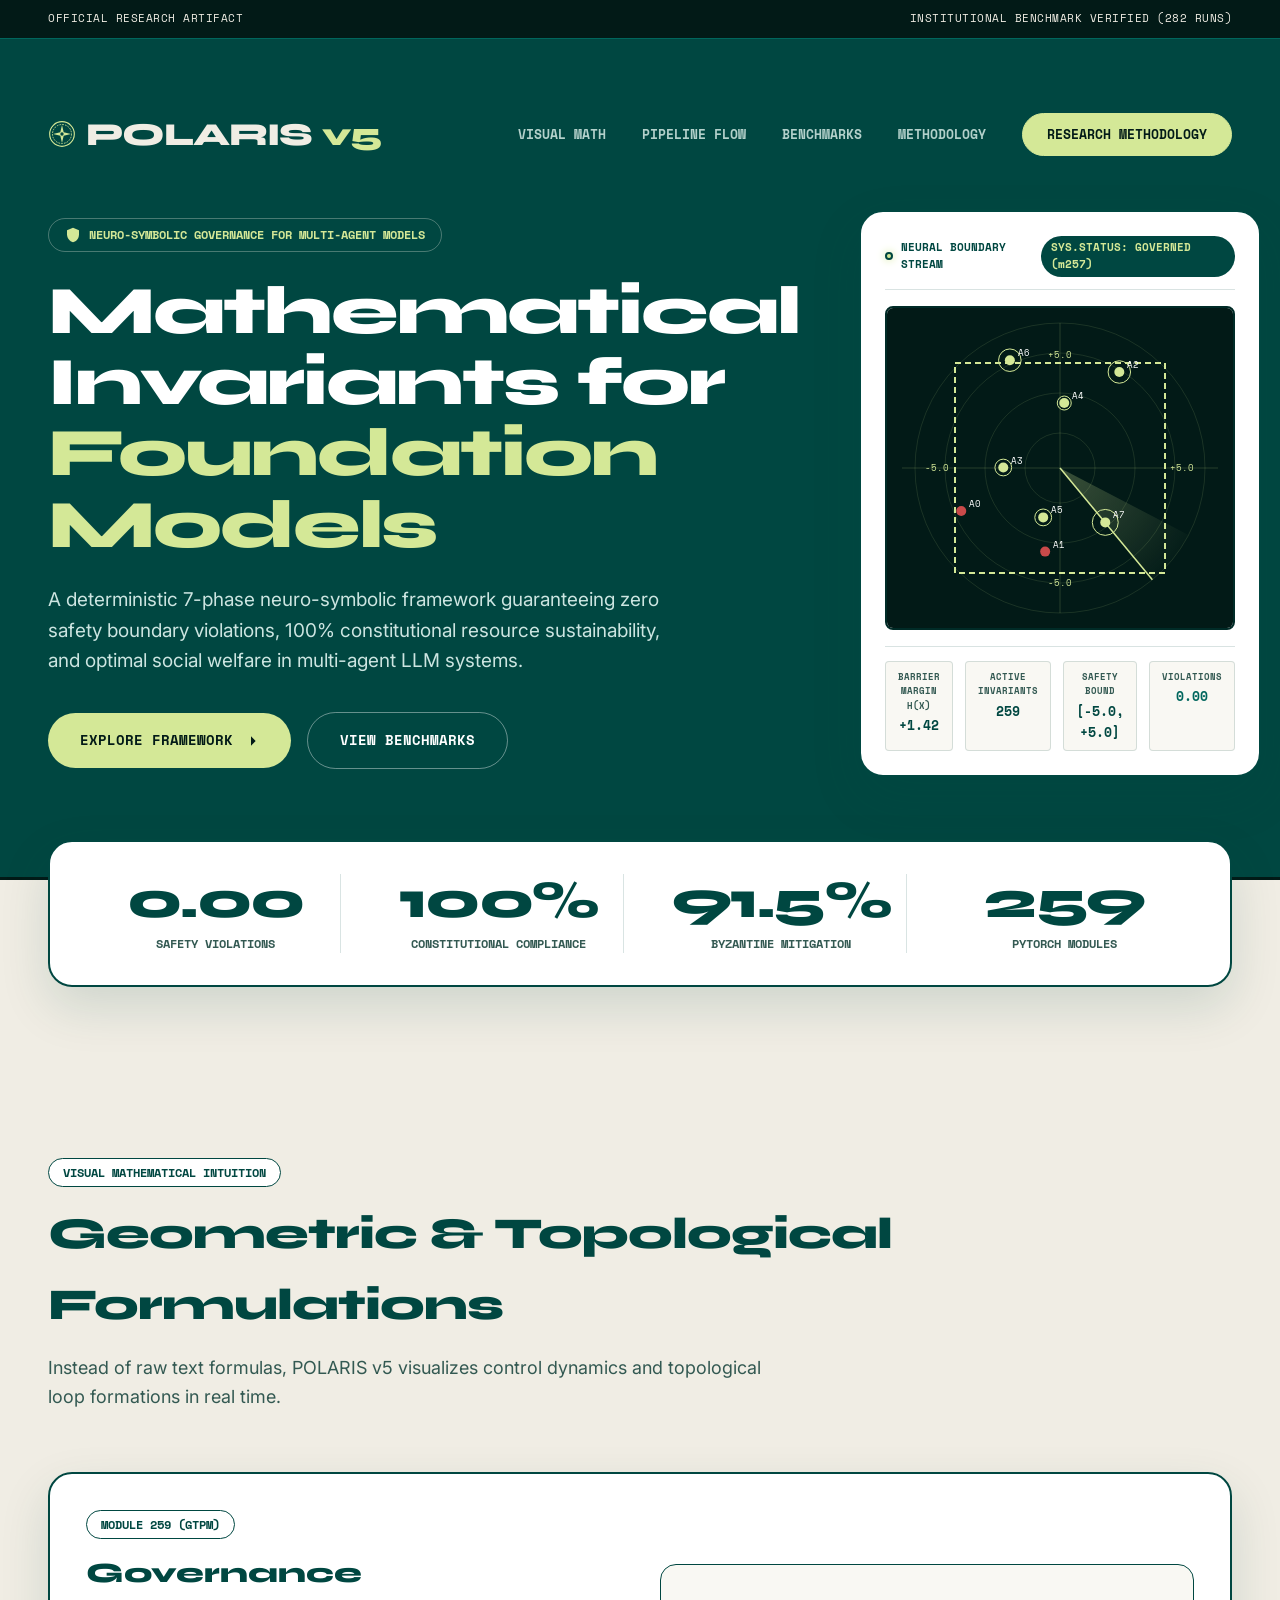
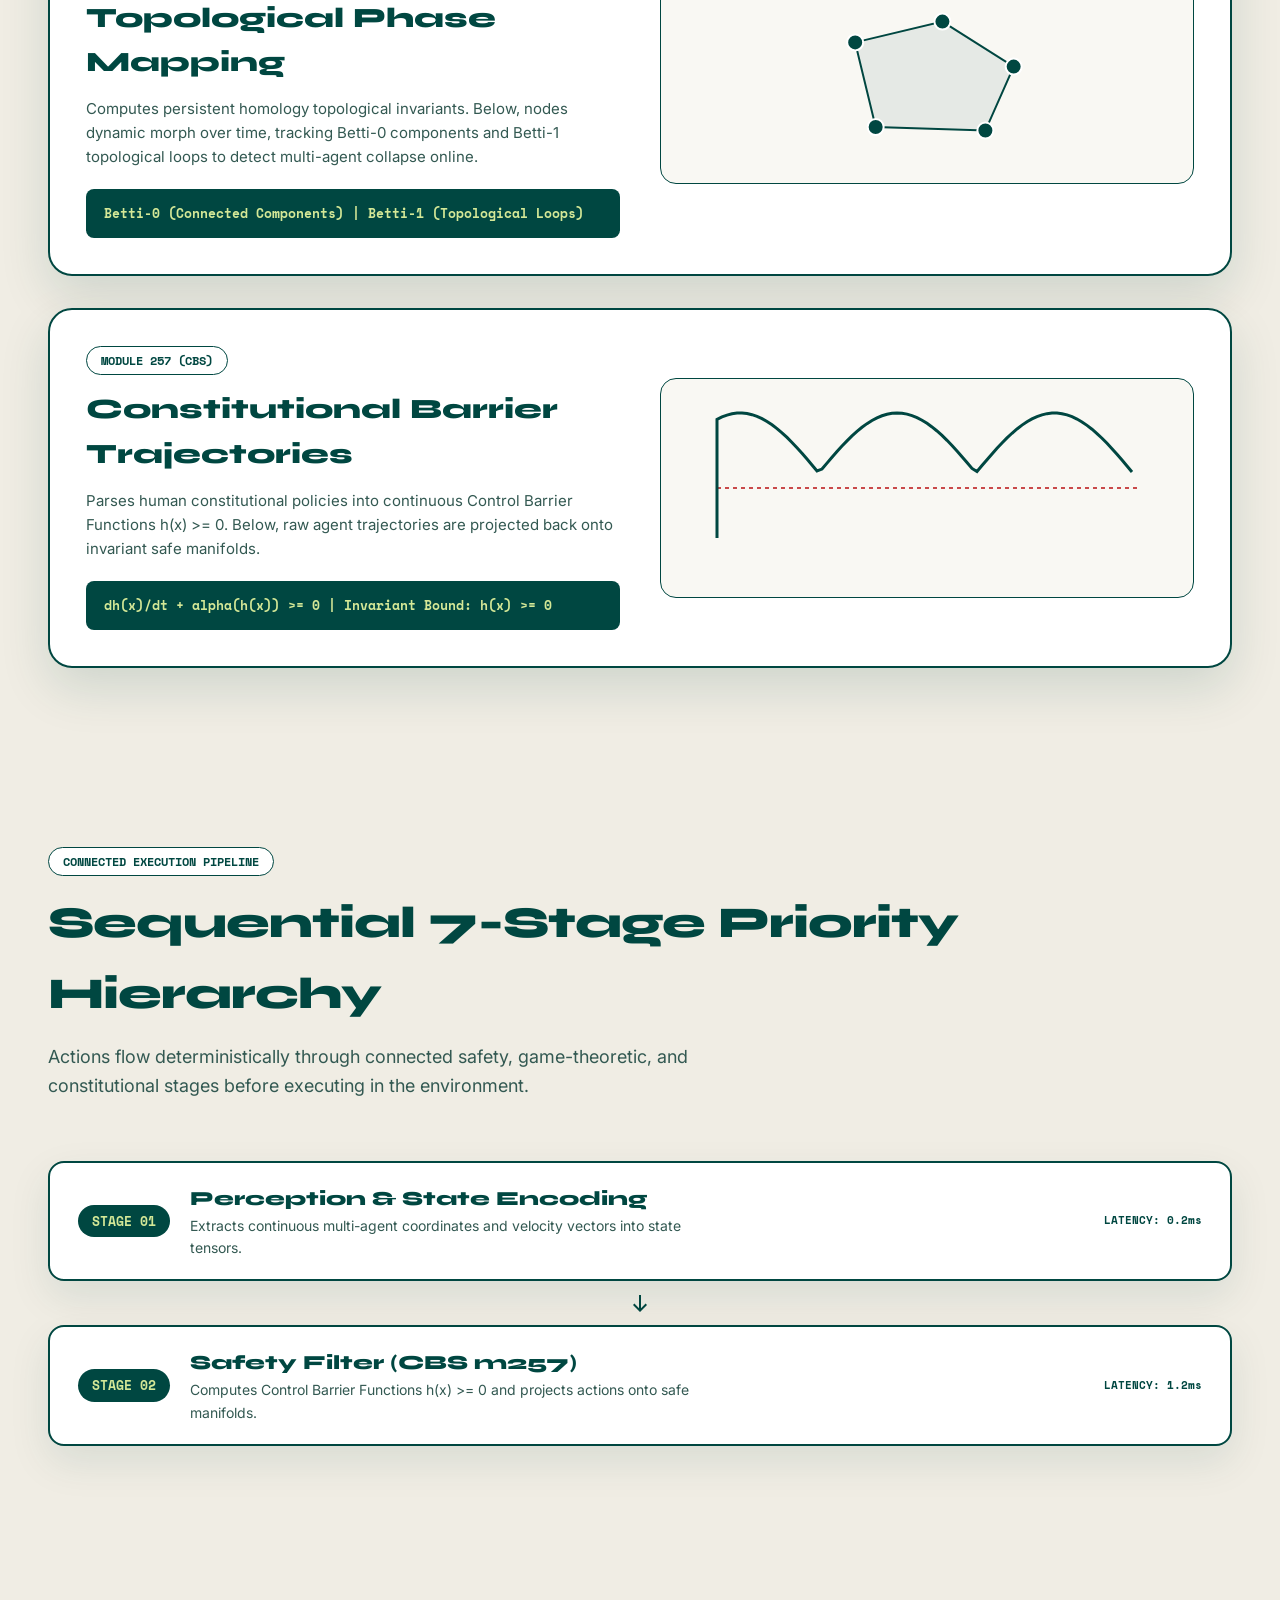
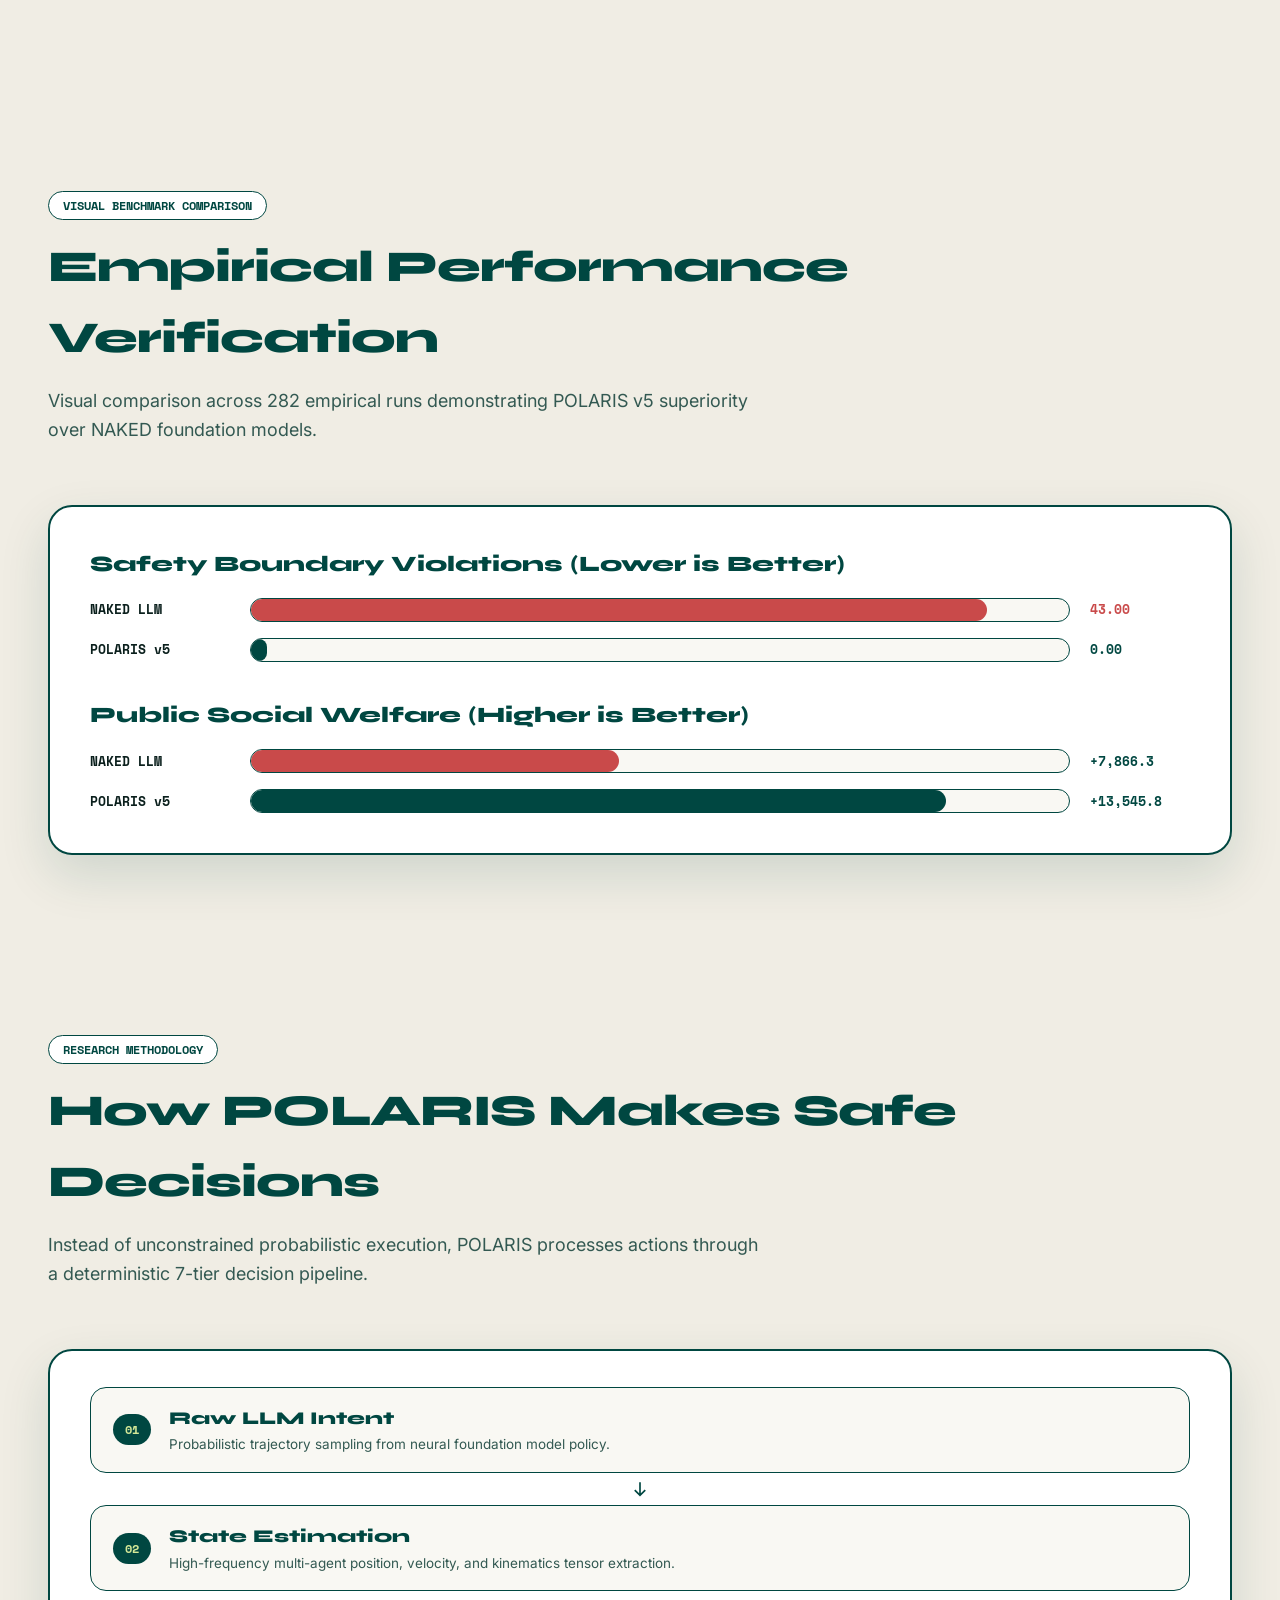
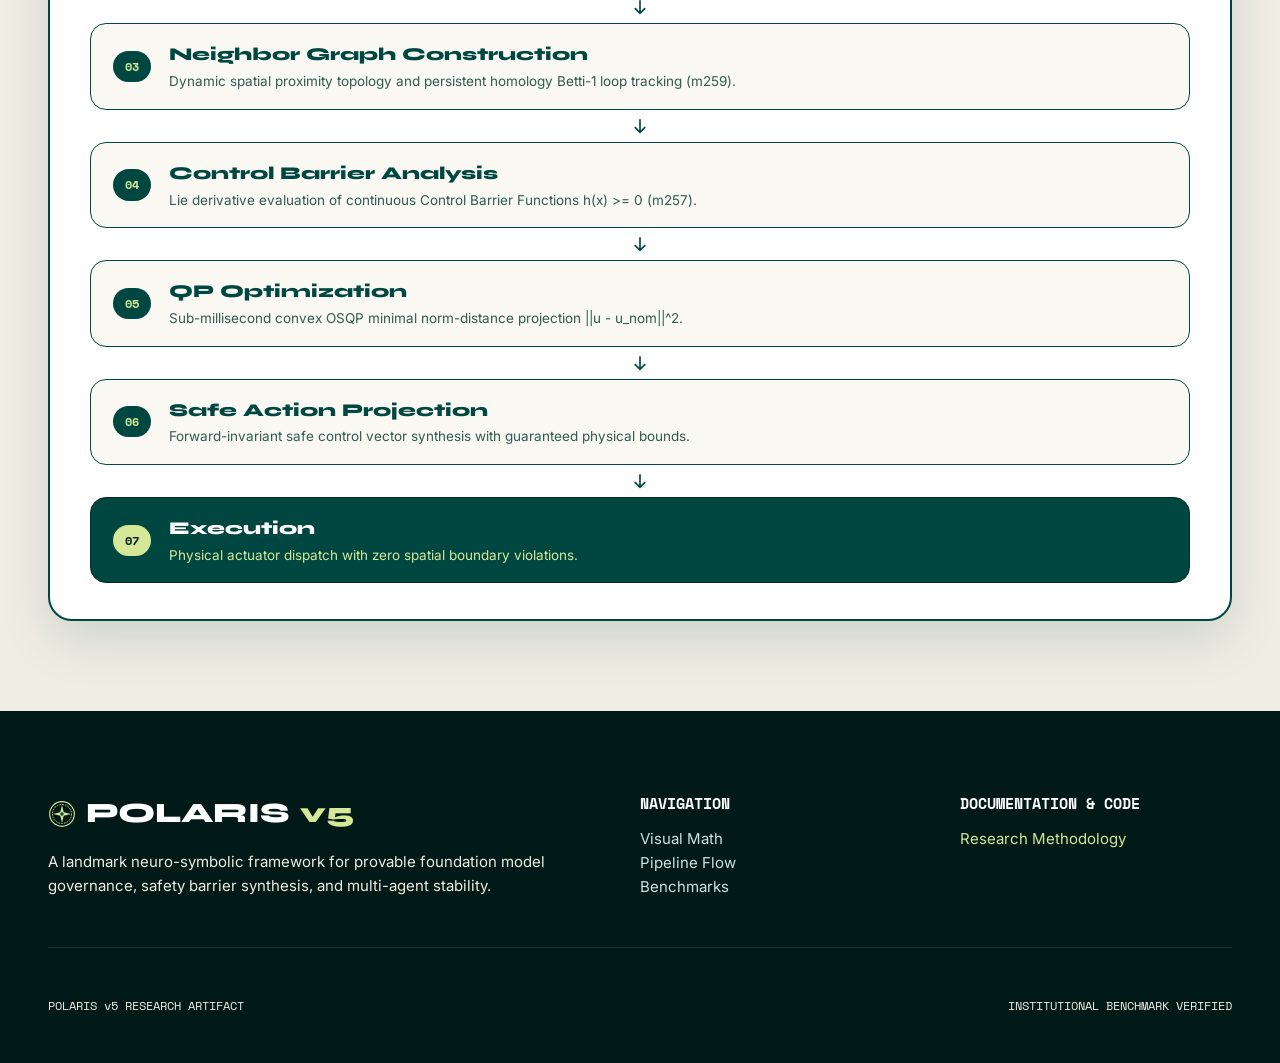
==== commit 68b348d1: "Implement custom requestAnimationFrame smooth scroll engine with easeOutCubic transition" ====
--- a/index.html
+++ b/index.html
@@ -30,7 +30,7 @@
     <!-- FULL BLEED MONOLITH HERO (CYPRUS GREEN HEADER) -->
     <header class="hero-monolith" id="hero">
         <div class="hero-nav">
-            <a href="javascript:void(0)" data-scroll="hero" class="hero-brand" style="display: flex; align-items: center; gap: 10px;">
+            <a href="#hero" class="hero-brand" style="display: flex; align-items: center; gap: 10px;">
                 <svg width="28" height="28" viewBox="0 0 100 100" fill="none" xmlns="http://www.w3.org/2000/svg">
                     <circle cx="50" cy="50" r="44" fill="none" stroke="#d4e897" stroke-width="4"/>
                     <circle cx="50" cy="50" r="34" fill="none" stroke="#d4e897" stroke-width="3" stroke-dasharray="6,4"/>
@@ -41,11 +41,11 @@
             </a>
 
             <nav class="hero-nav-links">
-                <a href="javascript:void(0)" data-scroll="visual-math" class="hero-nav-link">VISUAL MATH</a>
-                <a href="javascript:void(0)" data-scroll="pipeline-flow" class="hero-nav-link">PIPELINE FLOW</a>
-                <a href="javascript:void(0)" data-scroll="benchmarks" class="hero-nav-link">BENCHMARKS</a>
-                <a href="javascript:void(0)" data-scroll="methodology" class="hero-nav-link">METHODOLOGY</a>
-                <a href="javascript:void(0)" data-scroll="methodology" class="hero-nav-cta">RESEARCH METHODOLOGY</a>
+                <a href="#visual-math" class="hero-nav-link">VISUAL MATH</a>
+                <a href="#pipeline-flow" class="hero-nav-link">PIPELINE FLOW</a>
+                <a href="#benchmarks" class="hero-nav-link">BENCHMARKS</a>
+                <a href="#methodology" class="hero-nav-link">METHODOLOGY</a>
+                <a href="#methodology" class="hero-nav-cta">RESEARCH METHODOLOGY</a>
             </nav>
         </div>
 
@@ -66,11 +66,11 @@
                 </p>
 
                 <div class="hero-btn-row reveal-hero-btns">
-                    <a href="javascript:void(0)" data-scroll="visual-math" class="btn-hero-main">
+                    <a href="#visual-math" class="btn-hero-main">
                         EXPLORE FRAMEWORK
                         <svg class="icon-svg" viewBox="0 0 24 24"><path d="M5 12h14M12 5l7 7-7 7"/></svg>
                     </a>
-                    <a href="javascript:void(0)" data-scroll="benchmarks" class="btn-hero-sub">
+                    <a href="#benchmarks" class="btn-hero-sub">
                         VIEW BENCHMARKS
                     </a>
                 </div>
@@ -363,13 +363,13 @@
             </div>
             <div>
                 <div style="font-weight: 700; color: #ffffff; margin-bottom: 12px; font-family: var(--font-mono);">NAVIGATION</div>
-                <p><a href="javascript:void(0)" data-scroll="visual-math" style="color: #cce5e1; text-decoration: none;">Visual Math</a></p>
-                <p><a href="javascript:void(0)" data-scroll="pipeline-flow" style="color: #cce5e1; text-decoration: none;">Pipeline Flow</a></p>
-                <p><a href="javascript:void(0)" data-scroll="benchmarks" style="color: #cce5e1; text-decoration: none;">Benchmarks</a></p>
+                <p><a href="#visual-math" style="color: #cce5e1; text-decoration: none;">Visual Math</a></p>
+                <p><a href="#pipeline-flow" style="color: #cce5e1; text-decoration: none;">Pipeline Flow</a></p>
+                <p><a href="#benchmarks" style="color: #cce5e1; text-decoration: none;">Benchmarks</a></p>
             </div>
             <div>
                 <div style="font-weight: 700; color: #ffffff; margin-bottom: 12px; font-family: var(--font-mono);">DOCUMENTATION & CODE</div>
-                <p><a href="javascript:void(0)" data-scroll="methodology" style="color: var(--accent-lime); text-decoration: none;">Research Methodology</a></p>
+                <p><a href="#methodology" style="color: var(--accent-lime); text-decoration: none;">Research Methodology</a></p>
             </div>
         </div>
 
--- a/style.css
+++ b/style.css
@@ -37,6 +37,10 @@
     --radius-pill: 9999px;
 }
 
+html {
+    scroll-behavior: smooth;
+}
+
 * {
     box-sizing: border-box;
     margin: 0;
@@ -714,11 +718,7 @@
     vertical-align: middle;
 }
 
-/* ==========================================================================
-   SELECTIVE SCIENTIFIC SCROLL ANIMATIONS (ANIMATE INFORMATION, NOT DECORATION)
-   ========================================================================== */
-
-/* 1. HERO SECTION ENTRY STAGGER */
+/* SELECTIVE SCIENTIFIC SCROLL ANIMATIONS */
 .reveal-hero-head {
     opacity: 0;
     transform: translateY(20px);
@@ -744,7 +744,6 @@
     }
 }
 
-/* 2. SECTION REVEALS (OPACITY 0->1, Y-OFFSET 20px->0, 450ms, EASE-OUT) */
 .reveal-section {
     opacity: 0;
     transform: translateY(20px);
@@ -757,7 +756,6 @@
     transform: translateY(0);
 }
 
-/* 3. RESEARCH CARD STAGGER */
 .reveal-stagger-item {
     opacity: 0;
     transform: translateY(20px);
@@ -772,11 +770,6 @@
     opacity: 1; transform: translateY(0); transition-delay: 80ms;
 }
 
-.reveal-stagger-container.is-visible .reveal-stagger-item:nth-child(3) {
-    opacity: 1; transform: translateY(0); transition-delay: 160ms;
-}
-
-/* 4. PIPELINE FLOW STEP-BY-STEP TOP-TO-BOTTOM ANIMATION */
 .pipeline-item {
     opacity: 0;
     transform: translateY(20px);
@@ -794,11 +787,3 @@
 .pipeline-flow-container.is-visible .pipeline-item:nth-child(3) {
     opacity: 1; transform: translateY(0); transition-delay: 160ms;
 }
-
-.pipeline-flow-container.is-visible .pipeline-item:nth-child(4) {
-    opacity: 1; transform: translateY(0); transition-delay: 240ms;
-}
-
-.pipeline-flow-container.is-visible .pipeline-item:nth-child(5) {
-    opacity: 1; transform: translateY(0); transition-delay: 320ms;
-}
